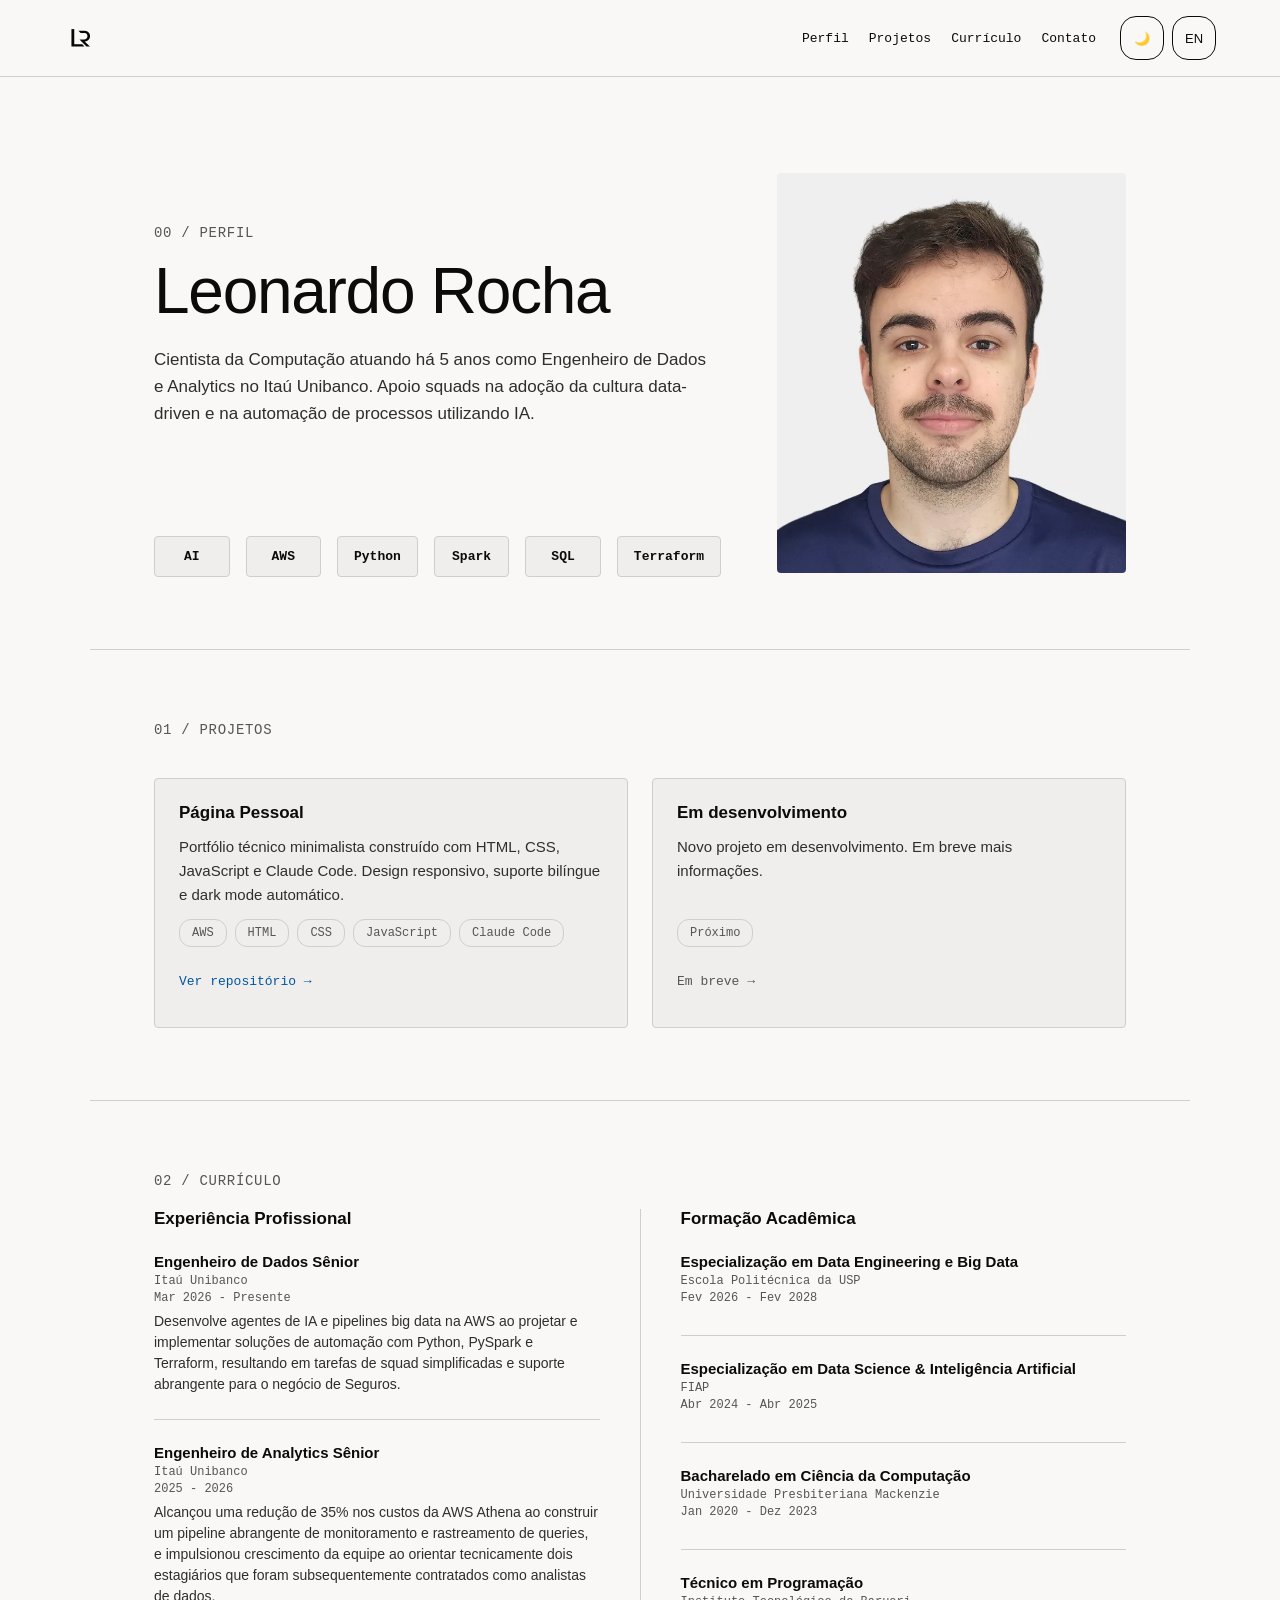
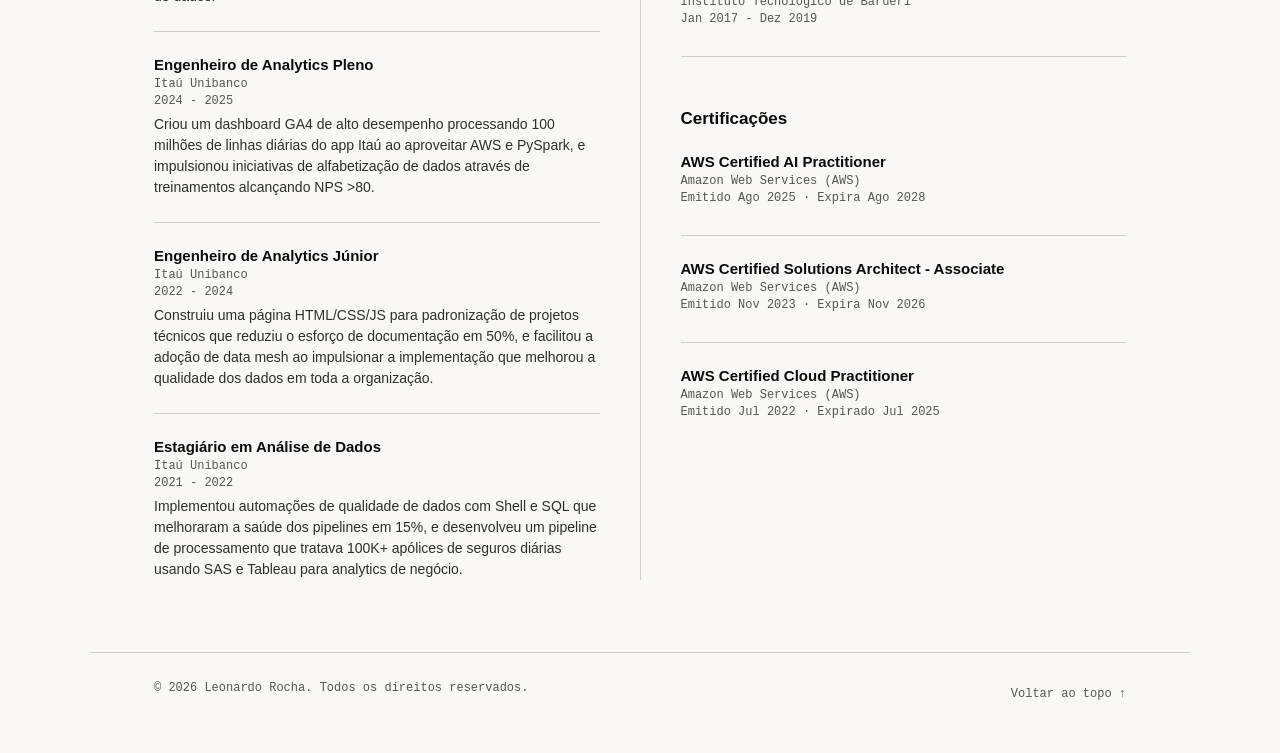
==== index.html @ a8156528 "fix: restructure to root layout, fix broken assets, improve mobile a11y Flattens src/ into the repo " ====
<!DOCTYPE html>
<html lang="pt-BR">
<head>
    <meta charset="UTF-8">
    <meta name="viewport" content="width=device-width, initial-scale=1.0, viewport-fit=cover">
    <meta name="description" content="Leonardo Rocha - Data Engineer & AI Products. Cientista da Computação atuando como Engenheiro de Dados e Analytics no Itaú Unibanco.">
    <meta name="keywords" content="Data Engineer, IA, Machine Learning, Automação, Python, SQL, Cloud, AWS, Analytics">
    <meta property="og:title" content="Leonardo Rocha - Data Engineer & AI Products">
    <meta property="og:description" content="Engenheiro de Dados e Analytics IA especializado em arquitetura de dados escalável.">
    <meta property="og:type" content="website">
    <meta property="og:url" content="https://leonardorocha.dev">
    <meta property="og:image" content="https://leonardorocha.dev/assets/me.png">
    <meta property="og:image:width" content="642">
    <meta property="og:image:height" content="680">
    <meta name="twitter:card" content="summary">
    <meta name="twitter:title" content="Leonardo Rocha - Data Engineer & AI Products">
    <meta name="twitter:description" content="Engenheiro de Dados e Analytics IA especializado em arquitetura de dados escalável.">
    <meta name="twitter:image" content="https://leonardorocha.dev/assets/me.png">
    <link rel="canonical" href="https://leonardorocha.dev/">
    <title>Leonardo Rocha</title>
    <link rel="icon" type="image/png" href="assets/favicon.png">
    <link rel="apple-touch-icon" href="assets/apple-touch-icon.png">
    <meta name="theme-color" id="themeColorMeta" content="oklch(98% 0.003 90)">
    <link rel="stylesheet" href="styles/main.css">
</head>
<body>
    <!-- HEADER -->
    <header>
        <div class="navbar-brand">
            <img src="assets/logo.png" alt="Leonardo Rocha Logo" class="navbar-logo" width="256" height="256">
        </div>
        <div class="header-controls">
            <button class="menu-toggle" id="menuToggle" aria-label="Toggle navigation menu" aria-expanded="false" aria-controls="navMenu">
                <span></span>
                <span></span>
                <span></span>
            </button>
        </div>
        <nav id="navMenu">
            <a href="#perfil" data-i18n="nav.perfil">Perfil</a>
            <a href="#projetos" data-i18n="nav.projetos">Projetos</a>
            <a href="#curriculum" data-i18n="nav.curriculum">Currículo</a>
            <a href="https://www.linkedin.com/in/leonardosantosrocha/" target="_blank" rel="noopener noreferrer" data-i18n="nav.contato">Contato</a>
            <div class="nav-controls">
                <button class="theme-toggle" id="themeToggle" title="Toggle dark mode" aria-label="Toggle dark mode" aria-pressed="false">🌙</button>
                <button class="lang-toggle" id="langToggle" aria-label="Change language">PT</button>
            </div>
        </nav>
    </header>

    <!-- HERO SECTION -->
    <section id="perfil" class="hero">
        <div class="hero-content">
            <h2 class="section-label" data-i18n="sections.sectionPerfil">00 / Perfil</h2>
            <h1>Leonardo Rocha</h1>
            <p class="hero-bio" data-i18n="hero.bio">Cientista da Computação atuando há 5 anos como Engenheiro de Dados e Analytics no Itaú Unibanco. Apoio times multidisciplinares na adoção da cultura data-driven e na automação de processos utilizando IA.</p>
        </div>
        <div class="hero-image-container">
            <picture>
                <source srcset="assets/me.webp" type="image/webp">
                <img src="assets/me.png" alt="Leonardo Rocha - Engenheiro de Dados" class="hero-image" width="642" height="680">
            </picture>
        </div>
        <!-- Skills Cards -->
        <div class="skills-grid">
            <div class="skill-badge">AI</div>
            <div class="skill-badge">AWS</div>
            <div class="skill-badge">Python</div>
            <div class="skill-badge">Spark</div>
            <div class="skill-badge">SQL</div>
            <div class="skill-badge">Terraform</div>
        </div>
    </section>

    <!-- PROJECTS SECTION -->
    <section id="projetos" class="projects-section">
        <div class="projects-header">
            <h2 class="section-label" data-i18n="sections.sectionProjetos">01 / Projetos</h2>
        </div>
        <div class="projects-grid">
            <div class="project-card">
                <h3 class="project-title" data-i18n="projects.project1Title">Página Pessoal</h3>
                <p class="project-desc" data-i18n="projects.project1Desc">Portfólio técnico minimalista construído com HTML, CSS, JavaScript e Claude Code. Design responsivo, suporte bilíngue e dark mode automático.</p>
                <div class="project-tags">
                    <div class="tag">AWS</div>
                    <div class="tag">HTML</div>
                    <div class="tag">CSS</div>
                    <div class="tag">JavaScript</div>
                    <div class="tag">Claude Code</div>
                </div>
                <a href="https://github.com/leonardosantosrocha/claude-my-personal-web-page" target="_blank" rel="noopener noreferrer" class="project-link" data-i18n="projects.project1Link">Ver repositório →</a>
            </div>
            <div class="project-card">
                <h3 class="project-title" data-i18n="projects.project2Title">Em desenvolvimento</h3>
                <p class="project-desc" data-i18n="projects.project2Desc">Novo projeto em desenvolvimento. Em breve mais informações.</p>
                <div class="project-tags">
                    <div class="tag">Próximo</div>
                </div>
                <span class="project-link is-disabled" aria-disabled="true" data-i18n="projects.project2Link">Em breve →</span>
            </div>
        </div>
    </section>

    <!-- CURRICULUM SECTION -->
    <section id="curriculum" class="curriculum-section">
        <h2 class="section-label" data-i18n="sections.sectionCurriculum">02 / Currículo</h2>
        <div class="curriculum-container">
            <!-- Professional Experience -->
            <div class="curriculum-column">
                <h3 data-i18n="curriculum.experienceTitle">Experiência Profissional</h3>
                <div class="curriculum-item">
                    <div class="curriculum-position" data-i18n="curriculum.job1Position">Data Engineer & AI</div>
                    <div class="curriculum-company" data-i18n="curriculum.job1Company">Itaú Unibanco</div>
                    <div class="curriculum-period" data-i18n="curriculum.job1Period">Mar 2026 - Present</div>
                    <div class="curriculum-description" data-i18n="curriculum.job1Desc">Building AI agents to optimize workflows for analysts, scientists and data engineers. Stack: AWS, Claude, Devin.</div>
                </div>
                <div class="curriculum-item">
                    <div class="curriculum-position" data-i18n="curriculum.job2Position">Senior Analytics Engineer</div>
                    <div class="curriculum-company" data-i18n="curriculum.job2Company">Itaú Unibanco</div>
                    <div class="curriculum-period" data-i18n="curriculum.job2Period">2025 - 2026</div>
                    <div class="curriculum-description" data-i18n="curriculum.job2Desc">Developed pipeline to capture AWS Athena queries. Built dashboard to monitor and optimize cost-intensive processes (30%+ reduction) and drive data culture adoption. Stack: Python, Athena, Glue, S3, Quicksight.</div>
                </div>
                <div class="curriculum-item">
                    <div class="curriculum-position" data-i18n="curriculum.job3Position">Mid Level Analytics Engineer</div>
                    <div class="curriculum-company" data-i18n="curriculum.job3Company">Itaú Unibanco</div>
                    <div class="curriculum-period" data-i18n="curriculum.job3Period">2024 - 2025</div>
                    <div class="curriculum-description" data-i18n="curriculum.job3Desc">Built navigation metrics report for app usability monitoring. Enabled product and UX teams to make data-driven decisions on customer journeys. Stack: Python, SparkSQL, Glue, S3, Quicksight.</div>
                </div>
                <div class="curriculum-item">
                    <div class="curriculum-position" data-i18n="curriculum.job4Position">Junior Analytics Engineer</div>
                    <div class="curriculum-company" data-i18n="curriculum.job4Company">Itaú Unibanco</div>
                    <div class="curriculum-period" data-i18n="curriculum.job4Period">2022 - 2024</div>
                    <div class="curriculum-description" data-i18n="curriculum.job4Desc">Built internal web page for technical project documentation. Reduced documentation effort by 70% and achieved 95%+ process coverage. Stack: HTML, CSS, JavaScript, S3, CloudFront.</div>
                </div>
                <div class="curriculum-item">
                    <div class="curriculum-position" data-i18n="curriculum.job5Position">Data Analyst Intern</div>
                    <div class="curriculum-company" data-i18n="curriculum.job5Company">Itaú Unibanco</div>
                    <div class="curriculum-period" data-i18n="curriculum.job5Period">2021 - 2022</div>
                    <div class="curriculum-description" data-i18n="curriculum.job5Desc">Developed data pipeline processing 100K+ insurance policies daily. Enabled business analysts to track contract lifecycle and identify retention opportunities. Stack: SAS, SQL, Tableau.</div>
                </div>
            </div>

            <!-- Divider -->
            <div class="curriculum-divider"></div>

            <!-- Education -->
            <div class="curriculum-column">
                <h3 data-i18n="curriculum.educationTitle">Formação Acadêmica</h3>
                <div class="curriculum-item">
                    <div class="curriculum-position" data-i18n="curriculum.edu1Position">Especialização em Data Engineering e Big Data</div>
                    <div class="curriculum-company" data-i18n="curriculum.edu1Company">Escola Politécnica da USP</div>
                    <div class="curriculum-period" data-i18n="curriculum.edu1Period">Fev 2026 - Fev 2028</div>
                </div>
                <div class="curriculum-item">
                    <div class="curriculum-position" data-i18n="curriculum.edu2Position">Especialização em Data Science & Inteligência Artificial</div>
                    <div class="curriculum-company" data-i18n="curriculum.edu2Company">FIAP</div>
                    <div class="curriculum-period" data-i18n="curriculum.edu2Period">Abr 2024 - Abr 2025</div>
                </div>
                <div class="curriculum-item">
                    <div class="curriculum-position" data-i18n="curriculum.edu3Position">Bacharelado em Ciência da Computação</div>
                    <div class="curriculum-company" data-i18n="curriculum.edu3Company">Universidade Presbiteriana Mackenzie</div>
                    <div class="curriculum-period" data-i18n="curriculum.edu3Period">Jan 2020 - Dez 2023</div>
                </div>
                <div class="curriculum-item">
                    <div class="curriculum-position" data-i18n="curriculum.edu4Position">Técnico em Programação</div>
                    <div class="curriculum-company" data-i18n="curriculum.edu4Company">Instituto Tecnológico de Barueri</div>
                    <div class="curriculum-period" data-i18n="curriculum.edu4Period">Jan 2017 - Dez 2019</div>
                </div>

                <!-- Certifications -->
                <h3 class="certifications-title" data-i18n="curriculum.certificationsTitle">Certificações</h3>
                <div class="curriculum-item">
                    <div class="curriculum-position" data-i18n="curriculum.cert1Position">AWS Certified AI Practitioner</div>
                    <div class="curriculum-company" data-i18n="curriculum.cert1Company">Amazon Web Services (AWS)</div>
                    <div class="curriculum-period" data-i18n="curriculum.cert1Period">Issued Aug 2025 · Expires Aug 2028</div>
                </div>
                <div class="curriculum-item">
                    <div class="curriculum-position" data-i18n="curriculum.cert2Position">AWS Certified Solutions Architect - Associate</div>
                    <div class="curriculum-company" data-i18n="curriculum.cert2Company">Amazon Web Services (AWS)</div>
                    <div class="curriculum-period" data-i18n="curriculum.cert2Period">Issued Nov 2023 · Expires Nov 2026</div>
                </div>
                <div class="curriculum-item">
                    <div class="curriculum-position" data-i18n="curriculum.cert3Position">AWS Certified Cloud Practitioner</div>
                    <div class="curriculum-company" data-i18n="curriculum.cert3Company">Amazon Web Services (AWS)</div>
                    <div class="curriculum-period" data-i18n="curriculum.cert3Period">Issued Jul 2022 · Expired Jul 2025</div>
                </div>
            </div>
        </div>
    </section>

    <!-- FOOTER -->
    <footer>
        <div data-i18n="footer.copy">© 2026 Leonardo Rocha. Todos os direitos reservados.</div>
        <a href="#perfil" data-i18n="footer.topLink">Voltar ao topo ↑</a>
    </footer>

    <script src="scripts/main.js" defer></script>
</body>
</html>
---- styles/main.css ----
/* ============================================
   GLOBAL STYLES & VARIABLES
   ============================================ */

* {
    margin: 0;
    padding: 0;
    box-sizing: border-box;
}

html {
    scroll-behavior: smooth;
}

:root {
    --bg-primary: oklch(98% 0.003 90);
    --bg-secondary: oklch(95% 0.003 90);
    --text-primary: oklch(15% 0.005 90);
    --text-secondary: oklch(30% 0.005 90);
    --text-tertiary: oklch(45% 0.005 90);
    --accent: oklch(45% 0.14 250);
    --border: oklch(85% 0.005 90);
    --mono-font: ui-monospace, 'SFMono-Regular', 'Menlo', monospace;
    --sans-font: -apple-system, BlinkMacSystemFont, 'Segoe UI', Roboto, Oxygen, Ubuntu, sans-serif;
    --transition-base: 300ms ease;
    --shadow-accent-tint: color-mix(in srgb, var(--accent) 10%, transparent);
    --fs-heading-sm: clamp(15px, 3vw, 18px);
}

html.dark-mode {
    --bg-primary: oklch(18% 0.005 90);
    --bg-secondary: oklch(22% 0.005 90);
    --text-primary: oklch(95% 0.003 90);
    --text-secondary: oklch(80% 0.003 90);
    --text-tertiary: oklch(65% 0.005 90);
    --accent: oklch(65% 0.14 250);
    --border: oklch(30% 0.005 90);
}

::selection {
    background: var(--accent);
    color: var(--bg-primary);
}

body {
    font-family: var(--sans-font);
    background: var(--bg-primary);
    color: var(--text-primary);
    min-height: 100vh;
    transition: background-color var(--transition-base), color var(--transition-base);
    overflow-x: hidden;
}

/* ============================================
   MOBILE-FIRST: HEADER / NAVIGATION
   ============================================ */

header {
    position: sticky;
    top: 0;
    z-index: 20;
    display: grid;
    grid-template-columns: auto 1fr auto;
    grid-template-rows: auto auto;
    align-items: center;
    background: color-mix(in oklch, var(--bg-primary) 95%, transparent);
    backdrop-filter: blur(8px);
    border-bottom: 1px solid var(--border);
    padding-left: env(safe-area-inset-left);
    padding-right: env(safe-area-inset-right);
    transition: background-color var(--transition-base), border-color var(--transition-base);
}

.navbar-brand {
    grid-column: 1;
    grid-row: 1;
    display: flex;
    align-items: center;
    gap: 12px;
    flex-shrink: 0;
    padding: 10px 12px;
}

.navbar-logo {
    height: 24px;
    width: auto;
    display: block;
}

/* Header Controls (hamburger menu trigger) - Mobile */
.header-controls {
    grid-column: 3;
    grid-row: 1;
    display: flex;
    align-items: center;
    gap: 4px;
    padding-right: 8px;
}

/* Hamburger Menu Toggle Button */
.menu-toggle {
    display: flex;
    flex-direction: column;
    gap: 5px;
    background: none;
    border: none;
    cursor: pointer;
    padding: 6px 8px;
    flex-shrink: 0;
    min-width: 44px;
    min-height: 44px;
    align-items: center;
    justify-content: center;
}

.menu-toggle span {
    width: 20px;
    height: 2px;
    background: var(--text-primary);
    border-radius: 1px;
    transition: background-color var(--transition-base), transform var(--transition-base), opacity var(--transition-base);
}

.menu-toggle:hover span {
    background: var(--accent);
}

.menu-toggle[aria-expanded="true"] span:nth-child(1) {
    transform: rotate(45deg) translate(8px, 8px);
}

.menu-toggle[aria-expanded="true"] span:nth-child(2) {
    opacity: 0;
}

.menu-toggle[aria-expanded="true"] span:nth-child(3) {
    transform: rotate(-45deg) translate(7px, -7px);
}

.lang-toggle,
.theme-toggle {
    font-family: inherit;
    background: none;
    border: 1px solid var(--text-primary);
    border-radius: 16px;
    padding: 4px 8px;
    cursor: pointer;
    color: var(--text-primary);
    transition: color var(--transition-base), border-color var(--transition-base);
    flex-shrink: 0;
    min-width: 44px;
    min-height: 44px;
    display: flex;
    align-items: center;
    justify-content: center;
    font-size: 12px;
}

.lang-toggle:hover,
.theme-toggle:hover {
    color: var(--accent);
    border-color: var(--accent);
}

/* Mobile Menu Styles */
nav {
    grid-column: 1 / -1;
    grid-row: 2;
    max-height: 0;
    overflow: hidden;
    transition: max-height var(--transition-base);
    display: flex;
    flex-direction: column;
    background: var(--bg-primary);
    border-top: 1px solid var(--border);
}

nav.active {
    max-height: 400px;
}

nav a {
    color: var(--text-primary);
    text-decoration: none;
    padding: 12px 16px;
    font-family: var(--mono-font);
    font-size: 13px;
    border-bottom: 1px solid var(--border);
    transition: color var(--transition-base), background-color var(--transition-base);
    min-height: 44px;
    display: flex;
    align-items: center;
}

nav a:hover,
nav a:focus {
    color: var(--accent);
    background-color: var(--bg-secondary);
}

nav a:last-of-type {
    border-bottom: none;
}

.nav-controls {
    display: flex;
    align-items: center;
    gap: 8px;
    padding: 12px 16px;
    border-top: 1px solid var(--border);
}

/* ============================================
   MOBILE-FIRST: HERO SECTION
   ============================================ */

.hero {
    max-width: 1100px;
    margin: 0 auto;
    padding: 24px 12px;
    display: grid;
    grid-template-columns: 1fr;
    gap: 20px;
}

.hero-content h1 {
    margin: 0;
    font-weight: 300;
    line-height: 0.95;
    font-size: clamp(28px, 8vw, 64px);
    letter-spacing: -0.02em;
}

.section-label {
    font-family: var(--mono-font);
    font-size: 11px;
    font-weight: 400;
    color: var(--text-tertiary);
    margin-bottom: 12px;
    letter-spacing: 0.05em;
    text-transform: uppercase;
}

.hero-bio {
    font-size: clamp(14px, 3.5vw, 18px);
    line-height: 1.6;
    color: var(--text-secondary);
    margin: 12px 0 0;
}

/* Skills Grid - Mobile First */
.skills-grid {
    display: grid;
    grid-template-columns: repeat(2, 1fr);
    gap: 10px;
}

.hero-image-container {
    display: flex;
    flex-direction: column;
    gap: 12px;
}

.hero-image-container picture {
    display: block;
}

.hero-image {
    width: 100%;
    aspect-ratio: 1 / 1;
    object-fit: cover;
    border-radius: 4px;
}

/* ============================================
   MOBILE-FIRST: SKILL BADGES
   ============================================ */

.skill-badge {
    display: flex;
    align-items: center;
    justify-content: center;
    padding: 10px 12px;
    background: var(--bg-secondary);
    border: 1px solid var(--border);
    border-radius: 4px;
    font-family: var(--mono-font);
    font-size: clamp(11px, 2.5vw, 13px);
    font-weight: 600;
    color: var(--text-primary);
    text-align: center;
    transition: border-color var(--transition-base), box-shadow var(--transition-base), transform var(--transition-base);
    min-height: 36px;
}

.skill-badge:hover {
    border-color: var(--accent);
    box-shadow: 0 8px 16px var(--shadow-accent-tint);
}

@media (hover: none) {
    .skill-badge {
        transform: none;
    }

    .skill-badge:active {
        border-color: var(--accent);
        box-shadow: 0 8px 16px var(--shadow-accent-tint);
    }
}

/* ============================================
   MOBILE-FIRST: PROJECTS SECTION
   ============================================ */

.projects-section {
    max-width: 1100px;
    margin: 0 auto;
    padding: 28px 12px;
    border-top: 1px solid var(--border);
    transition: border-color var(--transition-base);
}

.projects-header {
    margin-bottom: 20px;
}

.projects-grid {
    display: grid;
    grid-template-columns: 1fr;
    gap: 12px;
}

.project-card {
    padding: 14px;
    background: var(--bg-secondary);
    border: 1px solid var(--border);
    border-radius: 4px;
    transition: border-color var(--transition-base), box-shadow var(--transition-base), transform var(--transition-base);
    display: flex;
    flex-direction: column;
    gap: 12px;
}

.project-card:hover {
    border-color: var(--accent);
    box-shadow: 0 12px 24px var(--shadow-accent-tint);
}

@media (hover: none) {
    .project-card:active {
        border-color: var(--accent);
        box-shadow: 0 12px 24px var(--shadow-accent-tint);
    }
}

.project-title {
    font-size: var(--fs-heading-sm);
    font-weight: 600;
    color: var(--text-primary);
}

.project-desc {
    font-size: clamp(13px, 2.5vw, 15px);
    line-height: 1.6;
    color: var(--text-secondary);
    flex-grow: 1;
}

.project-tags {
    display: flex;
    gap: 8px;
    flex-wrap: wrap;
}

.tag {
    font-family: var(--mono-font);
    font-size: clamp(10px, 2vw, 12px);
    color: var(--text-tertiary);
    border: 1px solid var(--border);
    border-radius: 12px;
    padding: 6px 12px;
    background: transparent;
}

.project-link {
    font-family: var(--mono-font);
    font-size: clamp(11px, 2vw, 13px);
    color: var(--accent);
    text-decoration: none;
    transition: color var(--transition-base);
    display: inline-flex;
    align-items: center;
    gap: 8px;
    width: fit-content;
    padding: 8px 0;
    min-height: 44px;
}

.project-link:hover {
    color: var(--text-primary);
}

.project-link.is-disabled {
    color: var(--text-tertiary);
    cursor: default;
}

.project-link.is-disabled:hover {
    color: var(--text-tertiary);
}

/* ============================================
   MOBILE-FIRST: CURRICULUM SECTION
   ============================================ */

.curriculum-section {
    max-width: 1100px;
    margin: 0 auto;
    padding: 28px 12px;
    border-top: 1px solid var(--border);
    transition: border-color var(--transition-base);
}

.curriculum-container {
    display: grid;
    grid-template-columns: 1fr;
    gap: 20px;
    align-items: stretch;
}

.curriculum-divider {
    display: none;
    background: var(--border);
    width: 1px;
    height: 100%;
    min-height: 600px;
    transition: background-color var(--transition-base);
}

.curriculum-column {
    display: flex;
    flex-direction: column;
}

.curriculum-column h3 {
    font-size: var(--fs-heading-sm);
    font-weight: 600;
    margin-bottom: 16px;
    color: var(--text-primary);
}

.certifications-title {
    margin-top: 20px;
    margin-bottom: 16px;
    font-size: var(--fs-heading-sm);
    font-weight: 600;
    color: var(--text-primary);
}

.curriculum-item {
    padding-bottom: 14px;
    margin-bottom: 14px;
    border-bottom: 1px solid var(--border);
    transition: border-color var(--transition-base);
}

.curriculum-item:last-child {
    border-bottom: none;
    padding-bottom: 0;
    margin-bottom: 0;
}

.curriculum-position {
    font-size: clamp(13px, 2.5vw, 15px);
    font-weight: 600;
    color: var(--text-primary);
    margin-bottom: 4px;
}

.curriculum-company {
    font-family: var(--mono-font);
    font-size: clamp(10px, 2vw, 12px);
    color: var(--text-tertiary);
    margin-bottom: 3px;
}

.curriculum-period {
    font-family: var(--mono-font);
    font-size: clamp(10px, 2vw, 12px);
    color: var(--text-tertiary);
    margin-bottom: 6px;
}

.curriculum-description {
    font-size: clamp(12px, 2.2vw, 14px);
    line-height: 1.5;
    color: var(--text-secondary);
    white-space: pre-line;
}

/* ============================================
   MOBILE-FIRST: FOOTER
   ============================================ */

footer {
    max-width: 1100px;
    margin: 0 auto;
    padding: 16px 12px;
    border-top: 1px solid var(--border);
    display: flex;
    flex-direction: column;
    gap: 12px;
    font-family: var(--mono-font);
    font-size: clamp(10px, 2vw, 12px);
    color: var(--text-tertiary);
    transition: border-color var(--transition-base), color var(--transition-base);
}

footer a {
    color: inherit;
    text-decoration: none;
    transition: color var(--transition-base);
    padding: 6px 0;
    display: inline-block;
    min-height: 44px;
}

footer a:hover {
    color: var(--accent);
}

/* ============================================
   TABLET BREAKPOINT: 768px+
   ============================================ */

@media (min-width: 768px) {
    header {
        display: flex;
        flex-direction: row;
        align-items: center;
        justify-content: space-between;
        padding: 14px 28px;
    }

    .navbar-brand {
        padding: 0;
    }

    .navbar-logo {
        height: 28px;
    }

    .header-controls {
        display: none;
    }

    .lang-toggle,
    .theme-toggle {
        padding: 6px 10px;
        font-size: 13px;
    }

    nav {
        position: static;
        max-height: none;
        border: none;
        flex-direction: row;
        align-items: center;
        gap: 12px;
        background: none;
        border-top: none;
        padding: 0;
        display: flex;
    }

    .nav-controls {
        border-top: none;
        padding: 0;
        gap: 8px;
        margin-left: 4px;
    }

    nav a {
        border: none;
        padding: 6px 8px;
        font-size: clamp(11px, 2vw, 13px);
        color: var(--text-primary);
        min-height: auto;
        display: inline-flex;
    }

    nav a:hover,
    nav a:focus {
        color: var(--accent);
        background: none;
    }

    .hero {
        padding: 56px 28px 44px;
        gap: 32px;
        grid-template-columns: 1.2fr 0.8fr;
        grid-template-rows: auto auto;
    }

    .hero-content {
        grid-column: 1;
        grid-row: 1;
    }

    .skills-grid {
        grid-template-columns: repeat(3, 1fr);
        grid-column: 1;
        grid-row: 2;
        gap: 12px;
    }

    .hero-image-container {
        grid-column: 2;
        grid-row: 1 / span 2;
    }

    .section-label {
        font-size: 13px;
        margin-bottom: 16px;
    }

    .hero-bio {
        font-size: 15px;
        margin-top: 16px;
    }

    .hero-image {
        max-height: 320px;
    }

    .projects-section {
        padding: 56px 28px;
    }

    .projects-grid {
        grid-template-columns: 1fr;
        gap: 16px;
    }

    .project-card {
        padding: 18px;
    }

    .curriculum-section {
        padding: 56px 28px;
    }

    .curriculum-container {
        grid-template-columns: 1fr 1px 1fr;
        gap: 32px;
    }

    .curriculum-divider {
        display: block;
    }

    .curriculum-item {
        padding-bottom: 18px;
        margin-bottom: 18px;
    }

    footer {
        padding: 20px 28px;
    }
}

/* ============================================
   DESKTOP BREAKPOINT: 1024px+
   ============================================ */

@media (min-width: 1024px) {
    header {
        padding: 16px 64px;
    }

    .navbar-logo {
        height: 32px;
    }

    nav {
        gap: 20px;
    }

    nav a {
        padding: 0;
        font-size: 13px;
        min-height: auto;
    }

    .hero {
        grid-template-columns: 1.3fr 0.8fr;
        gap: 56px;
        align-items: end;
        padding: 96px 64px 72px;
    }

    .hero-content h1 {
        font-size: clamp(36px, 5vw, 64px);
    }

    .section-label {
        font-size: 14px;
        margin-bottom: 20px;
    }

    .hero-bio {
        font-size: 17px;
        max-width: 560px;
        margin-top: 24px;
    }

    .skills-grid {
        grid-template-columns: repeat(6, 1fr);
        gap: 16px;
    }

    .skill-badge {
        padding: 12px 16px;
        font-size: 13px;
    }

    .skill-badge:hover {
        transform: translateY(-2px);
    }

    .hero-image {
        max-height: 400px;
    }

    .projects-section {
        padding: 72px 64px;
    }

    .projects-header {
        margin-bottom: 40px;
    }

    .projects-grid {
        grid-template-columns: repeat(2, 1fr);
        gap: 24px;
    }

    .project-card {
        padding: 24px;
    }

    .project-card:hover {
        transform: translateY(-4px);
    }

    .project-title {
        font-size: 17px;
    }

    .project-desc {
        font-size: 15px;
    }

    .curriculum-section {
        padding: 72px 64px;
    }

    .curriculum-container {
        gap: 40px;
    }

    .curriculum-column h3 {
        font-size: 17px;
        margin-bottom: 24px;
    }

    .certifications-title {
        margin-top: 28px;
        margin-bottom: 24px;
        font-size: 17px;
    }

    .curriculum-item {
        padding-bottom: 24px;
        margin-bottom: 24px;
    }

    .curriculum-position {
        font-size: 15px;
    }

    .curriculum-company {
        font-size: 12px;
    }

    .curriculum-period {
        font-size: 12px;
    }

    .curriculum-description {
        font-size: 14px;
    }

    footer {
        flex-direction: row;
        justify-content: space-between;
        padding: 28px 64px;
        font-size: 12px;
    }
}

/* ============================================
   ACCESSIBILITY & MOTION
   ============================================ */

@media (prefers-reduced-motion: reduce) {
    html {
        scroll-behavior: auto;
    }

    * {
        animation: none !important;
        transition: none !important;
    }
}

@media (prefers-color-scheme: dark) {
    html:not(.dark-mode) {
        color-scheme: light;
    }
}
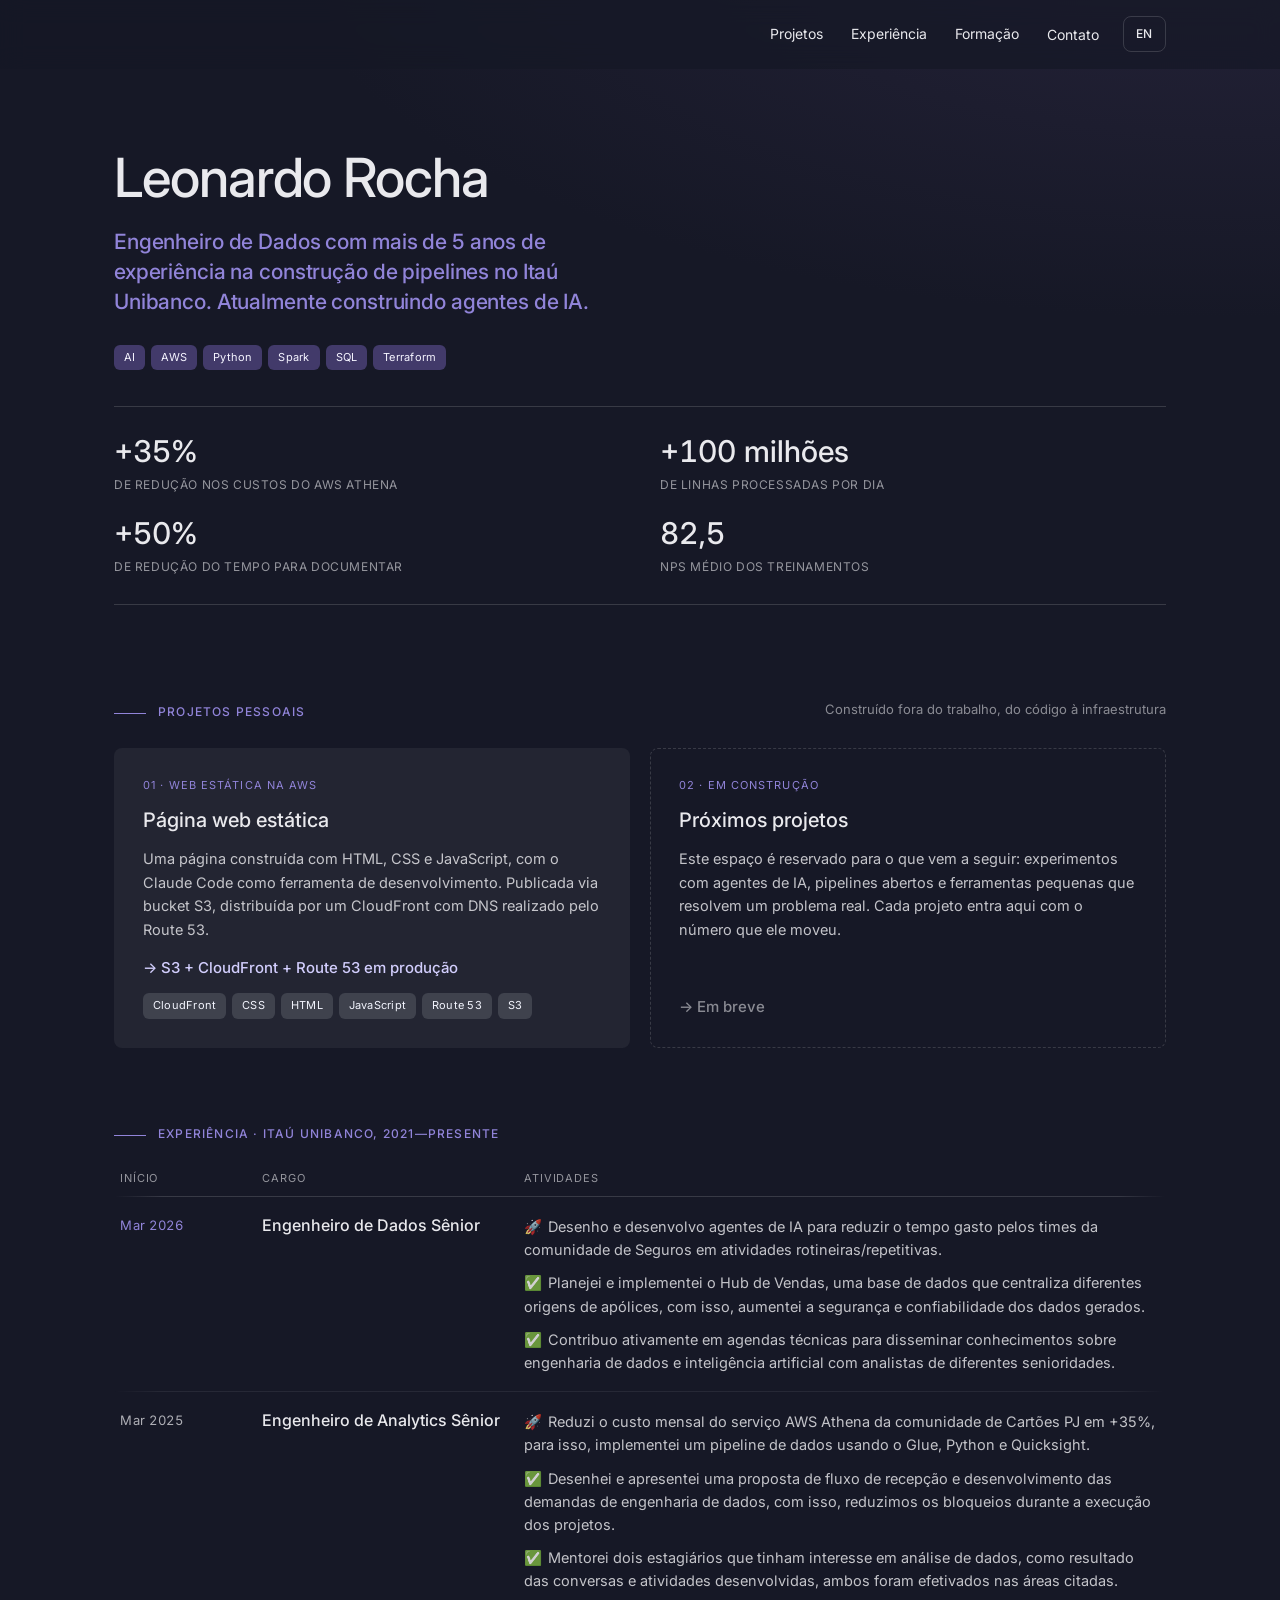
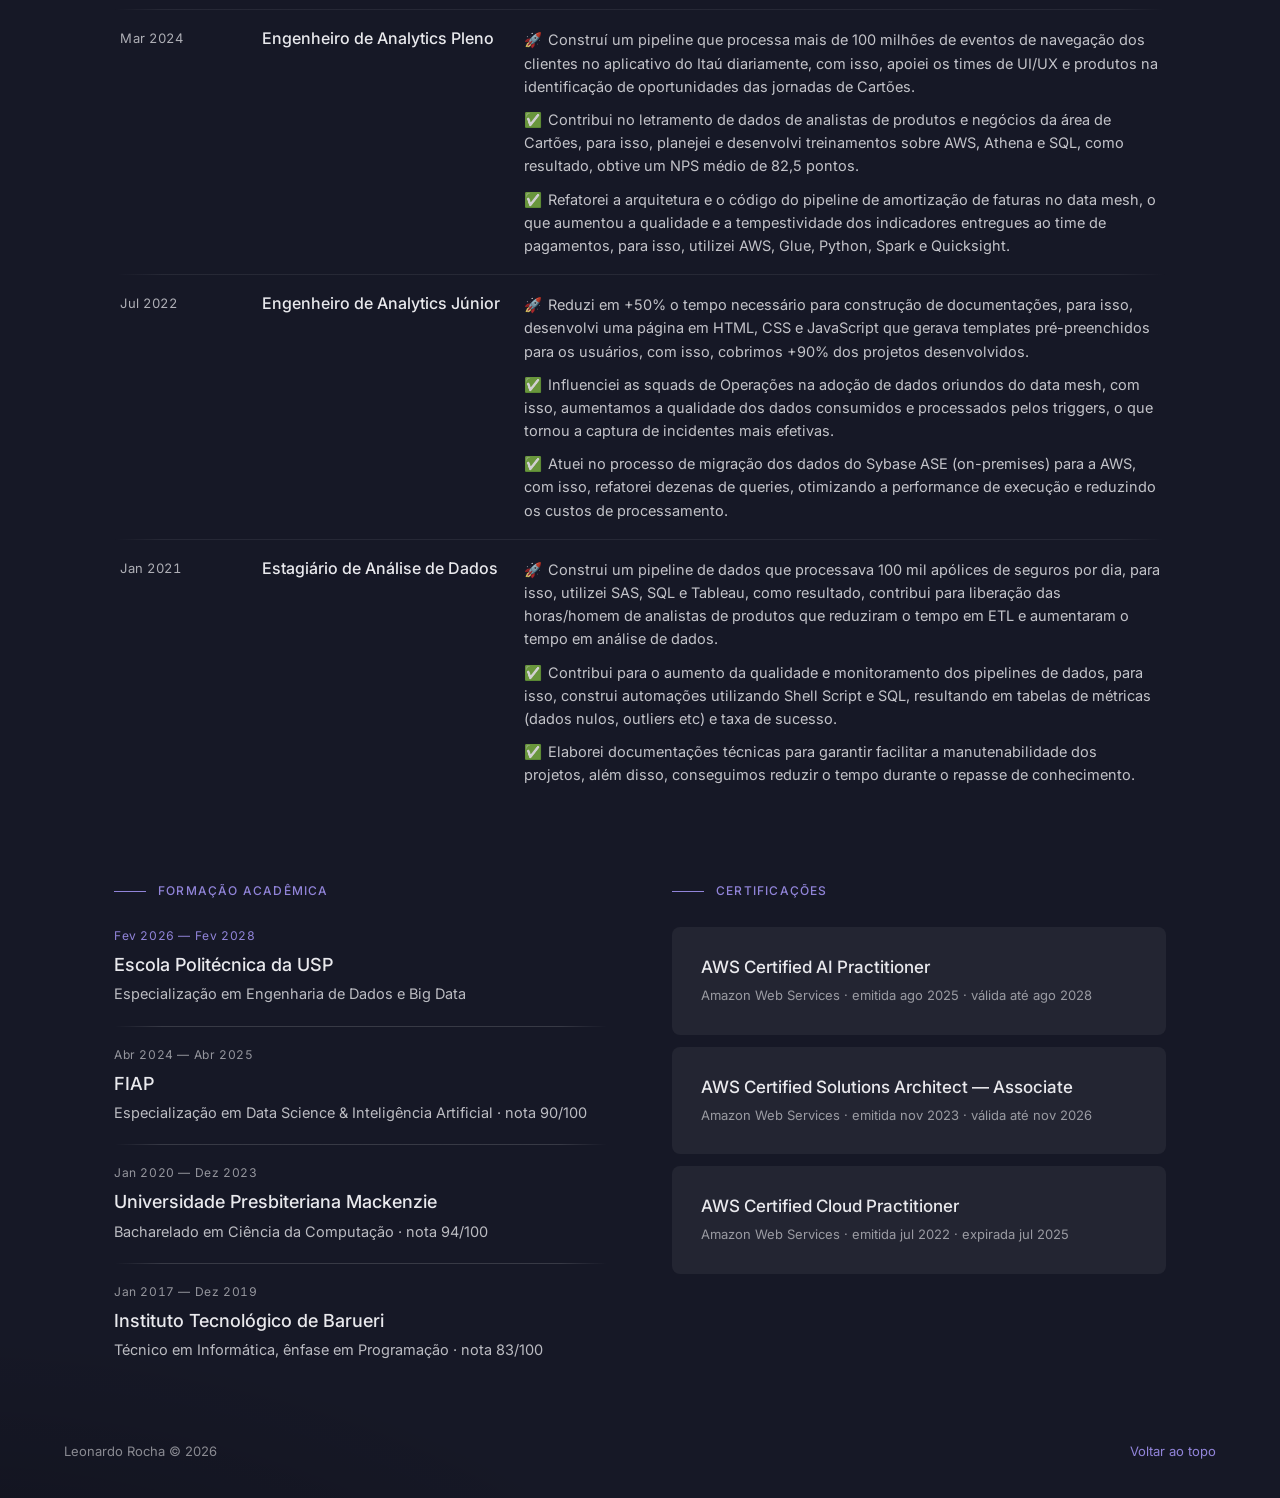
==== commit 1be75493: "refactor: rework hero section, header contact and content - Hero: two-column layout replaced with a " ====
--- a/index.html
+++ b/index.html
@@ -1,199 +1,427 @@
 <!DOCTYPE html>
-<html lang="pt-BR">
+<html lang="pt-BR" data-lang="pt">
 <head>
     <meta charset="UTF-8">
     <meta name="viewport" content="width=device-width, initial-scale=1.0, viewport-fit=cover">
-    <meta name="description" content="Leonardo Rocha - Data Engineer & AI Products. Cientista da Computação atuando como Engenheiro de Dados e Analytics no Itaú Unibanco.">
-    <meta name="keywords" content="Data Engineer, IA, Machine Learning, Automação, Python, SQL, Cloud, AWS, Analytics">
-    <meta property="og:title" content="Leonardo Rocha - Data Engineer & AI Products">
-    <meta property="og:description" content="Engenheiro de Dados e Analytics IA especializado em arquitetura de dados escalável.">
+
+    <title>Leonardo Rocha</title>
+    <meta name="description" content="Engenheiro de Dados com mais de 5 anos de experiência na construção de pipelines no Itaú Unibanco. Atualmente construindo agentes de IA na AWS.">
+    <meta name="keywords" content="Engenheiro de Dados, Data Engineer, Agentes de IA, AWS, Python, PySpark, SQL, Terraform, FinOps, Athena, Glue">
+    <meta name="author" content="Leonardo Rocha">
+
+    <link rel="canonical" href="https://leonardorocha.dev/">
     <meta property="og:type" content="website">
-    <meta property="og:url" content="https://leonardorocha.dev">
-    <meta property="og:image" content="https://leonardorocha.dev/assets/me.png">
-    <meta property="og:image:width" content="642">
-    <meta property="og:image:height" content="680">
+    <meta property="og:url" content="https://leonardorocha.dev/">
+    <meta property="og:title" content="Leonardo Rocha — Engenheiro de Dados">
+    <meta property="og:description" content="Engenheiro de Dados com mais de 5 anos de experiência na construção de pipelines no Itaú Unibanco. Atualmente construindo agentes de IA na AWS.">
+    <meta property="og:locale" content="pt_BR">
+    <meta property="og:locale:alternate" content="en_US">
     <meta name="twitter:card" content="summary">
-    <meta name="twitter:title" content="Leonardo Rocha - Data Engineer & AI Products">
-    <meta name="twitter:description" content="Engenheiro de Dados e Analytics IA especializado em arquitetura de dados escalável.">
-    <meta name="twitter:image" content="https://leonardorocha.dev/assets/me.png">
-    <link rel="canonical" href="https://leonardorocha.dev/">
-    <title>Leonardo Rocha</title>
+    <meta name="twitter:title" content="Leonardo Rocha — Engenheiro de Dados">
+    <meta name="twitter:description" content="Engenheiro de Dados com mais de 5 anos de experiência na construção de pipelines no Itaú Unibanco. Atualmente construindo agentes de IA na AWS.">
+
     <link rel="icon" type="image/png" href="assets/favicon.png">
     <link rel="apple-touch-icon" href="assets/apple-touch-icon.png">
-    <meta name="theme-color" id="themeColorMeta" content="oklch(98% 0.003 90)">
+    <meta name="theme-color" content="#161826">
+    <meta name="color-scheme" content="dark">
+
+    <link rel="preconnect" href="https://fonts.googleapis.com">
+    <link rel="preconnect" href="https://fonts.gstatic.com" crossorigin>
+    <link rel="stylesheet" href="https://fonts.googleapis.com/css2?family=Inter:wght@400;500;600&display=swap">
     <link rel="stylesheet" href="styles/main.css">
 </head>
-<body>
-    <!-- HEADER -->
-    <header>
-        <div class="navbar-brand">
-            <img src="assets/logo.png" alt="Leonardo Rocha Logo" class="navbar-logo" width="256" height="256">
-        </div>
-        <div class="header-controls">
-            <button class="menu-toggle" id="menuToggle" aria-label="Toggle navigation menu" aria-expanded="false" aria-controls="navMenu">
-                <span></span>
-                <span></span>
-                <span></span>
+<body id="topo">
+
+<a class="skip-link" href="#conteudo"><span data-l="pt">Pular para o conteúdo</span><span data-l="en" lang="en">Skip to content</span></a>
+
+<!-- ══════════════════════════════════════ HEADER ══════════════════════════════════════ -->
+<header class="site-header" id="site-header">
+    <div class="site-header__inner">
+        <a class="brand" href="#topo" aria-label="Leonardo Rocha"></a>
+
+        <nav class="site-nav" id="site-nav" aria-label="Principal">
+            <ul class="site-nav__list">
+                <li><a href="#projetos"><span data-l="pt">Projetos</span><span data-l="en" lang="en">Projects</span></a></li>
+                <li><a href="#experiencia"><span data-l="pt">Experiência</span><span data-l="en" lang="en">Experience</span></a></li>
+                <li><a href="#formacao"><span data-l="pt">Formação</span><span data-l="en" lang="en">Education</span></a></li>
+                <li class="site-nav__item site-nav__item--contact">
+                    <button type="button" class="site-nav__link-btn" id="contact-toggle" aria-expanded="false" aria-haspopup="true" aria-controls="contact-dropdown">
+                        <span data-l="pt">Contato</span><span data-l="en" lang="en">Contact</span>
+                    </button>
+                    <div class="contact-dropdown" id="contact-dropdown" hidden>
+                        <a class="contact-dropdown__link" href="mailto:leonardo.rocha.2018@outlook.com" data-mailto>
+                            <span data-l="pt">Enviar e-mail</span><span data-l="en" lang="en">Send an email</span>
+                        </a>
+                        <a class="contact-dropdown__link" href="https://www.linkedin.com/in/leonardosantosrocha/" target="_blank" rel="noopener noreferrer">LinkedIn</a>
+                        <a class="contact-dropdown__link" href="https://github.com/leonardosantosrocha" target="_blank" rel="noopener noreferrer">GitHub</a>
+                    </div>
+                </li>
+            </ul>
+        </nav>
+
+        <div class="site-header__actions">
+            <button type="button" class="btn btn-secondary btn-lang" id="lang-toggle" aria-label="Mudar para inglês">
+                <span data-l="pt">EN</span><span data-l="en" lang="en">PT</span>
             </button>
-        </div>
-        <nav id="navMenu">
-            <a href="#perfil" data-i18n="nav.perfil">Perfil</a>
-            <a href="#projetos" data-i18n="nav.projetos">Projetos</a>
-            <a href="#curriculum" data-i18n="nav.curriculum">Currículo</a>
-            <a href="https://www.linkedin.com/in/leonardosantosrocha/" target="_blank" rel="noopener noreferrer" data-i18n="nav.contato">Contato</a>
-            <div class="nav-controls">
-                <button class="theme-toggle" id="themeToggle" title="Toggle dark mode" aria-label="Toggle dark mode" aria-pressed="false">🌙</button>
-                <button class="lang-toggle" id="langToggle" aria-label="Change language">PT</button>
-            </div>
-        </nav>
-    </header>
-
-    <!-- HERO SECTION -->
-    <section id="perfil" class="hero">
-        <div class="hero-content">
-            <h2 class="section-label" data-i18n="sections.sectionPerfil">00 / Perfil</h2>
-            <h1>Leonardo Rocha</h1>
-            <p class="hero-bio" data-i18n="hero.bio">Cientista da Computação atuando há 5 anos como Engenheiro de Dados e Analytics no Itaú Unibanco. Apoio times multidisciplinares na adoção da cultura data-driven e na automação de processos utilizando IA.</p>
-        </div>
-        <div class="hero-image-container">
-            <picture>
-                <source srcset="assets/me.webp" type="image/webp">
-                <img src="assets/me.png" alt="Leonardo Rocha - Engenheiro de Dados" class="hero-image" width="642" height="680">
-            </picture>
-        </div>
-        <!-- Skills Cards -->
-        <div class="skills-grid">
-            <div class="skill-badge">AI</div>
-            <div class="skill-badge">AWS</div>
-            <div class="skill-badge">Python</div>
-            <div class="skill-badge">Spark</div>
-            <div class="skill-badge">SQL</div>
-            <div class="skill-badge">Terraform</div>
-        </div>
+            <button type="button" class="nav-toggle" id="nav-toggle" aria-expanded="false" aria-controls="site-nav" aria-label="Abrir menu">
+                <span class="nav-toggle__bar"></span>
+                <span class="nav-toggle__bar"></span>
+                <span class="nav-toggle__bar"></span>
+            </button>
+        </div>
+    </div>
+</header>
+
+<main id="conteudo">
+
+    <!-- ══════════════════════════════════════ HERO ══════════════════════════════════════ -->
+    <section class="hero section" aria-labelledby="hero-title">
+        <div class="hero__intro" data-reveal>
+            <h1 id="hero-title" class="hero__name">Leonardo Rocha</h1>
+            <p class="hero__lead">
+                <span data-l="pt">Engenheiro de Dados com mais de 5 anos de experiência na construção de pipelines no Itaú Unibanco. Atualmente construindo agentes de IA.</span>
+                <span data-l="en" lang="en">Data engineer with more than 5 years building pipelines at Itaú Unibanco. Currently building AI agents.</span>
+            </p>
+        </div>
+
+        <ul class="hero__tags tag-list" data-reveal>
+            <li class="tag tag-accent">AI</li>
+            <li class="tag tag-accent">AWS</li>
+            <li class="tag tag-accent">Python</li>
+            <li class="tag tag-accent">Spark</li>
+            <li class="tag tag-accent">SQL</li>
+            <li class="tag tag-accent">Terraform</li>
+        </ul>
+
+        <dl class="hero__stats" data-reveal>
+            <div class="stat">
+                <dt class="stat__value">+35%</dt>
+                <dd class="stat__label">
+                    <span data-l="pt">de redução nos custos do AWS Athena</span>
+                    <span data-l="en" lang="en">reduction in AWS Athena cost</span>
+                </dd>
+            </div>
+            <div class="stat">
+                <dt class="stat__value"><span data-l="pt">+100 milhões</span><span data-l="en" lang="en">+100 millions</span></dt>
+                <dd class="stat__label">
+                    <span data-l="pt">de linhas processadas por dia</span>
+                    <span data-l="en" lang="en">rows processed per day</span>
+                </dd>
+            </div>
+            <div class="stat">
+                <dt class="stat__value">+50%</dt>
+                <dd class="stat__label">
+                    <span data-l="pt">de redução do tempo para documentar</span>
+                    <span data-l="en" lang="en">reduction in time to document</span>
+                </dd>
+            </div>
+            <div class="stat">
+                <dt class="stat__value"><span data-l="pt">82,5</span><span data-l="en" lang="en">82.5</span></dt>
+                <dd class="stat__label">
+                    <span data-l="pt">NPS médio dos treinamentos</span>
+                    <span data-l="en" lang="en">average NPS of the training I delivered</span>
+                </dd
+            </div>
+        </dl>
     </section>
 
-    <!-- PROJECTS SECTION -->
-    <section id="projetos" class="projects-section">
-        <div class="projects-header">
-            <h2 class="section-label" data-i18n="sections.sectionProjetos">01 / Projetos</h2>
-        </div>
-        <div class="projects-grid">
-            <div class="project-card">
-                <h3 class="project-title" data-i18n="projects.project1Title">Página Pessoal</h3>
-                <p class="project-desc" data-i18n="projects.project1Desc">Portfólio técnico minimalista construído com HTML, CSS, JavaScript e Claude Code. Design responsivo, suporte bilíngue e dark mode automático.</p>
-                <div class="project-tags">
-                    <div class="tag">AWS</div>
-                    <div class="tag">HTML</div>
-                    <div class="tag">CSS</div>
-                    <div class="tag">JavaScript</div>
-                    <div class="tag">Claude Code</div>
-                </div>
-                <a href="https://github.com/leonardosantosrocha/claude-my-personal-web-page" target="_blank" rel="noopener noreferrer" class="project-link" data-i18n="projects.project1Link">Ver repositório →</a>
-            </div>
-            <div class="project-card">
-                <h3 class="project-title" data-i18n="projects.project2Title">Em desenvolvimento</h3>
-                <p class="project-desc" data-i18n="projects.project2Desc">Novo projeto em desenvolvimento. Em breve mais informações.</p>
-                <div class="project-tags">
-                    <div class="tag">Próximo</div>
-                </div>
-                <span class="project-link is-disabled" aria-disabled="true" data-i18n="projects.project2Link">Em breve →</span>
-            </div>
+    <!-- ══════════════════════════════════ PROJETOS ══════════════════════════════════ -->
+    <section class="section" id="projetos" aria-labelledby="projetos-title">
+        <div class="section__head">
+            <h2 class="kicker" id="projetos-title">
+                <span class="kicker__rule" aria-hidden="true"></span>
+                <span data-l="pt">Projetos pessoais</span><span data-l="en" lang="en">Personal projects</span>
+            </h2>
+            <p class="section__note">
+                <span data-l="pt">Construído fora do trabalho, do código à infraestrutura</span>
+                <span data-l="en" lang="en">Built outside work, from code to infrastructure</span>
+            </p>
+        </div>
+
+        <div class="grid-2" data-reveal>
+            <article class="card">
+                <p class="card-kicker">01 · <span data-l="pt">Web estática na AWS</span><span data-l="en" lang="en">Static web on AWS</span></p>
+                <h3 class="card-title">
+                    <span data-l="pt">Página web estática</span>
+                    <span data-l="en" lang="en">Static web page</span>
+                </h3>
+                <p class="card-body">
+                    <span data-l="pt">Uma página construída com HTML, CSS e JavaScript, com o Claude Code como ferramenta de desenvolvimento. Publicada via bucket S3, distribuída por um CloudFront com DNS realizado pelo Route 53.</span>
+                    <span data-l="en" lang="en">A page built with HTML, CSS and JavaScript, using Claude Code as the development tool. Published via an S3 bucket, distributed through CloudFront, with DNS handled by Route 53.</span>
+                </p>
+                <p class="card-result">
+                    <span data-l="pt">→ S3 + CloudFront + Route 53 em produção</span>
+                    <span data-l="en" lang="en">→ S3 + CloudFront + Route 53 in production</span>
+                </p>
+                <ul class="tag-list">
+                    <li class="tag tag-neutral">CloudFront</li>
+                    <li class="tag tag-neutral">CSS</li>
+                    <li class="tag tag-neutral">HTML</li>
+                    <li class="tag tag-neutral">JavaScript</li>
+                    <li class="tag tag-neutral">Route 53</li>
+                    <li class="tag tag-neutral">S3</li>
+                </ul>
+            </article>
+
+            <article class="card card--outline">
+                <p class="card-kicker">02 · <span data-l="pt">Em construção</span><span data-l="en" lang="en">In the works</span></p>
+                <h3 class="card-title">
+                    <span data-l="pt">Próximos projetos</span><span data-l="en" lang="en">Next projects</span>
+                </h3>
+                <p class="card-body">
+                    <span data-l="pt">Este espaço é reservado para o que vem a seguir: experimentos com agentes de IA, pipelines abertos e ferramentas pequenas que resolvem um problema real. Cada projeto entra aqui com o número que ele moveu.</span>
+                    <span data-l="en" lang="en">This space is reserved for what comes next: AI-agent experiments, open pipelines and small tools that solve a real problem. Each project lands here with the number it moved.</span>
+                </p>
+                <p class="card-result card-result--muted">
+                    <span data-l="pt">→ Em breve</span><span data-l="en" lang="en">→ Soon</span>
+                </p>
+            </article>
         </div>
     </section>
 
-    <!-- CURRICULUM SECTION -->
-    <section id="curriculum" class="curriculum-section">
-        <h2 class="section-label" data-i18n="sections.sectionCurriculum">02 / Currículo</h2>
-        <div class="curriculum-container">
-            <!-- Professional Experience -->
-            <div class="curriculum-column">
-                <h3 data-i18n="curriculum.experienceTitle">Experiência Profissional</h3>
-                <div class="curriculum-item">
-                    <div class="curriculum-position" data-i18n="curriculum.job1Position">Data Engineer & AI</div>
-                    <div class="curriculum-company" data-i18n="curriculum.job1Company">Itaú Unibanco</div>
-                    <div class="curriculum-period" data-i18n="curriculum.job1Period">Mar 2026 - Present</div>
-                    <div class="curriculum-description" data-i18n="curriculum.job1Desc">Building AI agents to optimize workflows for analysts, scientists and data engineers. Stack: AWS, Claude, Devin.</div>
-                </div>
-                <div class="curriculum-item">
-                    <div class="curriculum-position" data-i18n="curriculum.job2Position">Senior Analytics Engineer</div>
-                    <div class="curriculum-company" data-i18n="curriculum.job2Company">Itaú Unibanco</div>
-                    <div class="curriculum-period" data-i18n="curriculum.job2Period">2025 - 2026</div>
-                    <div class="curriculum-description" data-i18n="curriculum.job2Desc">Developed pipeline to capture AWS Athena queries. Built dashboard to monitor and optimize cost-intensive processes (30%+ reduction) and drive data culture adoption. Stack: Python, Athena, Glue, S3, Quicksight.</div>
-                </div>
-                <div class="curriculum-item">
-                    <div class="curriculum-position" data-i18n="curriculum.job3Position">Mid Level Analytics Engineer</div>
-                    <div class="curriculum-company" data-i18n="curriculum.job3Company">Itaú Unibanco</div>
-                    <div class="curriculum-period" data-i18n="curriculum.job3Period">2024 - 2025</div>
-                    <div class="curriculum-description" data-i18n="curriculum.job3Desc">Built navigation metrics report for app usability monitoring. Enabled product and UX teams to make data-driven decisions on customer journeys. Stack: Python, SparkSQL, Glue, S3, Quicksight.</div>
-                </div>
-                <div class="curriculum-item">
-                    <div class="curriculum-position" data-i18n="curriculum.job4Position">Junior Analytics Engineer</div>
-                    <div class="curriculum-company" data-i18n="curriculum.job4Company">Itaú Unibanco</div>
-                    <div class="curriculum-period" data-i18n="curriculum.job4Period">2022 - 2024</div>
-                    <div class="curriculum-description" data-i18n="curriculum.job4Desc">Built internal web page for technical project documentation. Reduced documentation effort by 70% and achieved 95%+ process coverage. Stack: HTML, CSS, JavaScript, S3, CloudFront.</div>
-                </div>
-                <div class="curriculum-item">
-                    <div class="curriculum-position" data-i18n="curriculum.job5Position">Data Analyst Intern</div>
-                    <div class="curriculum-company" data-i18n="curriculum.job5Company">Itaú Unibanco</div>
-                    <div class="curriculum-period" data-i18n="curriculum.job5Period">2021 - 2022</div>
-                    <div class="curriculum-description" data-i18n="curriculum.job5Desc">Developed data pipeline processing 100K+ insurance policies daily. Enabled business analysts to track contract lifecycle and identify retention opportunities. Stack: SAS, SQL, Tableau.</div>
-                </div>
-            </div>
-
-            <!-- Divider -->
-            <div class="curriculum-divider"></div>
-
-            <!-- Education -->
-            <div class="curriculum-column">
-                <h3 data-i18n="curriculum.educationTitle">Formação Acadêmica</h3>
-                <div class="curriculum-item">
-                    <div class="curriculum-position" data-i18n="curriculum.edu1Position">Especialização em Data Engineering e Big Data</div>
-                    <div class="curriculum-company" data-i18n="curriculum.edu1Company">Escola Politécnica da USP</div>
-                    <div class="curriculum-period" data-i18n="curriculum.edu1Period">Fev 2026 - Fev 2028</div>
-                </div>
-                <div class="curriculum-item">
-                    <div class="curriculum-position" data-i18n="curriculum.edu2Position">Especialização em Data Science & Inteligência Artificial</div>
-                    <div class="curriculum-company" data-i18n="curriculum.edu2Company">FIAP</div>
-                    <div class="curriculum-period" data-i18n="curriculum.edu2Period">Abr 2024 - Abr 2025</div>
-                </div>
-                <div class="curriculum-item">
-                    <div class="curriculum-position" data-i18n="curriculum.edu3Position">Bacharelado em Ciência da Computação</div>
-                    <div class="curriculum-company" data-i18n="curriculum.edu3Company">Universidade Presbiteriana Mackenzie</div>
-                    <div class="curriculum-period" data-i18n="curriculum.edu3Period">Jan 2020 - Dez 2023</div>
-                </div>
-                <div class="curriculum-item">
-                    <div class="curriculum-position" data-i18n="curriculum.edu4Position">Técnico em Programação</div>
-                    <div class="curriculum-company" data-i18n="curriculum.edu4Company">Instituto Tecnológico de Barueri</div>
-                    <div class="curriculum-period" data-i18n="curriculum.edu4Period">Jan 2017 - Dez 2019</div>
-                </div>
-
-                <!-- Certifications -->
-                <h3 class="certifications-title" data-i18n="curriculum.certificationsTitle">Certificações</h3>
-                <div class="curriculum-item">
-                    <div class="curriculum-position" data-i18n="curriculum.cert1Position">AWS Certified AI Practitioner</div>
-                    <div class="curriculum-company" data-i18n="curriculum.cert1Company">Amazon Web Services (AWS)</div>
-                    <div class="curriculum-period" data-i18n="curriculum.cert1Period">Issued Aug 2025 · Expires Aug 2028</div>
-                </div>
-                <div class="curriculum-item">
-                    <div class="curriculum-position" data-i18n="curriculum.cert2Position">AWS Certified Solutions Architect - Associate</div>
-                    <div class="curriculum-company" data-i18n="curriculum.cert2Company">Amazon Web Services (AWS)</div>
-                    <div class="curriculum-period" data-i18n="curriculum.cert2Period">Issued Nov 2023 · Expires Nov 2026</div>
-                </div>
-                <div class="curriculum-item">
-                    <div class="curriculum-position" data-i18n="curriculum.cert3Position">AWS Certified Cloud Practitioner</div>
-                    <div class="curriculum-company" data-i18n="curriculum.cert3Company">Amazon Web Services (AWS)</div>
-                    <div class="curriculum-period" data-i18n="curriculum.cert3Period">Issued Jul 2022 · Expired Jul 2025</div>
-                </div>
-            </div>
+    <!-- ══════════════════════════════════ EXPERIÊNCIA ══════════════════════════════════ -->
+    <section class="section" id="experiencia" aria-labelledby="experiencia-title">
+        <div class="section__head">
+            <h2 class="kicker" id="experiencia-title">
+                <span class="kicker__rule" aria-hidden="true"></span>
+                <span data-l="pt">Experiência · Itaú Unibanco, 2021—presente</span>
+                <span data-l="en" lang="en">Experience · Itaú Unibanco, 2021—present</span>
+            </h2>
+        </div>
+
+        <div class="timeline" data-reveal>
+            <div class="timeline__head" aria-hidden="true">
+                <span><span data-l="pt">Início</span><span data-l="en" lang="en">Start</span></span>
+                <span><span data-l="pt">Cargo</span><span data-l="en" lang="en">Role</span></span>
+                <span><span data-l="pt">Atividades</span><span data-l="en" lang="en">Activities</span></span>
+            </div>
+
+            <ol class="timeline__list">
+                <li class="timeline__row timeline__row--current">
+                    <p class="timeline__date"><time datetime="2026-03">Mar 2026</time></p>
+                    <h3 class="timeline__role">
+                        <span data-l="pt">Engenheiro de Dados Sênior</span>
+                        <span data-l="en" lang="en">Senior Data Engineer</span>
+                    </h3>
+                    <div class="timeline__body">
+                        <p><span class="bullet" aria-hidden="true">🚀</span>
+                            <span data-l="pt">Desenho e desenvolvo agentes de IA para reduzir o tempo gasto pelos times da comunidade de Seguros em atividades rotineiras/repetitivas.</span>
+                            <span data-l="en" lang="en">Designing and developing AI agents to reduce the time spent by the Insurance community's teams on routine/repetitive activities.</span>
+                        </p>
+                        <p><span class="bullet" aria-hidden="true">✅</span>
+                            <span data-l="pt">Planejei e implementei o Hub de Vendas, uma base de dados que centraliza diferentes origens de apólices, com isso, aumentei a segurança e confiabilidade dos dados gerados.</span>
+                            <span data-l="en" lang="en">Planned and implemented the Sales Hub, a database that centralises different policy sources, thereby increasing the security and reliability of the data generated.</span>
+                        </p>
+                        <p><span class="bullet" aria-hidden="true">✅</span>
+                            <span data-l="pt">Contribuo ativamente em agendas técnicas para disseminar conhecimentos sobre engenharia de dados e inteligência artificial com analistas de diferentes senioridades.</span>
+                            <span data-l="en" lang="en">Actively contribute to technical forums to spread knowledge on data engineering and artificial intelligence with analysts of different seniority levels.</span>
+                        </p>
+                    </div>
+                </li>
+
+                <li class="timeline__row">
+                    <p class="timeline__date"><time datetime="2025-03">Mar 2025</time></p>
+                    <h3 class="timeline__role">
+                        <span data-l="pt">Engenheiro de Analytics Sênior</span>
+                        <span data-l="en" lang="en">Senior Analytics Engineer</span>
+                    </h3>
+                    <div class="timeline__body">
+                        <p><span class="bullet" aria-hidden="true">🚀</span>
+                            <span data-l="pt">Reduzi o custo mensal do serviço AWS Athena da comunidade de Cartões PJ em +35%, para isso, implementei um pipeline de dados usando o Glue, Python e Quicksight.</span>
+                            <span data-l="en" lang="en">Cut the Corporate Cards community's monthly AWS Athena cost by +35%, by implementing a data pipeline using Glue, Python and QuickSight.</span>
+                        </p>
+                        <p><span class="bullet" aria-hidden="true">✅</span>
+                            <span data-l="pt">Desenhei e apresentei uma proposta de fluxo de recepção e desenvolvimento das demandas de engenharia de dados, com isso, reduzimos os bloqueios durante a execução dos projetos.</span>
+                            <span data-l="en" lang="en">Designed and presented a proposal for the intake and development flow of data engineering demands, thereby reducing blockers during project execution.</span>
+                        </p>
+                        <p><span class="bullet" aria-hidden="true">✅</span>
+                            <span data-l="pt">Mentorei dois estagiários que tinham interesse em análise de dados, como resultado das conversas e atividades desenvolvidas, ambos foram efetivados nas áreas citadas.</span>
+                            <span data-l="en" lang="en">Mentored two interns interested in data analysis; as a result of our conversations and activities, both were hired full-time in the areas mentioned.</span>
+                        </p>
+                    </div>
+                </li>
+
+                <li class="timeline__row">
+                    <p class="timeline__date"><time datetime="2024-03">Mar 2024</time></p>
+                    <h3 class="timeline__role">
+                        <span data-l="pt">Engenheiro de Analytics Pleno</span>
+                        <span data-l="en" lang="en">Analytics Engineer</span>
+                    </h3>
+                    <div class="timeline__body">
+                        <p><span class="bullet" aria-hidden="true">🚀</span>
+                            <span data-l="pt">Construí um pipeline que processa mais de 100 milhões de eventos de navegação dos clientes no aplicativo do Itaú diariamente, com isso, apoiei os times de UI/UX e produtos na identificação de oportunidades das jornadas de Cartões.</span>
+                            <span data-l="en" lang="en">Built a pipeline that processes more than 100 million customer in-app navigation events for the Itaú app daily, thereby supporting the UI/UX and product teams in identifying opportunities across Cards journeys.</span>
+                        </p>
+                        <p><span class="bullet" aria-hidden="true">✅</span>
+                            <span data-l="pt">Contribui no letramento de dados de analistas de produtos e negócios da área de Cartões, para isso, planejei e desenvolvi treinamentos sobre AWS, Athena e SQL, como resultado, obtive um NPS médio de 82,5 pontos.</span>
+                            <span data-l="en" lang="en">Contributed to data literacy for product and business analysts in the Cards area, by planning and developing training on AWS, Athena and SQL, achieving an average NPS of 82.5 points.</span>
+                        </p>
+                        <p><span class="bullet" aria-hidden="true">✅</span>
+                            <span data-l="pt">Refatorei a arquitetura e o código do pipeline de amortização de faturas no data mesh, o que aumentou a qualidade e a tempestividade dos indicadores entregues ao time de pagamentos, para isso, utilizei AWS, Glue, Python, Spark e Quicksight.</span>
+                            <span data-l="en" lang="en">Refactored the architecture and code of the invoice amortisation pipeline in the data mesh, improving the quality and timeliness of the indicators delivered to the payments team, using AWS, Glue, Python, Spark and QuickSight.</span>
+                        </p>
+                    </div>
+                </li>
+
+                <li class="timeline__row">
+                    <p class="timeline__date"><time datetime="2022-07">Jul 2022</time></p>
+                    <h3 class="timeline__role">
+                        <span data-l="pt">Engenheiro de Analytics Júnior</span>
+                        <span data-l="en" lang="en">Junior Analytics Engineer</span>
+                    </h3>
+                    <div class="timeline__body">
+                        <p><span class="bullet" aria-hidden="true">🚀</span>
+                            <span data-l="pt">Reduzi em +50% o tempo necessário para construção de documentações, para isso, desenvolvi uma página em HTML, CSS e JavaScript que gerava templates pré-preenchidos para os usuários, com isso, cobrimos +90% dos projetos desenvolvidos.</span>
+                            <span data-l="en" lang="en">Cut the time needed to build documentation by +50%, by developing a page in HTML, CSS and JavaScript that generated pre-filled templates for users, covering +90% of the projects developed.</span>
+                        </p>
+                        <p><span class="bullet" aria-hidden="true">✅</span>
+                            <span data-l="pt">Influenciei as squads de Operações na adoção de dados oriundos do data mesh, com isso, aumentamos a qualidade dos dados consumidos e processados pelos triggers, o que tornou a captura de incidentes mais efetivas.</span>
+                            <span data-l="en" lang="en">Influenced Operations squads to adopt data mesh-sourced data, increasing the quality of the data consumed and processed by triggers, which made incident detection more effective.</span>
+                        </p>
+                        <p><span class="bullet" aria-hidden="true">✅</span>
+                            <span data-l="pt">Atuei no processo de migração dos dados do Sybase ASE (on-premises) para a AWS, com isso, refatorei dezenas de queries, otimizando a performance de execução e reduzindo os custos de processamento.</span>
+                            <span data-l="en" lang="en">Worked on migrating data from Sybase ASE (on-premises) to AWS, refactoring dozens of queries to optimise execution performance and reduce processing costs.</span>
+                        </p>
+                    </div>
+                </li>
+
+                <li class="timeline__row">
+                    <p class="timeline__date"><time datetime="2021-01">Jan 2021</time></p>
+                    <h3 class="timeline__role">
+                        <span data-l="pt">Estagiário de Análise de Dados</span>
+                        <span data-l="en" lang="en">Data Analysis Intern</span>
+                    </h3>
+                    <div class="timeline__body">
+                        <p><span class="bullet" aria-hidden="true">🚀</span>
+                            <span data-l="pt">Construi um pipeline de dados que processava 100 mil apólices de seguros por dia, para isso, utilizei SAS, SQL e Tableau, como resultado, contribui para liberação das horas/homem de analistas de produtos que reduziram o tempo em ETL e aumentaram o tempo em análise de dados.</span>
+                            <span data-l="en" lang="en">Built a data pipeline that processed 100,000 insurance policies per day using SAS, SQL and Tableau, freeing up product analysts' hours to spend less time on ETL and more on data analysis.</span>
+                        </p>
+                        <p><span class="bullet" aria-hidden="true">✅</span>
+                            <span data-l="pt">Contribui para o aumento da qualidade e monitoramento dos pipelines de dados, para isso, construi automações utilizando Shell Script e SQL, resultando em tabelas de métricas (dados nulos, outliers etc) e taxa de sucesso.</span>
+                            <span data-l="en" lang="en">Contributed to improving the quality and monitoring of data pipelines by building automations in Shell Script and SQL, resulting in metrics tables (null values, outliers, etc.) and success-rate tracking.</span>
+                        </p>
+                        <p><span class="bullet" aria-hidden="true">✅</span>
+                            <span data-l="pt">Elaborei documentações técnicas para garantir facilitar a manutenabilidade dos projetos, além disso, conseguimos reduzir o tempo durante o repasse de conhecimento.</span>
+                            <span data-l="en" lang="en">Wrote technical documentation to make projects easier to maintain, which also reduced the time spent on knowledge handovers.</span>
+                        </p>
+                    </div>
+                </li>
+            </ol>
         </div>
     </section>
 
-    <!-- FOOTER -->
-    <footer>
-        <div data-i18n="footer.copy">© 2026 Leonardo Rocha. Todos os direitos reservados.</div>
-        <a href="#perfil" data-i18n="footer.topLink">Voltar ao topo ↑</a>
-    </footer>
-
-    <script src="scripts/main.js" defer></script>
+    <!-- ══════════════════════════════ FORMAÇÃO + CERTIFICAÇÕES ══════════════════════════════ -->
+    <section class="section section--split" id="formacao">
+        <div aria-labelledby="formacao-title" role="region">
+            <div class="section__head">
+                <h2 class="kicker" id="formacao-title">
+                    <span class="kicker__rule" aria-hidden="true"></span>
+                    <span data-l="pt">Formação acadêmica</span><span data-l="en" lang="en">Education</span>
+                </h2>
+            </div>
+            <ol class="edu" data-reveal>
+                <li class="edu__item edu__item--current">
+                    <p class="edu__period">Fev 2026 — Fev 2028</p>
+                    <h3 class="edu__school">Escola Politécnica da USP</h3>
+                    <p class="edu__course">
+                        <span data-l="pt">Especialização em Engenharia de Dados e Big Data</span>
+                        <span data-l="en" lang="en">Specialization, Data Engineering and Big Data</span>
+                    </p>
+                </li>
+                <li class="edu__item">
+                    <p class="edu__period">Abr 2024 — Abr 2025</p>
+                    <h3 class="edu__school">FIAP</h3>
+                    <p class="edu__course">
+                        <span data-l="pt">Especialização em Data Science &amp; Inteligência Artificial · nota 90/100</span>
+                        <span data-l="en" lang="en">Specialization, Data Science &amp; Artificial Intelligence · grade 90/100</span>
+                    </p>
+                </li>
+                <li class="edu__item">
+                    <p class="edu__period">Jan 2020 — Dez 2023</p>
+                    <h3 class="edu__school">Universidade Presbiteriana Mackenzie</h3>
+                    <p class="edu__course">
+                        <span data-l="pt">Bacharelado em Ciência da Computação · nota 94/100</span>
+                        <span data-l="en" lang="en">Bachelor's Degree, Computer Science · grade 94/100</span>
+                    </p>
+                </li>
+                <li class="edu__item">
+                    <p class="edu__period">Jan 2017 — Dez 2019</p>
+                    <h3 class="edu__school">Instituto Tecnológico de Barueri</h3>
+                    <p class="edu__course">
+                        <span data-l="pt">Técnico em Informática, ênfase em Programação · nota 83/100</span>
+                        <span data-l="en" lang="en">Computer Technician, Programming · grade 83/100</span>
+                    </p>
+                </li>
+            </ol>
+        </div>
+
+        <div aria-labelledby="certificacoes-title" role="region">
+            <div class="section__head">
+                <h2 class="kicker" id="certificacoes-title">
+                    <span class="kicker__rule" aria-hidden="true"></span>
+                    <span data-l="pt">Certificações</span><span data-l="en" lang="en">Certifications</span>
+                </h2>
+            </div>
+            <ul class="cert" data-reveal>
+                <li class="card card--compact">
+                    <h3 class="card-title card-title--sm">AWS Certified AI Practitioner</h3>
+                    <p class="card-meta">Amazon Web Services ·
+                        <span data-l="pt">emitida ago 2025 · válida até ago 2028</span>
+                        <span data-l="en" lang="en">issued Aug 2025 · valid to Aug 2028</span>
+                    </p>
+                </li>
+                <li class="card card--compact">
+                    <h3 class="card-title card-title--sm">AWS Certified Solutions Architect — Associate</h3>
+                    <p class="card-meta">Amazon Web Services ·
+                        <span data-l="pt">emitida nov 2023 · válida até nov 2026</span>
+                        <span data-l="en" lang="en">issued Nov 2023 · valid to Nov 2026</span>
+                    </p>
+                </li>
+                <li class="card card--compact">
+                    <h3 class="card-title card-title--sm">AWS Certified Cloud Practitioner</h3>
+                    <p class="card-meta">Amazon Web Services ·
+                        <span data-l="pt">emitida jul 2022 · expirada jul 2025</span>
+                        <span data-l="en" lang="en">issued Jul 2022 · expired Jul 2025</span>
+                    </p>
+                </li>
+            </ul>
+        </div>
+    </section>
+
+</main>
+
+<footer class="site-footer">
+    <div class="site-footer__inner">
+        <p class="site-footer__copy">Leonardo Rocha © 2026</p>
+        <a class="site-footer__top" href="#topo">
+            <span data-l="pt">Voltar ao topo</span><span data-l="en" lang="en">Back to top</span>
+        </a>
+    </div>
+</footer>
+
+<script type="application/ld+json">
+{
+  "@context": "https://schema.org",
+  "@type": "Person",
+  "name": "Leonardo Rocha",
+  "url": "https://leonardorocha.dev/",
+  "jobTitle": "Engenheiro de Dados Sênior",
+  "email": "mailto:leonardo.rocha.2018@outlook.com",
+  "worksFor": { "@type": "Organization", "name": "Itaú Unibanco" },
+  "address": { "@type": "PostalAddress", "addressLocality": "São Paulo", "addressCountry": "BR" },
+  "alumniOf": [
+    { "@type": "CollegeOrUniversity", "name": "Escola Politécnica da USP" },
+    { "@type": "CollegeOrUniversity", "name": "FIAP" },
+    { "@type": "CollegeOrUniversity", "name": "Universidade Presbiteriana Mackenzie" }
+  ],
+  "knowsAbout": ["Engenharia de Dados", "Agentes de IA", "AWS", "Python", "PySpark", "SQL", "Terraform", "FinOps"],
+  "sameAs": [
+    "https://www.linkedin.com/in/leonardosantosrocha/",
+    "https://github.com/leonardosantosrocha"
+  ]
+}
+</script>
+
+<script src="scripts/main.js" defer></script>
 </body>
 </html>
--- a/styles/main.css
+++ b/styles/main.css
@@ -1,832 +1,627 @@
-/* ============================================
-   GLOBAL STYLES & VARIABLES
-   ============================================ */
-
-* {
-    margin: 0;
-    padding: 0;
-    box-sizing: border-box;
-}
+/* ═══════════════════════════════════════════════════════════════════════════
+   Leonardo Rocha — portfólio pessoal
+   Mobile-first. Três tiers: base (mobile), 768px (tablet), 1024px (desktop).
+   Tokens portados do design system "Nocturne" do handoff de design.
+   ═══════════════════════════════════════════════════════════════════════════ */
+
+/* ─────────────────────────────── tokens ─────────────────────────────── */
+:root {
+    /* ground */
+    --color-bg: #161826;
+    --color-surface: #232532;
+
+    /* texto — a rampa de opacidade que o design usa para hierarquia */
+    --color-text: #e9e9ed;
+    --color-text-82: rgba(233, 233, 237, 0.82);
+    --color-text-78: rgba(233, 233, 237, 0.78);
+    --color-text-72: rgba(233, 233, 237, 0.72);
+    --color-text-60: rgba(233, 233, 237, 0.60);
+    --color-text-55: rgba(233, 233, 237, 0.55);
+    --color-divider: rgba(233, 233, 237, 0.16);
+    --color-rule-soft: rgba(233, 233, 237, 0.08);
+
+    /* acento */
+    --color-accent: #9184d9;
+    --color-accent-100: #f5f4ff;
+    --color-accent-300: #d2cefd;
+    --color-accent-800: #423a6a;
+    --color-accent-900: rgba(43, 39, 65, 0.7);
+    --color-neutral-100: #f3f5fe;
+    --color-neutral-800: #3f424d;
+
+    --font-heading: "Inter", system-ui, -apple-system, "Segoe UI", sans-serif;
+    --font-body: "Inter", system-ui, -apple-system, "Segoe UI", sans-serif;
+
+    --radius-sm: 6px;
+    --radius-md: 8px;
+    --radius-lg: 10px;
+
+    /* respiro horizontal da página — cresce por tier */
+    --pad: 20px;
+    /* comprimento do fade das réguas; a assinatura do Nocturne */
+    --rule-fade: 20px;
+    --header-h: 60px;
+
+    --rule: linear-gradient(to right, transparent, var(--color-divider) var(--rule-fade),
+            var(--color-divider) calc(100% - var(--rule-fade)), transparent);
+    --rule-soft: linear-gradient(to right, transparent, var(--color-rule-soft) var(--rule-fade),
+            var(--color-rule-soft) calc(100% - var(--rule-fade)), transparent);
+}
+
+/* ─────────────────────────────── base ─────────────────────────────── */
+*, *::before, *::after { box-sizing: border-box; }
 
 html {
     scroll-behavior: smooth;
-}
-
-:root {
-    --bg-primary: oklch(98% 0.003 90);
-    --bg-secondary: oklch(95% 0.003 90);
-    --text-primary: oklch(15% 0.005 90);
-    --text-secondary: oklch(30% 0.005 90);
-    --text-tertiary: oklch(45% 0.005 90);
-    --accent: oklch(45% 0.14 250);
-    --border: oklch(85% 0.005 90);
-    --mono-font: ui-monospace, 'SFMono-Regular', 'Menlo', monospace;
-    --sans-font: -apple-system, BlinkMacSystemFont, 'Segoe UI', Roboto, Oxygen, Ubuntu, sans-serif;
-    --transition-base: 300ms ease;
-    --shadow-accent-tint: color-mix(in srgb, var(--accent) 10%, transparent);
-    --fs-heading-sm: clamp(15px, 3vw, 18px);
-}
-
-html.dark-mode {
-    --bg-primary: oklch(18% 0.005 90);
-    --bg-secondary: oklch(22% 0.005 90);
-    --text-primary: oklch(95% 0.003 90);
-    --text-secondary: oklch(80% 0.003 90);
-    --text-tertiary: oklch(65% 0.005 90);
-    --accent: oklch(65% 0.14 250);
-    --border: oklch(30% 0.005 90);
-}
-
-::selection {
-    background: var(--accent);
-    color: var(--bg-primary);
+    background: var(--color-bg);
+    -webkit-text-size-adjust: 100%;
 }
 
 body {
-    font-family: var(--sans-font);
-    background: var(--bg-primary);
-    color: var(--text-primary);
-    min-height: 100vh;
-    transition: background-color var(--transition-base), color var(--transition-base);
-    overflow-x: hidden;
-}
-
-/* ============================================
-   MOBILE-FIRST: HEADER / NAVIGATION
-   ============================================ */
-
-header {
+    margin: 0;
+    font-family: var(--font-body);
+    font-size: 15px;
+    line-height: 1.55;
+    font-weight: 400;
+    color: var(--color-text);
+    text-wrap: pretty;
+    background:
+        radial-gradient(120vw 70vh at 96% -8vh, var(--color-accent-900), transparent 62%),
+        radial-gradient(110vw 80vh at -6% 108%, rgba(0, 0, 0, 0.32), transparent 58%),
+        var(--color-bg);
+    background-repeat: no-repeat;
+}
+
+h1, h2, h3, h4 {
+    font-family: var(--font-heading);
+    font-weight: 500;
+    margin: 0;
+}
+
+p { margin: 0; }
+ul, ol { margin: 0; padding: 0; list-style: none; }
+img { display: block; max-width: 100%; height: auto; }
+figure { margin: 0; }
+
+a { color: var(--color-accent); text-decoration: none; text-underline-offset: 3px; }
+a:hover { color: var(--color-accent-300); }
+
+:focus { outline: none; }
+:focus-visible { outline: 2px solid var(--color-accent); outline-offset: 2px; border-radius: 2px; }
+::selection { background: rgba(145, 132, 217, 0.32); }
+
+/* alternância de idioma — o padrão é português, o inglês fica oculto */
+[data-l="en"] { display: none; }
+[data-lang="en"] [data-l="en"] { display: revert; }
+[data-lang="en"] [data-l="pt"] { display: none; }
+
+.skip-link {
+    position: fixed;
+    left: var(--pad);
+    top: 8px;
+    z-index: 100;
+    padding: 10px 16px;
+    border-radius: var(--radius-md);
+    background: var(--color-surface);
+    color: var(--color-text);
+    font-size: 14px;
+    transform: translateY(-200%);
+    transition: transform 0.18s ease;
+}
+.skip-link:focus-visible { transform: translateY(0); }
+
+/* ─────────────────────────────── componentes ─────────────────────────────── */
+.btn {
+    display: inline-flex;
+    align-items: center;
+    justify-content: center;
+    gap: 6px;
+    min-height: 44px;
+    padding: 8px 18px;
+    border: 1px solid transparent;
+    border-radius: var(--radius-md);
+    background: transparent;
+    font-family: var(--font-heading);
+    font-weight: 500;
+    font-size: 14px;
+    line-height: 1.2;
+    color: var(--color-text);
+    text-align: center;
+    cursor: pointer;
+    transition: background-color 0.15s ease, border-color 0.15s ease, color 0.15s ease;
+}
+.btn-primary { color: var(--color-accent); border-color: var(--color-accent); }
+.btn-primary:hover { color: var(--color-accent); background: rgba(145, 132, 217, 0.12); }
+.btn-primary:active { background: rgba(145, 132, 217, 0.22); }
+.btn-secondary { border-color: var(--color-divider); }
+.btn-secondary:hover { color: var(--color-text); background: rgba(233, 233, 237, 0.07); }
+.btn-secondary:active { background: rgba(233, 233, 237, 0.14); }
+.tag-list { display: flex; flex-wrap: wrap; gap: 6px; }
+.tag {
+    display: inline-flex;
+    align-items: center;
+    padding: 4px 10px;
+    border-radius: 6px;
+    font-size: 11px;
+    letter-spacing: 0.02em;
+}
+.tag-accent { background: var(--color-accent-800); color: var(--color-accent-100); }
+.tag-neutral { background: var(--color-neutral-800); color: var(--color-neutral-100); }
+
+.card {
+    display: flex;
+    flex-direction: column;
+    gap: 14px;
+    padding: 22px;
+    border: 1px solid transparent;
+    border-radius: var(--radius-md);
+    background: var(--color-surface);
+}
+.card--outline { background: transparent; border: 1px dashed var(--color-divider); }
+.card--compact { gap: 8px; padding: 20px 22px; }
+
+.card-kicker {
+    font-size: 11px;
+    letter-spacing: 0.1em;
+    text-transform: uppercase;
+    color: var(--color-accent);
+}
+.card-title { font-size: 18px; line-height: 1.25; }
+.card-title--sm { font-size: 16px; line-height: 1.3; }
+/* flex:1 empurra resultado e tags para a base, alinhando cards de alturas diferentes */
+.card-body { flex: 1; font-size: 14.5px; line-height: 1.62; color: var(--color-text-82); }
+.card-result {
+    margin-top: 2px;
+    font-family: var(--font-heading);
+    font-weight: 500;
+    font-size: 15px;
+    line-height: 1.5;
+    color: var(--color-accent-300);
+}
+.card-result--muted { color: var(--color-text-55); }
+.card-meta { font-size: 13px; line-height: 1.5; color: var(--color-text-60); }
+
+/* rótulo de seção: régua curta + caixa alta espaçada */
+/* quando o rótulo quebra em duas linhas (mobile), a régua acompanha a primeira
+   linha em vez de flutuar no meio do bloco */
+.kicker {
+    display: flex;
+    align-items: flex-start;
+    gap: 12px;
+    font-family: var(--font-heading);
+    font-weight: 500;
+    font-size: 12px;
+    line-height: 1.2;
+    letter-spacing: 0.1em;
+    text-transform: uppercase;
+    color: var(--color-accent);
+}
+.kicker__rule {
+    flex: none;
+    width: 32px;
+    height: 1px;
+    margin-top: 0.6em; /* centro óptico da primeira linha (12px × 1.2) */
+    background: var(--color-accent);
+}
+
+/* ─────────────────────────────── header ─────────────────────────────── */
+.site-header {
     position: sticky;
     top: 0;
-    z-index: 20;
-    display: grid;
-    grid-template-columns: auto 1fr auto;
-    grid-template-rows: auto auto;
-    align-items: center;
-    background: color-mix(in oklch, var(--bg-primary) 95%, transparent);
-    backdrop-filter: blur(8px);
-    border-bottom: 1px solid var(--border);
-    padding-left: env(safe-area-inset-left);
-    padding-right: env(safe-area-inset-right);
-    transition: background-color var(--transition-base), border-color var(--transition-base);
-}
-
-.navbar-brand {
-    grid-column: 1;
-    grid-row: 1;
+    z-index: 50;
+    background: rgba(22, 24, 38, 0.88);
+    border-bottom: 1px solid transparent;
+    transition: border-color 0.2s ease;
+    padding-top: env(safe-area-inset-top);
+}
+@supports (backdrop-filter: blur(12px)) or (-webkit-backdrop-filter: blur(12px)) {
+    .site-header {
+        background: rgba(22, 24, 38, 0.72);
+        -webkit-backdrop-filter: blur(12px);
+        backdrop-filter: blur(12px);
+    }
+}
+.site-header[data-scrolled="true"] { border-bottom-color: var(--color-divider); }
+
+.site-header__inner {
     display: flex;
     align-items: center;
     gap: 12px;
-    flex-shrink: 0;
-    padding: 10px 12px;
-}
-
-.navbar-logo {
-    height: 24px;
-    width: auto;
-    display: block;
-}
-
-/* Header Controls (hamburger menu trigger) - Mobile */
-.header-controls {
-    grid-column: 3;
-    grid-row: 1;
+    max-width: 1180px;
+    min-height: var(--header-h);
+    margin-inline: auto;
+    padding-inline: var(--pad);
+}
+
+.brand {
+    margin-right: auto;
+    font-family: var(--font-heading);
+    font-weight: 500;
+    font-size: 16px;
+    letter-spacing: -0.01em;
+    color: var(--color-text);
+}
+.brand:hover { color: var(--color-accent); }
+
+.site-header__actions { display: flex; align-items: center; gap: 8px; }
+
+.btn-lang {
+    min-height: 36px;
+    padding-inline: 12px;
+    font-size: 12px;
+    letter-spacing: 0.06em;
+}
+
+.nav-toggle {
+    display: inline-flex;
+    flex-direction: column;
+    align-items: center;
+    justify-content: center;
+    gap: 5px;
+    width: 44px;
+    height: 44px;
+    padding: 0;
+    border: 1px solid var(--color-divider);
+    border-radius: var(--radius-md);
+    background: transparent;
+    cursor: pointer;
+}
+.nav-toggle__bar {
+    width: 18px;
+    height: 1.5px;
+    background: var(--color-text);
+    border-radius: 2px;
+    transition: transform 0.2s ease, opacity 0.2s ease;
+}
+.site-header[data-nav-open="true"] .nav-toggle__bar:nth-child(1) { transform: translateY(6.5px) rotate(45deg); }
+.site-header[data-nav-open="true"] .nav-toggle__bar:nth-child(2) { opacity: 0; }
+.site-header[data-nav-open="true"] .nav-toggle__bar:nth-child(3) { transform: translateY(-6.5px) rotate(-45deg); }
+
+/* painel de navegação (mobile): fechado fica invisível — e portanto fora
+   da ordem de tabulação e da árvore de acessibilidade */
+.site-nav {
+    position: absolute;
+    top: 100%;
+    left: 0;
+    right: 0;
+    padding: 4px var(--pad) 12px;
+    background: var(--color-surface);
+    border-bottom: 1px solid var(--color-divider);
+    visibility: hidden;
+    opacity: 0;
+    transform: translateY(-6px);
+    transition: opacity 0.2s ease, transform 0.2s ease, visibility 0.2s;
+}
+.site-header[data-nav-open="true"] .site-nav {
+    visibility: visible;
+    opacity: 1;
+    transform: none;
+}
+.site-nav__list { display: flex; flex-direction: column; }
+.site-nav a,
+.site-nav__link-btn {
     display: flex;
     align-items: center;
-    gap: 4px;
-    padding-right: 8px;
-}
-
-/* Hamburger Menu Toggle Button */
-.menu-toggle {
-    display: flex;
-    flex-direction: column;
-    gap: 5px;
+    width: 100%;
+    min-height: 48px;
+    padding: 0;
+    border: 0;
     background: none;
-    border: none;
+    font-family: var(--font-body);
+    font-size: 15px;
+    color: var(--color-text);
+    text-align: left;
     cursor: pointer;
-    padding: 6px 8px;
-    flex-shrink: 0;
-    min-width: 44px;
-    min-height: 44px;
-    align-items: center;
-    justify-content: center;
-}
-
-.menu-toggle span {
-    width: 20px;
-    height: 2px;
-    background: var(--text-primary);
-    border-radius: 1px;
-    transition: background-color var(--transition-base), transform var(--transition-base), opacity var(--transition-base);
-}
-
-.menu-toggle:hover span {
-    background: var(--accent);
-}
-
-.menu-toggle[aria-expanded="true"] span:nth-child(1) {
-    transform: rotate(45deg) translate(8px, 8px);
-}
-
-.menu-toggle[aria-expanded="true"] span:nth-child(2) {
-    opacity: 0;
-}
-
-.menu-toggle[aria-expanded="true"] span:nth-child(3) {
-    transform: rotate(-45deg) translate(7px, -7px);
-}
-
-.lang-toggle,
-.theme-toggle {
-    font-family: inherit;
-    background: none;
-    border: 1px solid var(--text-primary);
-    border-radius: 16px;
-    padding: 4px 8px;
-    cursor: pointer;
-    color: var(--text-primary);
-    transition: color var(--transition-base), border-color var(--transition-base);
-    flex-shrink: 0;
-    min-width: 44px;
-    min-height: 44px;
+}
+.site-nav a:hover,
+.site-nav__link-btn:hover,
+.site-nav a[aria-current="true"] { color: var(--color-accent); }
+.site-nav__list li + li a,
+.site-nav__list li + li .site-nav__link-btn { border-top: 1px solid var(--color-divider); }
+
+/* ─────────────────────────────── layout de seção ─────────────────────────────── */
+.section {
+    max-width: 1180px;
+    margin-inline: auto;
+    padding-inline: var(--pad);
+    padding-block-start: 56px;
+    scroll-margin-top: calc(var(--header-h) + 12px);
+}
+.section__head { margin-bottom: 24px; }
+.section__note { margin-top: 10px; font-size: 13px; line-height: 1.5; color: var(--color-text-55); }
+
+.grid-2 { display: grid; gap: 16px; }
+
+/* ─────────────────────────────── hero ─────────────────────────────── */
+/* sem padding-block-start próprio: herda de .section, para o espaço antes
+   da hero ficar igual ao espaço antes de qualquer outra seção. */
+.hero {
+    display: grid;
+    grid-template-areas: "intro" "tags" "stats";
+}
+.hero__intro { grid-area: intro; }
+.hero__tags { grid-area: tags; }
+.hero__stats { grid-area: stats; }
+
+.hero__name {
+    font-size: clamp(34px, 22.4px + 3.08vw, 54px);
+    line-height: 1.08;
+    letter-spacing: -0.02em;
+}
+.hero__lead {
+    margin-top: clamp(16px, 13.7px + 0.62vw, 20px);
+    max-width: 40ch;
+    font-family: var(--font-heading);
+    font-weight: 500;
+    font-size: clamp(18px, 16.3px + 0.46vw, 21px);
+    line-height: 1.42;
+    letter-spacing: -0.006em;
+    color: var(--color-accent);
+}
+
+.hero__tags { margin-top: 28px; }
+
+.hero__stats {
+    display: grid;
+    grid-template-columns: repeat(2, minmax(0, 1fr));
+    gap: clamp(20px, 16.2px + 1.02vw, 24px) clamp(24px, 8.7px + 4.07vw, 40px);
+    margin-top: clamp(32px, 29.7px + 0.62vw, 36px);
+    padding-block: clamp(24px, 21.7px + 0.62vw, 28px);
+    border-top: 1px solid var(--color-divider);
+    border-bottom: 1px solid var(--color-divider);
+}
+.stat__value {
+    font-family: var(--font-heading);
+    font-weight: 500;
+    font-size: clamp(26px, 22.2px + 1.02vw, 30px);
+    line-height: 1.1;
+    font-feature-settings: "tnum" 1;
+    color: var(--color-text);
+}
+.stat__label {
+    margin: 8px 0 0;
+    font-size: clamp(11px, 10.05px + 0.25vw, 12px);
+    line-height: 1.45;
+    letter-spacing: 0.05em;
+    text-transform: uppercase;
+    color: var(--color-text-60);
+}
+
+/* ─────────────────────────────── contato (dropdown do header) ─────────────────────────────── */
+.site-nav__item--contact { position: relative; }
+
+.contact-dropdown { display: flex; flex-direction: column; gap: 2px; margin: 2px 0 10px; }
+.contact-dropdown[hidden] { display: none; }
+/* especificidade elevada (.site-nav + classe) de propósito: precisa vencer
+   ".site-nav a" e ".site-nav__list li + li a", que têm maior peso que uma
+   única classe */
+.site-nav .contact-dropdown__link {
     display: flex;
     align-items: center;
-    justify-content: center;
+    width: 100%;
+    min-height: 40px;
+    padding: 0 0 0 12px;
+    border-top: 0;
+    font-family: var(--font-body);
+    font-size: 14px;
+    color: var(--color-text-72);
+    text-align: left;
+}
+.site-nav .contact-dropdown__link:hover { color: var(--color-accent); }
+
+/* ─────────────────────────────── experiência ─────────────────────────────── */
+.timeline__head { display: none; }
+
+.timeline__row {
+    display: grid;
+    gap: 6px;
+    padding-block: 22px;
+    background: var(--rule-soft) no-repeat bottom / 100% 1px;
+}
+.timeline__row:first-child { padding-top: 0; }
+.timeline__row:last-child { background-image: none; }
+
+.timeline__date {
+    font-size: 13px;
+    font-feature-settings: "tnum" 1;
+    letter-spacing: 0.04em;
+    color: var(--color-text-72);
+}
+.timeline__row--current .timeline__date { color: var(--color-accent); }
+
+.timeline__role {
+    font-size: 17px;
+    line-height: 1.3;
+    color: var(--color-text);
+}
+
+.timeline__body {
+    display: grid;
+    gap: 10px;
+    margin-top: 6px;
+    font-size: 14.5px;
+    line-height: 1.6;
+    color: var(--color-text-82);
+}
+.timeline__body .bullet { margin-right: 2px; }
+
+/* ─────────────────────────────── formação e certificações ─────────────────────────────── */
+.section--split { display: grid; gap: 48px; }
+
+.edu__item { padding-block: 20px; }
+.edu__item:first-child { padding-top: 0; }
+.edu__item:last-child { padding-bottom: 0; }
+.edu__item + .edu__item { background: var(--rule) no-repeat top / 100% 1px; }
+
+.edu__period {
     font-size: 12px;
-}
-
-.lang-toggle:hover,
-.theme-toggle:hover {
-    color: var(--accent);
-    border-color: var(--accent);
-}
-
-/* Mobile Menu Styles */
-nav {
-    grid-column: 1 / -1;
-    grid-row: 2;
-    max-height: 0;
-    overflow: hidden;
-    transition: max-height var(--transition-base);
+    line-height: 1.5;
+    letter-spacing: 0.05em;
+    font-feature-settings: "tnum" 1;
+    color: var(--color-text-60);
+}
+.edu__item--current .edu__period { color: var(--color-accent); }
+.edu__school { margin-top: 8px; font-size: 17px; line-height: 1.3; }
+.edu__course { margin-top: 6px; font-size: 14.5px; line-height: 1.6; color: var(--color-text-78); }
+
+.cert { display: grid; gap: 12px; }
+
+/* ─────────────────────────────── footer ─────────────────────────────── */
+.site-footer {
+    padding-inline: var(--pad);
+    padding-bottom: max(28px, env(safe-area-inset-bottom));
+    /* mesma escala de .section (padding-block-start), para o espaço antes
+       do footer ficar igual ao espaço entre as demais seções */
+    padding-top: 56px;
+}
+.site-footer__inner {
     display: flex;
-    flex-direction: column;
-    background: var(--bg-primary);
-    border-top: 1px solid var(--border);
-}
-
-nav.active {
-    max-height: 400px;
-}
-
-nav a {
-    color: var(--text-primary);
-    text-decoration: none;
-    padding: 12px 16px;
-    font-family: var(--mono-font);
+    flex-wrap: wrap;
+    align-items: baseline;
+    justify-content: space-between;
+    gap: 12px;
+    max-width: 1180px;
+    margin-inline: auto;
     font-size: 13px;
-    border-bottom: 1px solid var(--border);
-    transition: color var(--transition-base), background-color var(--transition-base);
-    min-height: 44px;
-    display: flex;
-    align-items: center;
-}
-
-nav a:hover,
-nav a:focus {
-    color: var(--accent);
-    background-color: var(--bg-secondary);
-}
-
-nav a:last-of-type {
-    border-bottom: none;
-}
-
-.nav-controls {
-    display: flex;
-    align-items: center;
-    gap: 8px;
-    padding: 12px 16px;
-    border-top: 1px solid var(--border);
-}
-
-/* ============================================
-   MOBILE-FIRST: HERO SECTION
-   ============================================ */
-
-.hero {
-    max-width: 1100px;
-    margin: 0 auto;
-    padding: 24px 12px;
-    display: grid;
-    grid-template-columns: 1fr;
-    gap: 20px;
-}
-
-.hero-content h1 {
-    margin: 0;
-    font-weight: 300;
-    line-height: 0.95;
-    font-size: clamp(28px, 8vw, 64px);
-    letter-spacing: -0.02em;
-}
-
-.section-label {
-    font-family: var(--mono-font);
-    font-size: 11px;
-    font-weight: 400;
-    color: var(--text-tertiary);
-    margin-bottom: 12px;
-    letter-spacing: 0.05em;
-    text-transform: uppercase;
-}
-
-.hero-bio {
-    font-size: clamp(14px, 3.5vw, 18px);
     line-height: 1.6;
-    color: var(--text-secondary);
-    margin: 12px 0 0;
-}
-
-/* Skills Grid - Mobile First */
-.skills-grid {
-    display: grid;
-    grid-template-columns: repeat(2, 1fr);
-    gap: 10px;
-}
-
-.hero-image-container {
-    display: flex;
-    flex-direction: column;
-    gap: 12px;
-}
-
-.hero-image-container picture {
-    display: block;
-}
-
-.hero-image {
-    width: 100%;
-    aspect-ratio: 1 / 1;
-    object-fit: cover;
-    border-radius: 4px;
-}
-
-/* ============================================
-   MOBILE-FIRST: SKILL BADGES
-   ============================================ */
-
-.skill-badge {
-    display: flex;
-    align-items: center;
-    justify-content: center;
-    padding: 10px 12px;
-    background: var(--bg-secondary);
-    border: 1px solid var(--border);
-    border-radius: 4px;
-    font-family: var(--mono-font);
-    font-size: clamp(11px, 2.5vw, 13px);
-    font-weight: 600;
-    color: var(--text-primary);
-    text-align: center;
-    transition: border-color var(--transition-base), box-shadow var(--transition-base), transform var(--transition-base);
-    min-height: 36px;
-}
-
-.skill-badge:hover {
-    border-color: var(--accent);
-    box-shadow: 0 8px 16px var(--shadow-accent-tint);
-}
-
-@media (hover: none) {
-    .skill-badge {
+}
+.site-footer__copy { color: var(--color-text-55); }
+
+/* ─────────────────────────────── revelação ao rolar ─────────────────────────────── */
+/* O JS só esconde o que está abaixo da dobra, então sem JS nada some. */
+[data-reveal] { will-change: opacity, transform; }
+[data-revealed] { opacity: 1 !important; transform: none !important; }
+
+/* ═══════════════════════════════ tablet ═══════════════════════════════ */
+@media (min-width: 768px) {
+    :root {
+        --pad: 32px;
+        --rule-fade: 32px;
+        --header-h: 64px;
+    }
+
+    body { font-size: 15px; }
+
+    .section { padding-block-start: 72px; }
+    .site-footer { padding-top: 72px; }
+    .section__head {
+        display: flex;
+        align-items: baseline;
+        justify-content: space-between;
+        gap: 24px;
+        margin-bottom: 28px;
+    }
+    .section__note { margin-top: 0; text-align: right; }
+
+    .grid-2 { grid-template-columns: repeat(2, minmax(0, 1fr)); gap: 20px; }
+    .card { padding: 26px; }
+
+    /* a navegação sai do painel e volta para a barra */
+    .nav-toggle { display: none; }
+    .site-nav {
+        position: static;
+        padding: 0;
+        background: none;
+        border: 0;
+        visibility: visible;
+        opacity: 1;
         transform: none;
-    }
-
-    .skill-badge:active {
-        border-color: var(--accent);
-        box-shadow: 0 8px 16px var(--shadow-accent-tint);
-    }
-}
-
-/* ============================================
-   MOBILE-FIRST: PROJECTS SECTION
-   ============================================ */
-
-.projects-section {
-    max-width: 1100px;
-    margin: 0 auto;
-    padding: 28px 12px;
-    border-top: 1px solid var(--border);
-    transition: border-color var(--transition-base);
-}
-
-.projects-header {
-    margin-bottom: 20px;
-}
-
-.projects-grid {
-    display: grid;
-    grid-template-columns: 1fr;
-    gap: 12px;
-}
-
-.project-card {
-    padding: 14px;
-    background: var(--bg-secondary);
-    border: 1px solid var(--border);
-    border-radius: 4px;
-    transition: border-color var(--transition-base), box-shadow var(--transition-base), transform var(--transition-base);
-    display: flex;
-    flex-direction: column;
-    gap: 12px;
-}
-
-.project-card:hover {
-    border-color: var(--accent);
-    box-shadow: 0 12px 24px var(--shadow-accent-tint);
-}
-
-@media (hover: none) {
-    .project-card:active {
-        border-color: var(--accent);
-        box-shadow: 0 12px 24px var(--shadow-accent-tint);
-    }
-}
-
-.project-title {
-    font-size: var(--fs-heading-sm);
-    font-weight: 600;
-    color: var(--text-primary);
-}
-
-.project-desc {
-    font-size: clamp(13px, 2.5vw, 15px);
-    line-height: 1.6;
-    color: var(--text-secondary);
-    flex-grow: 1;
-}
-
-.project-tags {
-    display: flex;
-    gap: 8px;
-    flex-wrap: wrap;
-}
-
-.tag {
-    font-family: var(--mono-font);
-    font-size: clamp(10px, 2vw, 12px);
-    color: var(--text-tertiary);
-    border: 1px solid var(--border);
-    border-radius: 12px;
-    padding: 6px 12px;
-    background: transparent;
-}
-
-.project-link {
-    font-family: var(--mono-font);
-    font-size: clamp(11px, 2vw, 13px);
-    color: var(--accent);
-    text-decoration: none;
-    transition: color var(--transition-base);
-    display: inline-flex;
-    align-items: center;
-    gap: 8px;
-    width: fit-content;
-    padding: 8px 0;
-    min-height: 44px;
-}
-
-.project-link:hover {
-    color: var(--text-primary);
-}
-
-.project-link.is-disabled {
-    color: var(--text-tertiary);
-    cursor: default;
-}
-
-.project-link.is-disabled:hover {
-    color: var(--text-tertiary);
-}
-
-/* ============================================
-   MOBILE-FIRST: CURRICULUM SECTION
-   ============================================ */
-
-.curriculum-section {
-    max-width: 1100px;
-    margin: 0 auto;
-    padding: 28px 12px;
-    border-top: 1px solid var(--border);
-    transition: border-color var(--transition-base);
-}
-
-.curriculum-container {
-    display: grid;
-    grid-template-columns: 1fr;
-    gap: 20px;
-    align-items: stretch;
-}
-
-.curriculum-divider {
-    display: none;
-    background: var(--border);
-    width: 1px;
-    height: 100%;
-    min-height: 600px;
-    transition: background-color var(--transition-base);
-}
-
-.curriculum-column {
-    display: flex;
-    flex-direction: column;
-}
-
-.curriculum-column h3 {
-    font-size: var(--fs-heading-sm);
-    font-weight: 600;
-    margin-bottom: 16px;
-    color: var(--text-primary);
-}
-
-.certifications-title {
-    margin-top: 20px;
-    margin-bottom: 16px;
-    font-size: var(--fs-heading-sm);
-    font-weight: 600;
-    color: var(--text-primary);
-}
-
-.curriculum-item {
-    padding-bottom: 14px;
-    margin-bottom: 14px;
-    border-bottom: 1px solid var(--border);
-    transition: border-color var(--transition-base);
-}
-
-.curriculum-item:last-child {
-    border-bottom: none;
-    padding-bottom: 0;
-    margin-bottom: 0;
-}
-
-.curriculum-position {
-    font-size: clamp(13px, 2.5vw, 15px);
-    font-weight: 600;
-    color: var(--text-primary);
-    margin-bottom: 4px;
-}
-
-.curriculum-company {
-    font-family: var(--mono-font);
-    font-size: clamp(10px, 2vw, 12px);
-    color: var(--text-tertiary);
-    margin-bottom: 3px;
-}
-
-.curriculum-period {
-    font-family: var(--mono-font);
-    font-size: clamp(10px, 2vw, 12px);
-    color: var(--text-tertiary);
-    margin-bottom: 6px;
-}
-
-.curriculum-description {
-    font-size: clamp(12px, 2.2vw, 14px);
-    line-height: 1.5;
-    color: var(--text-secondary);
-    white-space: pre-line;
-}
-
-/* ============================================
-   MOBILE-FIRST: FOOTER
-   ============================================ */
-
-footer {
-    max-width: 1100px;
-    margin: 0 auto;
-    padding: 16px 12px;
-    border-top: 1px solid var(--border);
-    display: flex;
-    flex-direction: column;
-    gap: 12px;
-    font-family: var(--mono-font);
-    font-size: clamp(10px, 2vw, 12px);
-    color: var(--text-tertiary);
-    transition: border-color var(--transition-base), color var(--transition-base);
-}
-
-footer a {
-    color: inherit;
-    text-decoration: none;
-    transition: color var(--transition-base);
-    padding: 6px 0;
-    display: inline-block;
-    min-height: 44px;
-}
-
-footer a:hover {
-    color: var(--accent);
-}
-
-/* ============================================
-   TABLET BREAKPOINT: 768px+
-   ============================================ */
-
-@media (min-width: 768px) {
-    header {
-        display: flex;
-        flex-direction: row;
-        align-items: center;
-        justify-content: space-between;
-        padding: 14px 28px;
-    }
-
-    .navbar-brand {
-        padding: 0;
-    }
-
-    .navbar-logo {
-        height: 28px;
-    }
-
-    .header-controls {
-        display: none;
-    }
-
-    .lang-toggle,
-    .theme-toggle {
-        padding: 6px 10px;
-        font-size: 13px;
-    }
-
-    nav {
-        position: static;
-        max-height: none;
-        border: none;
-        flex-direction: row;
-        align-items: center;
+        transition: none;
+    }
+    .site-nav__list { flex-direction: row; align-items: center; gap: 24px; }
+    .site-nav a,
+    .site-nav__link-btn {
+        width: auto;
+        min-height: 0;
+        font-size: 14px;
+    }
+    .site-nav__list li + li a,
+    .site-nav__list li + li .site-nav__link-btn { border-top: 0; }
+    .site-header__inner { gap: 24px; }
+    .brand { font-size: 17px; }
+
+    /* no desktop o dropdown flutua sob o botão, sem empurrar o layout */
+    .contact-dropdown {
+        position: absolute;
+        top: calc(100% + 12px);
+        right: 0;
+        z-index: 20;
+        margin: 0;
+        min-width: 180px;
+        padding: 8px;
+        background: var(--color-surface);
+        border: 1px solid var(--color-divider);
+        border-radius: var(--radius-md);
+    }
+    .site-nav .contact-dropdown__link { padding-left: 10px; border-radius: var(--radius-sm); }
+    .site-nav .contact-dropdown__link:hover { background: rgba(233, 233, 237, 0.07); }
+
+    /* data à esquerda, cargo e atividades empilhados à direita */
+    .timeline__row {
+        grid-template-columns: 120px minmax(0, 1fr);
+        grid-template-areas:
+            "date role"
+            "date body";
+        gap: 4px 24px;
+        padding-block: 26px;
+    }
+    .timeline__date { grid-area: date; }
+    .timeline__role { grid-area: role; font-size: 18px; }
+    .timeline__body { grid-area: body; margin-top: 8px; }
+
+    .cert { gap: 12px; }
+}
+
+/* ═══════════════════════════════ desktop ═══════════════════════════════ */
+@media (min-width: 1024px) {
+    :root {
+        --pad: 64px;
+        --rule-fade: 48px;
+        --header-h: 68px;
+    }
+
+    .section { padding-block-start: 80px; }
+    .card { padding: 28px; }
+    .card-title { font-size: 20px; }
+    .card-title--sm { font-size: 17px; }
+
+    .site-nav__list { gap: 28px; }
+
+    /* três colunas, como a tabela do design */
+    .timeline__head {
+        display: grid;
+        grid-template-columns: 130px 250px minmax(0, 1fr);
         gap: 12px;
-        background: none;
-        border-top: none;
-        padding: 0;
-        display: flex;
-    }
-
-    .nav-controls {
-        border-top: none;
-        padding: 0;
-        gap: 8px;
-        margin-left: 4px;
-    }
-
-    nav a {
-        border: none;
-        padding: 6px 8px;
-        font-size: clamp(11px, 2vw, 13px);
-        color: var(--text-primary);
-        min-height: auto;
-        display: inline-flex;
-    }
-
-    nav a:hover,
-    nav a:focus {
-        color: var(--accent);
-        background: none;
-    }
-
-    .hero {
-        padding: 56px 28px 44px;
-        gap: 32px;
-        grid-template-columns: 1.2fr 0.8fr;
-        grid-template-rows: auto auto;
-    }
-
-    .hero-content {
-        grid-column: 1;
-        grid-row: 1;
-    }
-
-    .skills-grid {
-        grid-template-columns: repeat(3, 1fr);
-        grid-column: 1;
-        grid-row: 2;
+        padding: 0 6px 10px;
+        font-size: 11px;
+        letter-spacing: 0.08em;
+        text-transform: uppercase;
+        color: var(--color-text-60);
+        background: var(--rule) no-repeat bottom / 100% 1px;
+    }
+    .timeline__row {
+        grid-template-columns: 130px 250px minmax(0, 1fr);
+        grid-template-areas: "date role body";
         gap: 12px;
-    }
-
-    .hero-image-container {
-        grid-column: 2;
-        grid-row: 1 / span 2;
-    }
-
-    .section-label {
-        font-size: 13px;
-        margin-bottom: 16px;
-    }
-
-    .hero-bio {
-        font-size: 15px;
-        margin-top: 16px;
-    }
-
-    .hero-image {
-        max-height: 320px;
-    }
-
-    .projects-section {
-        padding: 56px 28px;
-    }
-
-    .projects-grid {
-        grid-template-columns: 1fr;
-        gap: 16px;
-    }
-
-    .project-card {
-        padding: 18px;
-    }
-
-    .curriculum-section {
-        padding: 56px 28px;
-    }
-
-    .curriculum-container {
-        grid-template-columns: 1fr 1px 1fr;
-        gap: 32px;
-    }
-
-    .curriculum-divider {
-        display: block;
-    }
-
-    .curriculum-item {
-        padding-bottom: 18px;
-        margin-bottom: 18px;
-    }
-
-    footer {
-        padding: 20px 28px;
-    }
-}
-
-/* ============================================
-   DESKTOP BREAKPOINT: 1024px+
-   ============================================ */
-
-@media (min-width: 1024px) {
-    header {
-        padding: 16px 64px;
-    }
-
-    .navbar-logo {
-        height: 32px;
-    }
-
-    nav {
-        gap: 20px;
-    }
-
-    nav a {
-        padding: 0;
-        font-size: 13px;
-        min-height: auto;
-    }
-
-    .hero {
-        grid-template-columns: 1.3fr 0.8fr;
-        gap: 56px;
-        align-items: end;
-        padding: 96px 64px 72px;
-    }
-
-    .hero-content h1 {
-        font-size: clamp(36px, 5vw, 64px);
-    }
-
-    .section-label {
-        font-size: 14px;
-        margin-bottom: 20px;
-    }
-
-    .hero-bio {
-        font-size: 17px;
-        max-width: 560px;
-        margin-top: 24px;
-    }
-
-    .skills-grid {
-        grid-template-columns: repeat(6, 1fr);
-        gap: 16px;
-    }
-
-    .skill-badge {
-        padding: 12px 16px;
-        font-size: 13px;
-    }
-
-    .skill-badge:hover {
-        transform: translateY(-2px);
-    }
-
-    .hero-image {
-        max-height: 400px;
-    }
-
-    .projects-section {
-        padding: 72px 64px;
-    }
-
-    .projects-header {
-        margin-bottom: 40px;
-    }
-
-    .projects-grid {
-        grid-template-columns: repeat(2, 1fr);
-        gap: 24px;
-    }
-
-    .project-card {
-        padding: 24px;
-    }
-
-    .project-card:hover {
-        transform: translateY(-4px);
-    }
-
-    .project-title {
-        font-size: 17px;
-    }
-
-    .project-desc {
-        font-size: 15px;
-    }
-
-    .curriculum-section {
-        padding: 72px 64px;
-    }
-
-    .curriculum-container {
-        gap: 40px;
-    }
-
-    .curriculum-column h3 {
-        font-size: 17px;
-        margin-bottom: 24px;
-    }
-
-    .certifications-title {
-        margin-top: 28px;
-        margin-bottom: 24px;
-        font-size: 17px;
-    }
-
-    .curriculum-item {
-        padding-bottom: 24px;
-        margin-bottom: 24px;
-    }
-
-    .curriculum-position {
-        font-size: 15px;
-    }
-
-    .curriculum-company {
-        font-size: 12px;
-    }
-
-    .curriculum-period {
-        font-size: 12px;
-    }
-
-    .curriculum-description {
-        font-size: 14px;
-    }
-
-    footer {
-        flex-direction: row;
-        justify-content: space-between;
-        padding: 28px 64px;
-        font-size: 12px;
-    }
-}
-
-/* ============================================
-   ACCESSIBILITY & MOTION
-   ============================================ */
-
+        align-items: start;
+        padding: 18px 6px;
+    }
+    .timeline__row:first-child { padding-top: 18px; }
+    .timeline__role { font-size: 16px; }
+    .timeline__body { margin-top: 0; }
+
+    .section--split { grid-template-columns: minmax(0, 1fr) minmax(0, 1fr); gap: 64px; }
+    .edu__school { font-size: 18px; }
+
+    .site-footer { padding-top: 80px; padding-bottom: 36px; }
+}
+
+/* ═══════════════════════════════ movimento reduzido ═══════════════════════════════ */
 @media (prefers-reduced-motion: reduce) {
-    html {
-        scroll-behavior: auto;
-    }
-
-    * {
-        animation: none !important;
-        transition: none !important;
-    }
-}
-
-@media (prefers-color-scheme: dark) {
-    html:not(.dark-mode) {
-        color-scheme: light;
-    }
-}
+    html { scroll-behavior: auto; }
+    *, *::before, *::after {
+        animation-duration: 0.01ms !important;
+        animation-iteration-count: 1 !important;
+        transition-duration: 0.01ms !important;
+    }
+}
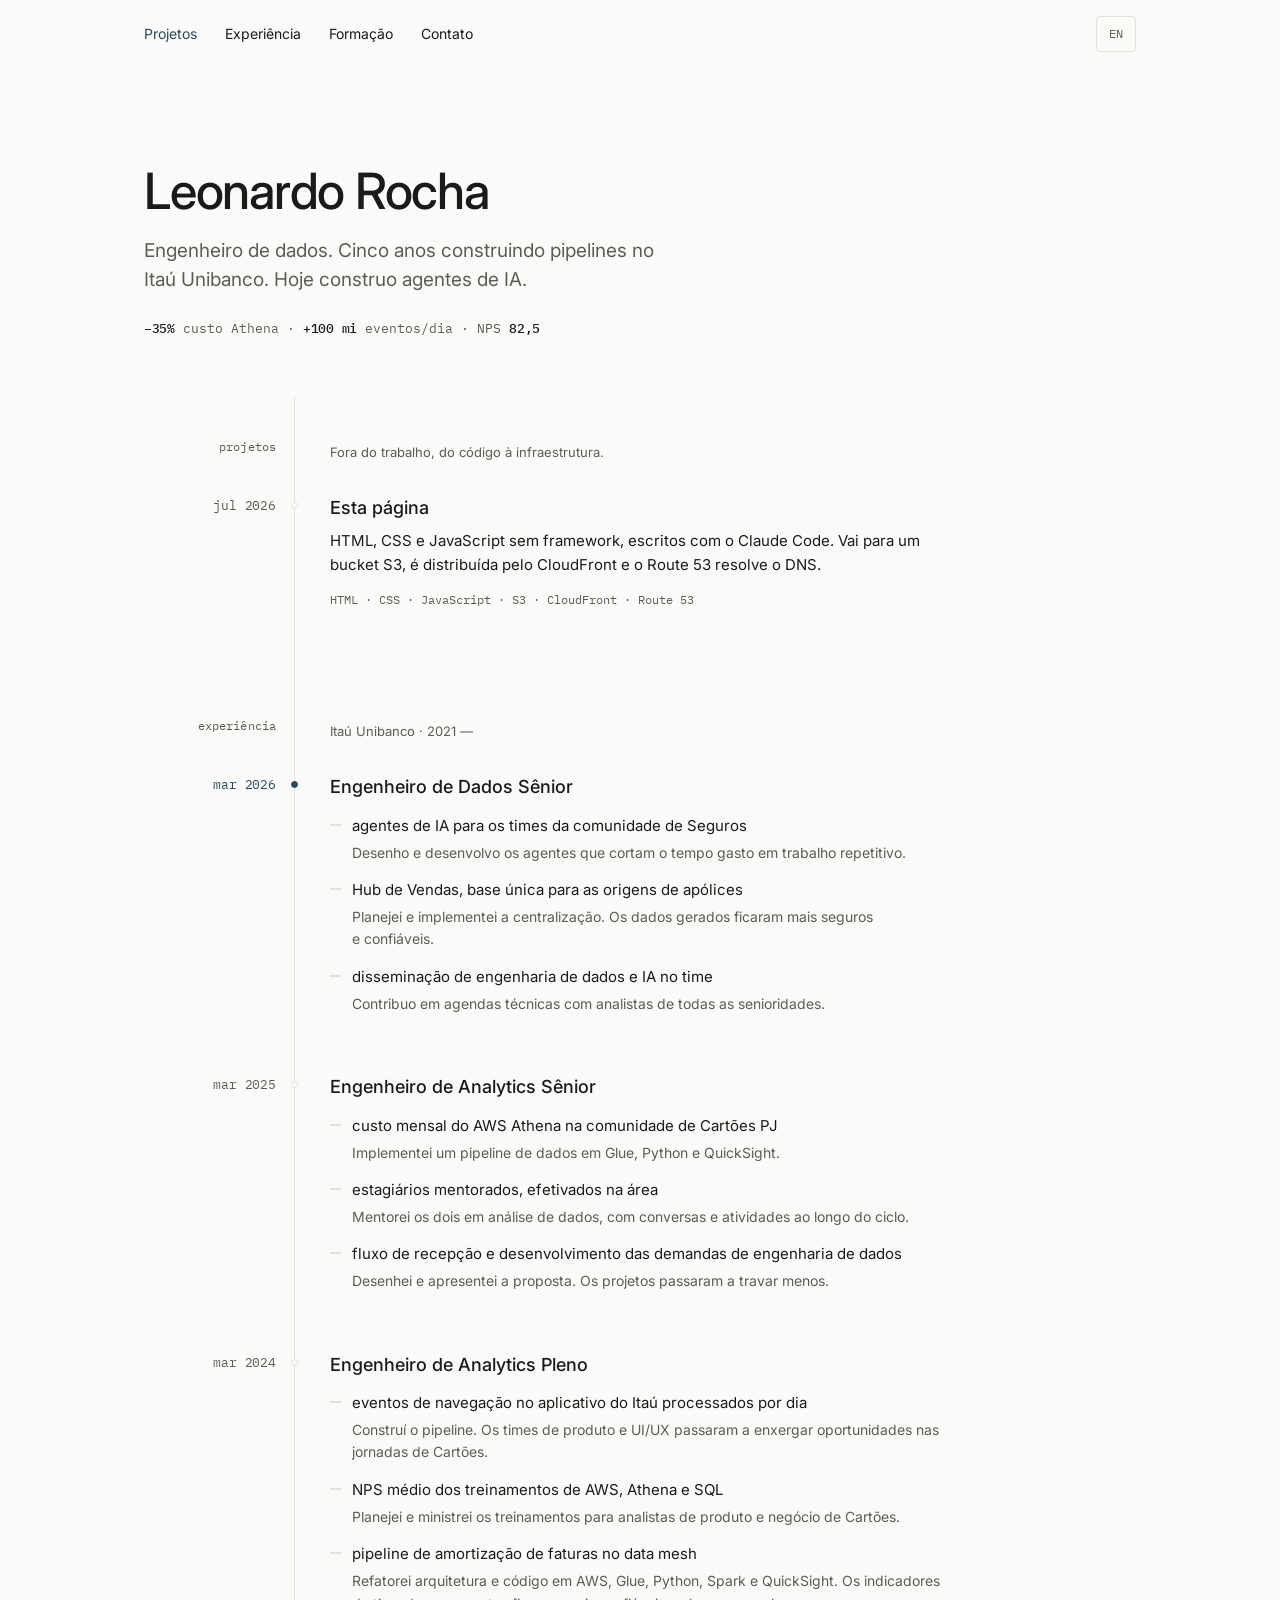
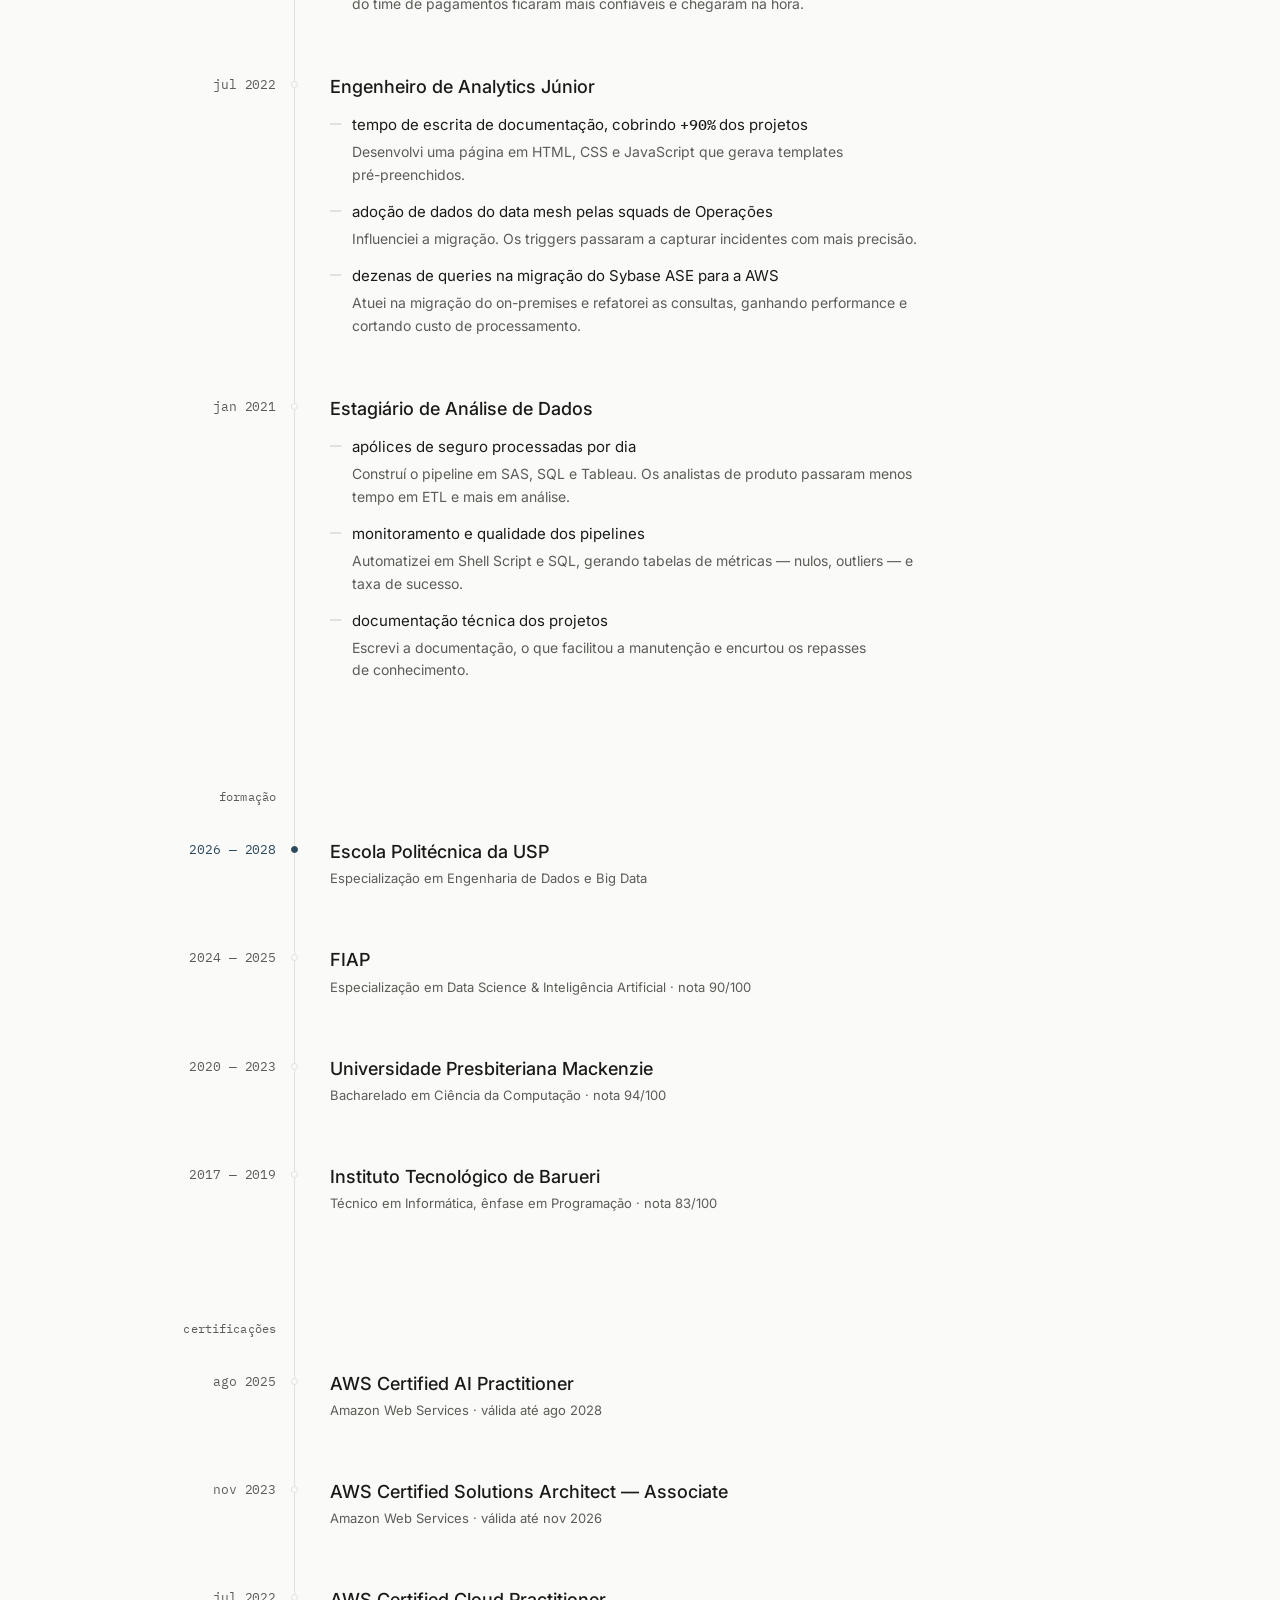
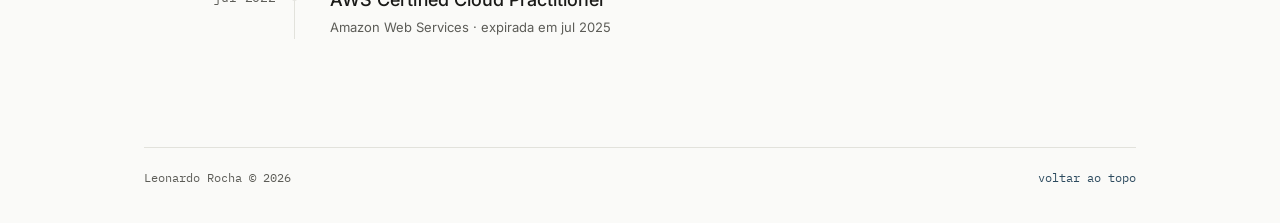
==== commit 643822be: "refactor: redesenha a pagina com direcao visual minimalista Substitui o tema escuro com acento viole" ====
--- a/index.html
+++ b/index.html
@@ -22,12 +22,12 @@
 
     <link rel="icon" type="image/png" href="assets/favicon.png">
     <link rel="apple-touch-icon" href="assets/apple-touch-icon.png">
-    <meta name="theme-color" content="#161826">
-    <meta name="color-scheme" content="dark">
+    <meta name="theme-color" content="#FAFAF8">
+    <meta name="color-scheme" content="light">
 
     <link rel="preconnect" href="https://fonts.googleapis.com">
     <link rel="preconnect" href="https://fonts.gstatic.com" crossorigin>
-    <link rel="stylesheet" href="https://fonts.googleapis.com/css2?family=Inter:wght@400;500;600&display=swap">
+    <link rel="stylesheet" href="https://fonts.googleapis.com/css2?family=IBM+Plex+Mono:wght@400;500&family=Inter:wght@400;500&display=swap">
     <link rel="stylesheet" href="styles/main.css">
 </head>
 <body id="topo">
@@ -37,8 +37,6 @@
 <!-- ══════════════════════════════════════ HEADER ══════════════════════════════════════ -->
 <header class="site-header" id="site-header">
     <div class="site-header__inner">
-        <a class="brand" href="#topo" aria-label="Leonardo Rocha"></a>
-
         <nav class="site-nav" id="site-nav" aria-label="Principal">
             <ul class="site-nav__list">
                 <li><a href="#projetos"><span data-l="pt">Projetos</span><span data-l="en" lang="en">Projects</span></a></li>
@@ -60,7 +58,7 @@
         </nav>
 
         <div class="site-header__actions">
-            <button type="button" class="btn btn-secondary btn-lang" id="lang-toggle" aria-label="Mudar para inglês">
+            <button type="button" class="btn-lang" id="lang-toggle" aria-label="Mudar para inglês">
                 <span data-l="pt">EN</span><span data-l="en" lang="en">PT</span>
             </button>
             <button type="button" class="nav-toggle" id="nav-toggle" aria-expanded="false" aria-controls="site-nav" aria-label="Abrir menu">
@@ -75,326 +73,432 @@
 <main id="conteudo">
 
     <!-- ══════════════════════════════════════ HERO ══════════════════════════════════════ -->
-    <section class="hero section" aria-labelledby="hero-title">
-        <div class="hero__intro" data-reveal>
-            <h1 id="hero-title" class="hero__name">Leonardo Rocha</h1>
-            <p class="hero__lead">
-                <span data-l="pt">Engenheiro de Dados com mais de 5 anos de experiência na construção de pipelines no Itaú Unibanco. Atualmente construindo agentes de IA.</span>
-                <span data-l="en" lang="en">Data engineer with more than 5 years building pipelines at Itaú Unibanco. Currently building AI agents.</span>
-            </p>
-        </div>
-
-        <ul class="hero__tags tag-list" data-reveal>
-            <li class="tag tag-accent">AI</li>
-            <li class="tag tag-accent">AWS</li>
-            <li class="tag tag-accent">Python</li>
-            <li class="tag tag-accent">Spark</li>
-            <li class="tag tag-accent">SQL</li>
-            <li class="tag tag-accent">Terraform</li>
-        </ul>
-
-        <dl class="hero__stats" data-reveal>
-            <div class="stat">
-                <dt class="stat__value">+35%</dt>
-                <dd class="stat__label">
-                    <span data-l="pt">de redução nos custos do AWS Athena</span>
-                    <span data-l="en" lang="en">reduction in AWS Athena cost</span>
-                </dd>
+    <section class="hero wrap" aria-labelledby="hero-title">
+        <h1 id="hero-title" class="hero__name" data-enter>Leonardo Rocha</h1>
+        <p class="hero__lead" data-enter>
+            <span data-l="pt">Engenheiro de dados. Cinco anos construindo pipelines no Itaú Unibanco. Hoje construo agentes de IA.</span>
+            <span data-l="en" lang="en">Data engineer. Five years building pipelines at Itaú Unibanco. Today I build AI agents.</span>
+        </p>
+        <p class="hero__proof" data-enter>
+            <span data-l="pt"><span class="proof-item"><span class="num">−35%</span> custo Athena</span>&nbsp;· <span class="proof-item"><span class="num">+100 mi</span> eventos/dia</span>&nbsp;· <span class="proof-item">NPS <span class="num">82,5</span></span></span>
+            <span data-l="en" lang="en"><span class="proof-item"><span class="num">−35%</span> Athena cost</span>&nbsp;· <span class="proof-item"><span class="num">+100M</span> events/day</span>&nbsp;· <span class="proof-item"><span class="num">82.5</span> NPS</span></span>
+        </p>
+    </section>
+
+    <!-- ═══════════════════════════ EIXO CRONOLÓGICO ═══════════════════════════ -->
+    <div class="chrono wrap" id="chrono">
+
+        <!-- ────────────────────────── PROJETOS ────────────────────────── -->
+        <section class="section" id="projetos" aria-labelledby="projetos-title">
+            <div class="section__head">
+                <h2 class="section__label" id="projetos-title">
+                    <span data-l="pt">projetos</span><span data-l="en" lang="en">projects</span>
+                </h2>
+                <div class="section__content">
+                    <p class="section__note">
+                        <span data-l="pt">Fora do trabalho, do código à infraestrutura.</span>
+                        <span data-l="en" lang="en">Outside work, from code to infrastructure.</span>
+                    </p>
+                </div>
             </div>
-            <div class="stat">
-                <dt class="stat__value"><span data-l="pt">+100 milhões</span><span data-l="en" lang="en">+100 millions</span></dt>
-                <dd class="stat__label">
-                    <span data-l="pt">de linhas processadas por dia</span>
-                    <span data-l="en" lang="en">rows processed per day</span>
-                </dd>
+
+            <ol>
+                <li class="axis__row">
+                    <p class="axis__label"><time datetime="2026-07">jul 2026</time></p>
+                    <div class="axis__content">
+                        <h3 class="axis__title">
+                            <span data-l="pt">Esta página</span><span data-l="en" lang="en">This page</span>
+                        </h3>
+                        <div class="axis__body">
+                            <p>
+                                <span data-l="pt">HTML, CSS e JavaScript sem framework, escritos com o Claude Code. Vai para um bucket S3, é distribuída pelo CloudFront e o Route 53 resolve o DNS.</span>
+                                <span data-l="en" lang="en">HTML, CSS and JavaScript with no framework, written with Claude Code. It ships to an S3 bucket, is served through CloudFront, and Route 53 resolves the DNS.</span>
+                            </p>
+                        </div>
+                        <p class="axis__tech">HTML · CSS · JavaScript · S3 · CloudFront · Route 53</p>
+                    </div>
+                </li>
+            </ol>
+        </section>
+
+        <!-- ────────────────────────── EXPERIÊNCIA ────────────────────────── -->
+        <section class="section" id="experiencia" aria-labelledby="experiencia-title">
+            <div class="section__head">
+                <h2 class="section__label" id="experiencia-title">
+                    <span data-l="pt">experiência</span><span data-l="en" lang="en">experience</span>
+                </h2>
+                <div class="section__content">
+                    <p class="section__note">Itaú Unibanco · 2021 —</p>
+                </div>
             </div>
-            <div class="stat">
-                <dt class="stat__value">+50%</dt>
-                <dd class="stat__label">
-                    <span data-l="pt">de redução do tempo para documentar</span>
-                    <span data-l="en" lang="en">reduction in time to document</span>
-                </dd>
-            </div>
-            <div class="stat">
-                <dt class="stat__value"><span data-l="pt">82,5</span><span data-l="en" lang="en">82.5</span></dt>
-                <dd class="stat__label">
-                    <span data-l="pt">NPS médio dos treinamentos</span>
-                    <span data-l="en" lang="en">average NPS of the training I delivered</span>
-                </dd
-            </div>
-        </dl>
-    </section>
-
-    <!-- ══════════════════════════════════ PROJETOS ══════════════════════════════════ -->
-    <section class="section" id="projetos" aria-labelledby="projetos-title">
-        <div class="section__head">
-            <h2 class="kicker" id="projetos-title">
-                <span class="kicker__rule" aria-hidden="true"></span>
-                <span data-l="pt">Projetos pessoais</span><span data-l="en" lang="en">Personal projects</span>
-            </h2>
-            <p class="section__note">
-                <span data-l="pt">Construído fora do trabalho, do código à infraestrutura</span>
-                <span data-l="en" lang="en">Built outside work, from code to infrastructure</span>
-            </p>
-        </div>
-
-        <div class="grid-2" data-reveal>
-            <article class="card">
-                <p class="card-kicker">01 · <span data-l="pt">Web estática na AWS</span><span data-l="en" lang="en">Static web on AWS</span></p>
-                <h3 class="card-title">
-                    <span data-l="pt">Página web estática</span>
-                    <span data-l="en" lang="en">Static web page</span>
-                </h3>
-                <p class="card-body">
-                    <span data-l="pt">Uma página construída com HTML, CSS e JavaScript, com o Claude Code como ferramenta de desenvolvimento. Publicada via bucket S3, distribuída por um CloudFront com DNS realizado pelo Route 53.</span>
-                    <span data-l="en" lang="en">A page built with HTML, CSS and JavaScript, using Claude Code as the development tool. Published via an S3 bucket, distributed through CloudFront, with DNS handled by Route 53.</span>
-                </p>
-                <p class="card-result">
-                    <span data-l="pt">→ S3 + CloudFront + Route 53 em produção</span>
-                    <span data-l="en" lang="en">→ S3 + CloudFront + Route 53 in production</span>
-                </p>
-                <ul class="tag-list">
-                    <li class="tag tag-neutral">CloudFront</li>
-                    <li class="tag tag-neutral">CSS</li>
-                    <li class="tag tag-neutral">HTML</li>
-                    <li class="tag tag-neutral">JavaScript</li>
-                    <li class="tag tag-neutral">Route 53</li>
-                    <li class="tag tag-neutral">S3</li>
-                </ul>
-            </article>
-
-            <article class="card card--outline">
-                <p class="card-kicker">02 · <span data-l="pt">Em construção</span><span data-l="en" lang="en">In the works</span></p>
-                <h3 class="card-title">
-                    <span data-l="pt">Próximos projetos</span><span data-l="en" lang="en">Next projects</span>
-                </h3>
-                <p class="card-body">
-                    <span data-l="pt">Este espaço é reservado para o que vem a seguir: experimentos com agentes de IA, pipelines abertos e ferramentas pequenas que resolvem um problema real. Cada projeto entra aqui com o número que ele moveu.</span>
-                    <span data-l="en" lang="en">This space is reserved for what comes next: AI-agent experiments, open pipelines and small tools that solve a real problem. Each project lands here with the number it moved.</span>
-                </p>
-                <p class="card-result card-result--muted">
-                    <span data-l="pt">→ Em breve</span><span data-l="en" lang="en">→ Soon</span>
-                </p>
-            </article>
-        </div>
-    </section>
-
-    <!-- ══════════════════════════════════ EXPERIÊNCIA ══════════════════════════════════ -->
-    <section class="section" id="experiencia" aria-labelledby="experiencia-title">
-        <div class="section__head">
-            <h2 class="kicker" id="experiencia-title">
-                <span class="kicker__rule" aria-hidden="true"></span>
-                <span data-l="pt">Experiência · Itaú Unibanco, 2021—presente</span>
-                <span data-l="en" lang="en">Experience · Itaú Unibanco, 2021—present</span>
-            </h2>
-        </div>
-
-        <div class="timeline" data-reveal>
-            <div class="timeline__head" aria-hidden="true">
-                <span><span data-l="pt">Início</span><span data-l="en" lang="en">Start</span></span>
-                <span><span data-l="pt">Cargo</span><span data-l="en" lang="en">Role</span></span>
-                <span><span data-l="pt">Atividades</span><span data-l="en" lang="en">Activities</span></span>
-            </div>
-
-            <ol class="timeline__list">
-                <li class="timeline__row timeline__row--current">
-                    <p class="timeline__date"><time datetime="2026-03">Mar 2026</time></p>
-                    <h3 class="timeline__role">
-                        <span data-l="pt">Engenheiro de Dados Sênior</span>
-                        <span data-l="en" lang="en">Senior Data Engineer</span>
-                    </h3>
-                    <div class="timeline__body">
-                        <p><span class="bullet" aria-hidden="true">🚀</span>
-                            <span data-l="pt">Desenho e desenvolvo agentes de IA para reduzir o tempo gasto pelos times da comunidade de Seguros em atividades rotineiras/repetitivas.</span>
-                            <span data-l="en" lang="en">Designing and developing AI agents to reduce the time spent by the Insurance community's teams on routine/repetitive activities.</span>
-                        </p>
-                        <p><span class="bullet" aria-hidden="true">✅</span>
-                            <span data-l="pt">Planejei e implementei o Hub de Vendas, uma base de dados que centraliza diferentes origens de apólices, com isso, aumentei a segurança e confiabilidade dos dados gerados.</span>
-                            <span data-l="en" lang="en">Planned and implemented the Sales Hub, a database that centralises different policy sources, thereby increasing the security and reliability of the data generated.</span>
-                        </p>
-                        <p><span class="bullet" aria-hidden="true">✅</span>
-                            <span data-l="pt">Contribuo ativamente em agendas técnicas para disseminar conhecimentos sobre engenharia de dados e inteligência artificial com analistas de diferentes senioridades.</span>
-                            <span data-l="en" lang="en">Actively contribute to technical forums to spread knowledge on data engineering and artificial intelligence with analysts of different seniority levels.</span>
-                        </p>
-                    </div>
-                </li>
-
-                <li class="timeline__row">
-                    <p class="timeline__date"><time datetime="2025-03">Mar 2025</time></p>
-                    <h3 class="timeline__role">
-                        <span data-l="pt">Engenheiro de Analytics Sênior</span>
-                        <span data-l="en" lang="en">Senior Analytics Engineer</span>
-                    </h3>
-                    <div class="timeline__body">
-                        <p><span class="bullet" aria-hidden="true">🚀</span>
-                            <span data-l="pt">Reduzi o custo mensal do serviço AWS Athena da comunidade de Cartões PJ em +35%, para isso, implementei um pipeline de dados usando o Glue, Python e Quicksight.</span>
-                            <span data-l="en" lang="en">Cut the Corporate Cards community's monthly AWS Athena cost by +35%, by implementing a data pipeline using Glue, Python and QuickSight.</span>
-                        </p>
-                        <p><span class="bullet" aria-hidden="true">✅</span>
-                            <span data-l="pt">Desenhei e apresentei uma proposta de fluxo de recepção e desenvolvimento das demandas de engenharia de dados, com isso, reduzimos os bloqueios durante a execução dos projetos.</span>
-                            <span data-l="en" lang="en">Designed and presented a proposal for the intake and development flow of data engineering demands, thereby reducing blockers during project execution.</span>
-                        </p>
-                        <p><span class="bullet" aria-hidden="true">✅</span>
-                            <span data-l="pt">Mentorei dois estagiários que tinham interesse em análise de dados, como resultado das conversas e atividades desenvolvidas, ambos foram efetivados nas áreas citadas.</span>
-                            <span data-l="en" lang="en">Mentored two interns interested in data analysis; as a result of our conversations and activities, both were hired full-time in the areas mentioned.</span>
-                        </p>
-                    </div>
-                </li>
-
-                <li class="timeline__row">
-                    <p class="timeline__date"><time datetime="2024-03">Mar 2024</time></p>
-                    <h3 class="timeline__role">
-                        <span data-l="pt">Engenheiro de Analytics Pleno</span>
-                        <span data-l="en" lang="en">Analytics Engineer</span>
-                    </h3>
-                    <div class="timeline__body">
-                        <p><span class="bullet" aria-hidden="true">🚀</span>
-                            <span data-l="pt">Construí um pipeline que processa mais de 100 milhões de eventos de navegação dos clientes no aplicativo do Itaú diariamente, com isso, apoiei os times de UI/UX e produtos na identificação de oportunidades das jornadas de Cartões.</span>
-                            <span data-l="en" lang="en">Built a pipeline that processes more than 100 million customer in-app navigation events for the Itaú app daily, thereby supporting the UI/UX and product teams in identifying opportunities across Cards journeys.</span>
-                        </p>
-                        <p><span class="bullet" aria-hidden="true">✅</span>
-                            <span data-l="pt">Contribui no letramento de dados de analistas de produtos e negócios da área de Cartões, para isso, planejei e desenvolvi treinamentos sobre AWS, Athena e SQL, como resultado, obtive um NPS médio de 82,5 pontos.</span>
-                            <span data-l="en" lang="en">Contributed to data literacy for product and business analysts in the Cards area, by planning and developing training on AWS, Athena and SQL, achieving an average NPS of 82.5 points.</span>
-                        </p>
-                        <p><span class="bullet" aria-hidden="true">✅</span>
-                            <span data-l="pt">Refatorei a arquitetura e o código do pipeline de amortização de faturas no data mesh, o que aumentou a qualidade e a tempestividade dos indicadores entregues ao time de pagamentos, para isso, utilizei AWS, Glue, Python, Spark e Quicksight.</span>
-                            <span data-l="en" lang="en">Refactored the architecture and code of the invoice amortisation pipeline in the data mesh, improving the quality and timeliness of the indicators delivered to the payments team, using AWS, Glue, Python, Spark and QuickSight.</span>
-                        </p>
-                    </div>
-                </li>
-
-                <li class="timeline__row">
-                    <p class="timeline__date"><time datetime="2022-07">Jul 2022</time></p>
-                    <h3 class="timeline__role">
-                        <span data-l="pt">Engenheiro de Analytics Júnior</span>
-                        <span data-l="en" lang="en">Junior Analytics Engineer</span>
-                    </h3>
-                    <div class="timeline__body">
-                        <p><span class="bullet" aria-hidden="true">🚀</span>
-                            <span data-l="pt">Reduzi em +50% o tempo necessário para construção de documentações, para isso, desenvolvi uma página em HTML, CSS e JavaScript que gerava templates pré-preenchidos para os usuários, com isso, cobrimos +90% dos projetos desenvolvidos.</span>
-                            <span data-l="en" lang="en">Cut the time needed to build documentation by +50%, by developing a page in HTML, CSS and JavaScript that generated pre-filled templates for users, covering +90% of the projects developed.</span>
-                        </p>
-                        <p><span class="bullet" aria-hidden="true">✅</span>
-                            <span data-l="pt">Influenciei as squads de Operações na adoção de dados oriundos do data mesh, com isso, aumentamos a qualidade dos dados consumidos e processados pelos triggers, o que tornou a captura de incidentes mais efetivas.</span>
-                            <span data-l="en" lang="en">Influenced Operations squads to adopt data mesh-sourced data, increasing the quality of the data consumed and processed by triggers, which made incident detection more effective.</span>
-                        </p>
-                        <p><span class="bullet" aria-hidden="true">✅</span>
-                            <span data-l="pt">Atuei no processo de migração dos dados do Sybase ASE (on-premises) para a AWS, com isso, refatorei dezenas de queries, otimizando a performance de execução e reduzindo os custos de processamento.</span>
-                            <span data-l="en" lang="en">Worked on migrating data from Sybase ASE (on-premises) to AWS, refactoring dozens of queries to optimise execution performance and reduce processing costs.</span>
-                        </p>
-                    </div>
-                </li>
-
-                <li class="timeline__row">
-                    <p class="timeline__date"><time datetime="2021-01">Jan 2021</time></p>
-                    <h3 class="timeline__role">
-                        <span data-l="pt">Estagiário de Análise de Dados</span>
-                        <span data-l="en" lang="en">Data Analysis Intern</span>
-                    </h3>
-                    <div class="timeline__body">
-                        <p><span class="bullet" aria-hidden="true">🚀</span>
-                            <span data-l="pt">Construi um pipeline de dados que processava 100 mil apólices de seguros por dia, para isso, utilizei SAS, SQL e Tableau, como resultado, contribui para liberação das horas/homem de analistas de produtos que reduziram o tempo em ETL e aumentaram o tempo em análise de dados.</span>
-                            <span data-l="en" lang="en">Built a data pipeline that processed 100,000 insurance policies per day using SAS, SQL and Tableau, freeing up product analysts' hours to spend less time on ETL and more on data analysis.</span>
-                        </p>
-                        <p><span class="bullet" aria-hidden="true">✅</span>
-                            <span data-l="pt">Contribui para o aumento da qualidade e monitoramento dos pipelines de dados, para isso, construi automações utilizando Shell Script e SQL, resultando em tabelas de métricas (dados nulos, outliers etc) e taxa de sucesso.</span>
-                            <span data-l="en" lang="en">Contributed to improving the quality and monitoring of data pipelines by building automations in Shell Script and SQL, resulting in metrics tables (null values, outliers, etc.) and success-rate tracking.</span>
-                        </p>
-                        <p><span class="bullet" aria-hidden="true">✅</span>
-                            <span data-l="pt">Elaborei documentações técnicas para garantir facilitar a manutenabilidade dos projetos, além disso, conseguimos reduzir o tempo durante o repasse de conhecimento.</span>
-                            <span data-l="en" lang="en">Wrote technical documentation to make projects easier to maintain, which also reduced the time spent on knowledge handovers.</span>
-                        </p>
+
+            <ol>
+                <li class="axis__row axis__row--current">
+                    <p class="axis__label"><time datetime="2026-03">mar 2026</time></p>
+                    <div class="axis__content">
+                        <h3 class="axis__title">
+                            <span data-l="pt">Engenheiro de Dados Sênior</span>
+                            <span data-l="en" lang="en">Senior Data Engineer</span>
+                        </h3>
+                        <ul class="delivery-list">
+                            <li class="delivery">
+                                <p class="delivery__metric delivery__metric--none" aria-hidden="true">—</p>
+                                <div class="delivery__text">
+                                    <p class="delivery__what">
+                                        <span data-l="pt">agentes de IA para os times da comunidade de Seguros</span>
+                                        <span data-l="en" lang="en">AI agents for the Insurance community's teams</span>
+                                    </p>
+                                    <p class="delivery__how">
+                                        <span data-l="pt">Desenho e desenvolvo os agentes que cortam o tempo gasto em trabalho repetitivo.</span>
+                                        <span data-l="en" lang="en">I design and build the agents that cut the time spent on repetitive work.</span>
+                                    </p>
+                                </div>
+                            </li>
+                            <li class="delivery">
+                                <p class="delivery__metric delivery__metric--none" aria-hidden="true">—</p>
+                                <div class="delivery__text">
+                                    <p class="delivery__what">
+                                        <span data-l="pt">Hub de Vendas, base única para as origens de apólices</span>
+                                        <span data-l="en" lang="en">Sales Hub, a single base for the policy sources</span>
+                                    </p>
+                                    <p class="delivery__how">
+                                        <span data-l="pt">Planejei e implementei a centralização. Os dados gerados ficaram mais seguros e confiáveis.</span>
+                                        <span data-l="en" lang="en">Planned and implemented the centralisation. The data it produces became safer and more reliable.</span>
+                                    </p>
+                                </div>
+                            </li>
+                            <li class="delivery">
+                                <p class="delivery__metric delivery__metric--none" aria-hidden="true">—</p>
+                                <div class="delivery__text">
+                                    <p class="delivery__what">
+                                        <span data-l="pt">disseminação de engenharia de dados e IA no time</span>
+                                        <span data-l="en" lang="en">data engineering and AI knowledge across the team</span>
+                                    </p>
+                                    <p class="delivery__how">
+                                        <span data-l="pt">Contribuo em agendas técnicas com analistas de todas as senioridades.</span>
+                                        <span data-l="en" lang="en">I contribute to technical forums with analysts at every seniority level.</span>
+                                    </p>
+                                </div>
+                            </li>
+                        </ul>
+                    </div>
+                </li>
+
+                <li class="axis__row">
+                    <p class="axis__label"><time datetime="2025-03">mar 2025</time></p>
+                    <div class="axis__content">
+                        <h3 class="axis__title">
+                            <span data-l="pt">Engenheiro de Analytics Sênior</span>
+                            <span data-l="en" lang="en">Senior Analytics Engineer</span>
+                        </h3>
+                        <ul class="delivery-list">
+                            <li class="delivery">
+                                <p class="delivery__metric delivery__metric--none" aria-hidden="true">—</p>
+                                <div class="delivery__text">
+                                    <p class="delivery__what">
+                                        <span data-l="pt">custo mensal do AWS Athena na comunidade de Cartões PJ</span>
+                                        <span data-l="en" lang="en">monthly AWS Athena bill for the Corporate Cards community</span>
+                                    </p>
+                                    <p class="delivery__how">
+                                        <span data-l="pt">Implementei um pipeline de dados em Glue, Python e QuickSight.</span>
+                                        <span data-l="en" lang="en">Implemented a data pipeline in Glue, Python and QuickSight.</span>
+                                    </p>
+                                </div>
+                            </li>
+                            <li class="delivery">
+                                <p class="delivery__metric delivery__metric--none" aria-hidden="true">—</p>
+                                <div class="delivery__text">
+                                    <p class="delivery__what">
+                                        <span data-l="pt">estagiários mentorados, efetivados na área</span>
+                                        <span data-l="en" lang="en">interns mentored, both hired full-time</span>
+                                    </p>
+                                    <p class="delivery__how">
+                                        <span data-l="pt">Mentorei os dois em análise de dados, com conversas e atividades ao longo do ciclo.</span>
+                                        <span data-l="en" lang="en">Mentored both in data analysis, with conversations and hands-on work through the cycle.</span>
+                                    </p>
+                                </div>
+                            </li>
+                            <li class="delivery">
+                                <p class="delivery__metric delivery__metric--none" aria-hidden="true">—</p>
+                                <div class="delivery__text">
+                                    <p class="delivery__what">
+                                        <span data-l="pt">fluxo de recepção e desenvolvimento das demandas de engenharia de dados</span>
+                                        <span data-l="en" lang="en">intake and delivery flow for data engineering requests</span>
+                                    </p>
+                                    <p class="delivery__how">
+                                        <span data-l="pt">Desenhei e apresentei a proposta. Os projetos passaram a travar menos.</span>
+                                        <span data-l="en" lang="en">Designed and presented the proposal. Projects stalled less often.</span>
+                                    </p>
+                                </div>
+                            </li>
+                        </ul>
+                    </div>
+                </li>
+
+                <li class="axis__row">
+                    <p class="axis__label"><time datetime="2024-03">mar 2024</time></p>
+                    <div class="axis__content">
+                        <h3 class="axis__title">
+                            <span data-l="pt">Engenheiro de Analytics Pleno</span>
+                            <span data-l="en" lang="en">Analytics Engineer</span>
+                        </h3>
+                        <ul class="delivery-list">
+                            <li class="delivery">
+                                <p class="delivery__metric delivery__metric--none" aria-hidden="true">—</p>
+                                <div class="delivery__text">
+                                    <p class="delivery__what">
+                                        <span data-l="pt">eventos de navegação no aplicativo do Itaú processados por dia</span>
+                                        <span data-l="en" lang="en">in-app navigation events processed a day on the Itaú app</span>
+                                    </p>
+                                    <p class="delivery__how">
+                                        <span data-l="pt">Construí o pipeline. Os times de produto e UI/UX passaram a enxergar oportunidades nas jornadas de Cartões.</span>
+                                        <span data-l="en" lang="en">Built the pipeline. Product and UI/UX teams could finally spot opportunities across the Cards journeys.</span>
+                                    </p>
+                                </div>
+                            </li>
+                            <li class="delivery">
+                                <p class="delivery__metric delivery__metric--none" aria-hidden="true">—</p>
+                                <div class="delivery__text">
+                                    <p class="delivery__what">
+                                        <span data-l="pt">NPS médio dos treinamentos de AWS, Athena e SQL</span>
+                                        <span data-l="en" lang="en">average NPS across the AWS, Athena and SQL training</span>
+                                    </p>
+                                    <p class="delivery__how">
+                                        <span data-l="pt">Planejei e ministrei os treinamentos para analistas de produto e negócio de Cartões.</span>
+                                        <span data-l="en" lang="en">Planned and delivered the training for Cards product and business analysts.</span>
+                                    </p>
+                                </div>
+                            </li>
+                            <li class="delivery">
+                                <p class="delivery__metric delivery__metric--none" aria-hidden="true">—</p>
+                                <div class="delivery__text">
+                                    <p class="delivery__what">
+                                        <span data-l="pt">pipeline de amortização de faturas no data mesh</span>
+                                        <span data-l="en" lang="en">invoice amortisation pipeline in the data mesh</span>
+                                    </p>
+                                    <p class="delivery__how">
+                                        <span data-l="pt">Refatorei arquitetura e código em AWS, Glue, Python, Spark e QuickSight. Os indicadores do time de pagamentos ficaram mais confiáveis e chegaram na hora.</span>
+                                        <span data-l="en" lang="en">Refactored architecture and code in AWS, Glue, Python, Spark and QuickSight. The payments team's indicators became more reliable and arrived on time.</span>
+                                    </p>
+                                </div>
+                            </li>
+                        </ul>
+                    </div>
+                </li>
+
+                <li class="axis__row">
+                    <p class="axis__label"><time datetime="2022-07">jul 2022</time></p>
+                    <div class="axis__content">
+                        <h3 class="axis__title">
+                            <span data-l="pt">Engenheiro de Analytics Júnior</span>
+                            <span data-l="en" lang="en">Junior Analytics Engineer</span>
+                        </h3>
+                        <ul class="delivery-list">
+                            <li class="delivery">
+                                <p class="delivery__metric delivery__metric--none" aria-hidden="true">—</p>
+                                <div class="delivery__text">
+                                    <p class="delivery__what">
+                                        <span data-l="pt">tempo de escrita de documentação, cobrindo <span class="num">+90%</span> dos projetos</span>
+                                        <span data-l="en" lang="en">documentation writing time, covering <span class="num">+90%</span> of our projects</span>
+                                    </p>
+                                    <p class="delivery__how">
+                                        <span data-l="pt">Desenvolvi uma página em HTML, CSS e JavaScript que gerava templates pré-preenchidos.</span>
+                                        <span data-l="en" lang="en">Built a page in HTML, CSS and JavaScript that generated pre-filled templates.</span>
+                                    </p>
+                                </div>
+                            </li>
+                            <li class="delivery">
+                                <p class="delivery__metric delivery__metric--none" aria-hidden="true">—</p>
+                                <div class="delivery__text">
+                                    <p class="delivery__what">
+                                        <span data-l="pt">adoção de dados do data mesh pelas squads de Operações</span>
+                                        <span data-l="en" lang="en">data mesh adoption by the Operations squads</span>
+                                    </p>
+                                    <p class="delivery__how">
+                                        <span data-l="pt">Influenciei a migração. Os triggers passaram a capturar incidentes com mais precisão.</span>
+                                        <span data-l="en" lang="en">Drove the migration. Triggers started catching incidents more accurately.</span>
+                                    </p>
+                                </div>
+                            </li>
+                            <li class="delivery">
+                                <p class="delivery__metric delivery__metric--none" aria-hidden="true">—</p>
+                                <div class="delivery__text">
+                                    <p class="delivery__what">
+                                        <span data-l="pt">dezenas de queries na migração do Sybase ASE para a AWS</span>
+                                        <span data-l="en" lang="en">dozens of queries in the Sybase ASE to AWS migration</span>
+                                    </p>
+                                    <p class="delivery__how">
+                                        <span data-l="pt">Atuei na migração do on-premises e refatorei as consultas, ganhando performance e cortando custo de processamento.</span>
+                                        <span data-l="en" lang="en">Worked on the migration off on-premises and refactored the queries, gaining performance and cutting processing cost.</span>
+                                    </p>
+                                </div>
+                            </li>
+                        </ul>
+                    </div>
+                </li>
+
+                <li class="axis__row">
+                    <p class="axis__label"><time datetime="2021-01">jan 2021</time></p>
+                    <div class="axis__content">
+                        <h3 class="axis__title">
+                            <span data-l="pt">Estagiário de Análise de Dados</span>
+                            <span data-l="en" lang="en">Data Analysis Intern</span>
+                        </h3>
+                        <ul class="delivery-list">
+                            <li class="delivery">
+                                <p class="delivery__metric delivery__metric--none" aria-hidden="true">—</p>
+                                <div class="delivery__text">
+                                    <p class="delivery__what">
+                                        <span data-l="pt">apólices de seguro processadas por dia</span>
+                                        <span data-l="en" lang="en">insurance policies processed a day</span>
+                                    </p>
+                                    <p class="delivery__how">
+                                        <span data-l="pt">Construí o pipeline em SAS, SQL e Tableau. Os analistas de produto passaram menos tempo em ETL e mais em análise.</span>
+                                        <span data-l="en" lang="en">Built the pipeline in SAS, SQL and Tableau. Product analysts spent less time on ETL and more on analysis.</span>
+                                    </p>
+                                </div>
+                            </li>
+                            <li class="delivery">
+                                <p class="delivery__metric delivery__metric--none" aria-hidden="true">—</p>
+                                <div class="delivery__text">
+                                    <p class="delivery__what">
+                                        <span data-l="pt">monitoramento e qualidade dos pipelines</span>
+                                        <span data-l="en" lang="en">pipeline monitoring and data quality</span>
+                                    </p>
+                                    <p class="delivery__how">
+                                        <span data-l="pt">Automatizei em Shell Script e SQL, gerando tabelas de métricas — nulos, outliers — e taxa de sucesso.</span>
+                                        <span data-l="en" lang="en">Automated it in Shell Script and SQL, producing metrics tables — nulls, outliers — and success rates.</span>
+                                    </p>
+                                </div>
+                            </li>
+                            <li class="delivery">
+                                <p class="delivery__metric delivery__metric--none" aria-hidden="true">—</p>
+                                <div class="delivery__text">
+                                    <p class="delivery__what">
+                                        <span data-l="pt">documentação técnica dos projetos</span>
+                                        <span data-l="en" lang="en">the projects' technical documentation</span>
+                                    </p>
+                                    <p class="delivery__how">
+                                        <span data-l="pt">Escrevi a documentação, o que facilitou a manutenção e encurtou os repasses de conhecimento.</span>
+                                        <span data-l="en" lang="en">Wrote it, making projects easier to maintain and shortening knowledge handovers.</span>
+                                    </p>
+                                </div>
+                            </li>
+                        </ul>
                     </div>
                 </li>
             </ol>
-        </div>
-    </section>
-
-    <!-- ══════════════════════════════ FORMAÇÃO + CERTIFICAÇÕES ══════════════════════════════ -->
-    <section class="section section--split" id="formacao">
-        <div aria-labelledby="formacao-title" role="region">
+        </section>
+
+        <!-- ────────────────────────── FORMAÇÃO ────────────────────────── -->
+        <section class="section" id="formacao" aria-labelledby="formacao-title">
             <div class="section__head">
-                <h2 class="kicker" id="formacao-title">
-                    <span class="kicker__rule" aria-hidden="true"></span>
-                    <span data-l="pt">Formação acadêmica</span><span data-l="en" lang="en">Education</span>
+                <h2 class="section__label" id="formacao-title">
+                    <span data-l="pt">formação</span><span data-l="en" lang="en">education</span>
                 </h2>
             </div>
-            <ol class="edu" data-reveal>
-                <li class="edu__item edu__item--current">
-                    <p class="edu__period">Fev 2026 — Fev 2028</p>
-                    <h3 class="edu__school">Escola Politécnica da USP</h3>
-                    <p class="edu__course">
-                        <span data-l="pt">Especialização em Engenharia de Dados e Big Data</span>
-                        <span data-l="en" lang="en">Specialization, Data Engineering and Big Data</span>
-                    </p>
-                </li>
-                <li class="edu__item">
-                    <p class="edu__period">Abr 2024 — Abr 2025</p>
-                    <h3 class="edu__school">FIAP</h3>
-                    <p class="edu__course">
-                        <span data-l="pt">Especialização em Data Science &amp; Inteligência Artificial · nota 90/100</span>
-                        <span data-l="en" lang="en">Specialization, Data Science &amp; Artificial Intelligence · grade 90/100</span>
-                    </p>
-                </li>
-                <li class="edu__item">
-                    <p class="edu__period">Jan 2020 — Dez 2023</p>
-                    <h3 class="edu__school">Universidade Presbiteriana Mackenzie</h3>
-                    <p class="edu__course">
-                        <span data-l="pt">Bacharelado em Ciência da Computação · nota 94/100</span>
-                        <span data-l="en" lang="en">Bachelor's Degree, Computer Science · grade 94/100</span>
-                    </p>
-                </li>
-                <li class="edu__item">
-                    <p class="edu__period">Jan 2017 — Dez 2019</p>
-                    <h3 class="edu__school">Instituto Tecnológico de Barueri</h3>
-                    <p class="edu__course">
-                        <span data-l="pt">Técnico em Informática, ênfase em Programação · nota 83/100</span>
-                        <span data-l="en" lang="en">Computer Technician, Programming · grade 83/100</span>
-                    </p>
+
+            <ol>
+                <li class="axis__row axis__row--current">
+                    <p class="axis__label">2026 — 2028</p>
+                    <div class="axis__content">
+                        <h3 class="axis__title">Escola Politécnica da USP</h3>
+                        <p class="axis__meta">
+                            <span data-l="pt">Especialização em Engenharia de Dados e Big Data</span>
+                            <span data-l="en" lang="en">Specialization, Data Engineering and Big Data</span>
+                        </p>
+                    </div>
+                </li>
+                <li class="axis__row">
+                    <p class="axis__label">2024 — 2025</p>
+                    <div class="axis__content">
+                        <h3 class="axis__title">FIAP</h3>
+                        <p class="axis__meta">
+                            <span data-l="pt">Especialização em Data Science &amp; Inteligência Artificial · nota 90/100</span>
+                            <span data-l="en" lang="en">Specialization, Data Science &amp; Artificial Intelligence · grade 90/100</span>
+                        </p>
+                    </div>
+                </li>
+                <li class="axis__row">
+                    <p class="axis__label">2020 — 2023</p>
+                    <div class="axis__content">
+                        <h3 class="axis__title">Universidade Presbiteriana Mackenzie</h3>
+                        <p class="axis__meta">
+                            <span data-l="pt">Bacharelado em Ciência da Computação · nota 94/100</span>
+                            <span data-l="en" lang="en">Bachelor's Degree, Computer Science · grade 94/100</span>
+                        </p>
+                    </div>
+                </li>
+                <li class="axis__row">
+                    <p class="axis__label">2017 — 2019</p>
+                    <div class="axis__content">
+                        <h3 class="axis__title">Instituto Tecnológico de Barueri</h3>
+                        <p class="axis__meta">
+                            <span data-l="pt">Técnico em Informática, ênfase em Programação · nota 83/100</span>
+                            <span data-l="en" lang="en">Computer Technician, Programming · grade 83/100</span>
+                        </p>
+                    </div>
                 </li>
             </ol>
-        </div>
-
-        <div aria-labelledby="certificacoes-title" role="region">
+        </section>
+
+        <!-- ────────────────────────── CERTIFICAÇÕES ────────────────────────── -->
+        <section class="section" id="certificacoes" aria-labelledby="certificacoes-title">
             <div class="section__head">
-                <h2 class="kicker" id="certificacoes-title">
-                    <span class="kicker__rule" aria-hidden="true"></span>
-                    <span data-l="pt">Certificações</span><span data-l="en" lang="en">Certifications</span>
+                <h2 class="section__label" id="certificacoes-title">
+                    <span data-l="pt">certificações</span><span data-l="en" lang="en">certifications</span>
                 </h2>
             </div>
-            <ul class="cert" data-reveal>
-                <li class="card card--compact">
-                    <h3 class="card-title card-title--sm">AWS Certified AI Practitioner</h3>
-                    <p class="card-meta">Amazon Web Services ·
-                        <span data-l="pt">emitida ago 2025 · válida até ago 2028</span>
-                        <span data-l="en" lang="en">issued Aug 2025 · valid to Aug 2028</span>
+
+            <ol>
+                <li class="axis__row">
+                    <p class="axis__label">
+                        <span data-l="pt">ago 2025</span><span data-l="en" lang="en">aug 2025</span>
                     </p>
-                </li>
-                <li class="card card--compact">
-                    <h3 class="card-title card-title--sm">AWS Certified Solutions Architect — Associate</h3>
-                    <p class="card-meta">Amazon Web Services ·
-                        <span data-l="pt">emitida nov 2023 · válida até nov 2026</span>
-                        <span data-l="en" lang="en">issued Nov 2023 · valid to Nov 2026</span>
+                    <div class="axis__content">
+                        <h3 class="axis__title">AWS Certified AI Practitioner</h3>
+                        <p class="axis__meta">
+                            <span data-l="pt">Amazon Web Services · válida até ago 2028</span>
+                            <span data-l="en" lang="en">Amazon Web Services · valid to Aug 2028</span>
+                        </p>
+                    </div>
+                </li>
+                <li class="axis__row">
+                    <p class="axis__label">
+                        <span data-l="pt">nov 2023</span><span data-l="en" lang="en">nov 2023</span>
                     </p>
-                </li>
-                <li class="card card--compact">
-                    <h3 class="card-title card-title--sm">AWS Certified Cloud Practitioner</h3>
-                    <p class="card-meta">Amazon Web Services ·
-                        <span data-l="pt">emitida jul 2022 · expirada jul 2025</span>
-                        <span data-l="en" lang="en">issued Jul 2022 · expired Jul 2025</span>
+                    <div class="axis__content">
+                        <h3 class="axis__title">AWS Certified Solutions Architect — Associate</h3>
+                        <p class="axis__meta">
+                            <span data-l="pt">Amazon Web Services · válida até nov 2026</span>
+                            <span data-l="en" lang="en">Amazon Web Services · valid to Nov 2026</span>
+                        </p>
+                    </div>
+                </li>
+                <li class="axis__row">
+                    <p class="axis__label">
+                        <span data-l="pt">jul 2022</span><span data-l="en" lang="en">jul 2022</span>
                     </p>
-                </li>
-            </ul>
-        </div>
-    </section>
+                    <div class="axis__content">
+                        <h3 class="axis__title">AWS Certified Cloud Practitioner</h3>
+                        <p class="axis__meta">
+                            <span data-l="pt">Amazon Web Services · expirada em jul 2025</span>
+                            <span data-l="en" lang="en">Amazon Web Services · expired Jul 2025</span>
+                        </p>
+                    </div>
+                </li>
+            </ol>
+        </section>
+
+    </div>
 
 </main>
 
-<footer class="site-footer">
+<footer class="site-footer wrap">
     <div class="site-footer__inner">
         <p class="site-footer__copy">Leonardo Rocha © 2026</p>
-        <a class="site-footer__top" href="#topo">
-            <span data-l="pt">Voltar ao topo</span><span data-l="en" lang="en">Back to top</span>
+        <a href="#topo">
+            <span data-l="pt">voltar ao topo</span><span data-l="en" lang="en">back to top</span>
         </a>
     </div>
 </footer>
--- a/styles/main.css
+++ b/styles/main.css
@@ -1,51 +1,34 @@
 /* ═══════════════════════════════════════════════════════════════════════════
    Leonardo Rocha — portfólio pessoal
    Mobile-first. Três tiers: base (mobile), 768px (tablet), 1024px (desktop).
-   Tokens portados do design system "Nocturne" do handoff de design.
+
+   A página inteira obedece a uma grade só: rótulo monoespaçado à esquerda,
+   conteúdo à direita, pendurados num eixo cronológico contínuo. Um sistema,
+   não quatro.
    ═══════════════════════════════════════════════════════════════════════════ */
 
 /* ─────────────────────────────── tokens ─────────────────────────────── */
 :root {
-    /* ground */
-    --color-bg: #161826;
-    --color-surface: #232532;
-
-    /* texto — a rampa de opacidade que o design usa para hierarquia */
-    --color-text: #e9e9ed;
-    --color-text-82: rgba(233, 233, 237, 0.82);
-    --color-text-78: rgba(233, 233, 237, 0.78);
-    --color-text-72: rgba(233, 233, 237, 0.72);
-    --color-text-60: rgba(233, 233, 237, 0.60);
-    --color-text-55: rgba(233, 233, 237, 0.55);
-    --color-divider: rgba(233, 233, 237, 0.16);
-    --color-rule-soft: rgba(233, 233, 237, 0.08);
-
-    /* acento */
-    --color-accent: #9184d9;
-    --color-accent-100: #f5f4ff;
-    --color-accent-300: #d2cefd;
-    --color-accent-800: #423a6a;
-    --color-accent-900: rgba(43, 39, 65, 0.7);
-    --color-neutral-100: #f3f5fe;
-    --color-neutral-800: #3f424d;
-
-    --font-heading: "Inter", system-ui, -apple-system, "Segoe UI", sans-serif;
-    --font-body: "Inter", system-ui, -apple-system, "Segoe UI", sans-serif;
-
-    --radius-sm: 6px;
-    --radius-md: 8px;
-    --radius-lg: 10px;
-
-    /* respiro horizontal da página — cresce por tier */
+    --paper: #FAFAF8;
+    --ink: #1A1A18;
+    --ink-muted: #5C5C57;
+    --rule: #E2E2DC;
+    /* o acento aparece em três lugares e em nenhum outro: links, o ponto do
+       "agora" no eixo e o anel de foco. Números se destacam por peso, não cor. */
+    --accent: #2C4A5E;
+
+    --font-sans: "Inter", system-ui, -apple-system, "Segoe UI", sans-serif;
+    --font-mono: "IBM Plex Mono", ui-monospace, SFMono-Regular, Menlo, monospace;
+
+    --radius-sm: 4px;
+    --radius-md: 6px;
+
     --pad: 20px;
-    /* comprimento do fade das réguas; a assinatura do Nocturne */
-    --rule-fade: 20px;
     --header-h: 60px;
-
-    --rule: linear-gradient(to right, transparent, var(--color-divider) var(--rule-fade),
-            var(--color-divider) calc(100% - var(--rule-fade)), transparent);
-    --rule-soft: linear-gradient(to right, transparent, var(--color-rule-soft) var(--rule-fade),
-            var(--color-rule-soft) calc(100% - var(--rule-fade)), transparent);
+    /* largura da coluna de rótulos. Zero no mobile, onde o rótulo empilha
+       acima do conteúdo — o eixo continua no mesmo lugar nos dois casos. */
+    --label-w: 0px;
+    --axis-gap: 24px;
 }
 
 /* ─────────────────────────────── base ─────────────────────────────── */
@@ -53,27 +36,24 @@
 
 html {
     scroll-behavior: smooth;
-    background: var(--color-bg);
+    background: var(--paper);
     -webkit-text-size-adjust: 100%;
 }
 
 body {
     margin: 0;
-    font-family: var(--font-body);
+    font-family: var(--font-sans);
     font-size: 15px;
-    line-height: 1.55;
+    line-height: 1.6;
     font-weight: 400;
-    color: var(--color-text);
+    color: var(--ink);
+    background: var(--paper);
     text-wrap: pretty;
-    background:
-        radial-gradient(120vw 70vh at 96% -8vh, var(--color-accent-900), transparent 62%),
-        radial-gradient(110vw 80vh at -6% 108%, rgba(0, 0, 0, 0.32), transparent 58%),
-        var(--color-bg);
-    background-repeat: no-repeat;
-}
-
-h1, h2, h3, h4 {
-    font-family: var(--font-heading);
+    -webkit-font-smoothing: antialiased;
+}
+
+h1, h2, h3 {
+    font-family: var(--font-sans);
     font-weight: 500;
     margin: 0;
 }
@@ -81,14 +61,13 @@
 p { margin: 0; }
 ul, ol { margin: 0; padding: 0; list-style: none; }
 img { display: block; max-width: 100%; height: auto; }
-figure { margin: 0; }
-
-a { color: var(--color-accent); text-decoration: none; text-underline-offset: 3px; }
-a:hover { color: var(--color-accent-300); }
+
+a { color: var(--accent); text-decoration: none; text-underline-offset: 3px; }
+a:hover { text-decoration: underline; }
 
 :focus { outline: none; }
-:focus-visible { outline: 2px solid var(--color-accent); outline-offset: 2px; border-radius: 2px; }
-::selection { background: rgba(145, 132, 217, 0.32); }
+:focus-visible { outline: 2px solid var(--accent); outline-offset: 3px; border-radius: 2px; }
+::selection { background: rgba(44, 74, 94, 0.14); }
 
 /* alternância de idioma — o padrão é português, o inglês fica oculto */
 [data-l="en"] { display: none; }
@@ -101,107 +80,21 @@
     top: 8px;
     z-index: 100;
     padding: 10px 16px;
+    border: 1px solid var(--rule);
     border-radius: var(--radius-md);
-    background: var(--color-surface);
-    color: var(--color-text);
-    font-size: 14px;
+    background: var(--paper);
+    color: var(--ink);
+    font-size: 13px;
     transform: translateY(-200%);
     transition: transform 0.18s ease;
 }
 .skip-link:focus-visible { transform: translateY(0); }
 
-/* ─────────────────────────────── componentes ─────────────────────────────── */
-.btn {
-    display: inline-flex;
-    align-items: center;
-    justify-content: center;
-    gap: 6px;
-    min-height: 44px;
-    padding: 8px 18px;
-    border: 1px solid transparent;
-    border-radius: var(--radius-md);
-    background: transparent;
-    font-family: var(--font-heading);
-    font-weight: 500;
-    font-size: 14px;
-    line-height: 1.2;
-    color: var(--color-text);
-    text-align: center;
-    cursor: pointer;
-    transition: background-color 0.15s ease, border-color 0.15s ease, color 0.15s ease;
-}
-.btn-primary { color: var(--color-accent); border-color: var(--color-accent); }
-.btn-primary:hover { color: var(--color-accent); background: rgba(145, 132, 217, 0.12); }
-.btn-primary:active { background: rgba(145, 132, 217, 0.22); }
-.btn-secondary { border-color: var(--color-divider); }
-.btn-secondary:hover { color: var(--color-text); background: rgba(233, 233, 237, 0.07); }
-.btn-secondary:active { background: rgba(233, 233, 237, 0.14); }
-.tag-list { display: flex; flex-wrap: wrap; gap: 6px; }
-.tag {
-    display: inline-flex;
-    align-items: center;
-    padding: 4px 10px;
-    border-radius: 6px;
-    font-size: 11px;
-    letter-spacing: 0.02em;
-}
-.tag-accent { background: var(--color-accent-800); color: var(--color-accent-100); }
-.tag-neutral { background: var(--color-neutral-800); color: var(--color-neutral-100); }
-
-.card {
-    display: flex;
-    flex-direction: column;
-    gap: 14px;
-    padding: 22px;
-    border: 1px solid transparent;
-    border-radius: var(--radius-md);
-    background: var(--color-surface);
-}
-.card--outline { background: transparent; border: 1px dashed var(--color-divider); }
-.card--compact { gap: 8px; padding: 20px 22px; }
-
-.card-kicker {
-    font-size: 11px;
-    letter-spacing: 0.1em;
-    text-transform: uppercase;
-    color: var(--color-accent);
-}
-.card-title { font-size: 18px; line-height: 1.25; }
-.card-title--sm { font-size: 16px; line-height: 1.3; }
-/* flex:1 empurra resultado e tags para a base, alinhando cards de alturas diferentes */
-.card-body { flex: 1; font-size: 14.5px; line-height: 1.62; color: var(--color-text-82); }
-.card-result {
-    margin-top: 2px;
-    font-family: var(--font-heading);
-    font-weight: 500;
-    font-size: 15px;
-    line-height: 1.5;
-    color: var(--color-accent-300);
-}
-.card-result--muted { color: var(--color-text-55); }
-.card-meta { font-size: 13px; line-height: 1.5; color: var(--color-text-60); }
-
-/* rótulo de seção: régua curta + caixa alta espaçada */
-/* quando o rótulo quebra em duas linhas (mobile), a régua acompanha a primeira
-   linha em vez de flutuar no meio do bloco */
-.kicker {
-    display: flex;
-    align-items: flex-start;
-    gap: 12px;
-    font-family: var(--font-heading);
-    font-weight: 500;
-    font-size: 12px;
-    line-height: 1.2;
-    letter-spacing: 0.1em;
-    text-transform: uppercase;
-    color: var(--color-accent);
-}
-.kicker__rule {
-    flex: none;
-    width: 32px;
-    height: 1px;
-    margin-top: 0.6em; /* centro óptico da primeira linha (12px × 1.2) */
-    background: var(--color-accent);
+/* ─────────────────────────────── contêiner ─────────────────────────────── */
+.wrap {
+    max-width: 1120px;
+    margin-inline: auto;
+    padding-inline: var(--pad);
 }
 
 /* ─────────────────────────────── header ─────────────────────────────── */
@@ -209,48 +102,45 @@
     position: sticky;
     top: 0;
     z-index: 50;
-    background: rgba(22, 24, 38, 0.88);
+    background: var(--paper);
     border-bottom: 1px solid transparent;
     transition: border-color 0.2s ease;
     padding-top: env(safe-area-inset-top);
 }
-@supports (backdrop-filter: blur(12px)) or (-webkit-backdrop-filter: blur(12px)) {
-    .site-header {
-        background: rgba(22, 24, 38, 0.72);
-        -webkit-backdrop-filter: blur(12px);
-        backdrop-filter: blur(12px);
-    }
-}
-.site-header[data-scrolled="true"] { border-bottom-color: var(--color-divider); }
+.site-header[data-scrolled="true"] { border-bottom-color: var(--rule); }
 
 .site-header__inner {
     display: flex;
     align-items: center;
     gap: 12px;
-    max-width: 1180px;
+    max-width: 1120px;
     min-height: var(--header-h);
     margin-inline: auto;
     padding-inline: var(--pad);
 }
 
-.brand {
-    margin-right: auto;
-    font-family: var(--font-heading);
-    font-weight: 500;
-    font-size: 16px;
-    letter-spacing: -0.01em;
-    color: var(--color-text);
-}
-.brand:hover { color: var(--color-accent); }
-
-.site-header__actions { display: flex; align-items: center; gap: 8px; }
+/* margin-left:auto mantém os controles à direita nos dois casos: no mobile,
+   onde a nav é absoluta e não ocupa lugar no flex, e no tablet, onde ela fica
+   à esquerda */
+.site-header__actions { display: flex; align-items: center; gap: 8px; margin-left: auto; }
 
 .btn-lang {
+    display: inline-flex;
+    align-items: center;
+    justify-content: center;
     min-height: 36px;
     padding-inline: 12px;
+    border: 1px solid var(--rule);
+    border-radius: var(--radius-sm);
+    background: transparent;
+    font-family: var(--font-mono);
     font-size: 12px;
-    letter-spacing: 0.06em;
-}
+    line-height: 1;
+    color: var(--ink-muted);
+    cursor: pointer;
+    transition: color 0.15s ease, border-color 0.15s ease;
+}
+.btn-lang:hover { color: var(--ink); border-color: var(--ink-muted); }
 
 .nav-toggle {
     display: inline-flex;
@@ -258,24 +148,23 @@
     align-items: center;
     justify-content: center;
     gap: 5px;
-    width: 44px;
-    height: 44px;
+    width: 40px;
+    height: 40px;
     padding: 0;
-    border: 1px solid var(--color-divider);
-    border-radius: var(--radius-md);
+    border: 1px solid var(--rule);
+    border-radius: var(--radius-sm);
     background: transparent;
     cursor: pointer;
 }
 .nav-toggle__bar {
-    width: 18px;
-    height: 1.5px;
-    background: var(--color-text);
-    border-radius: 2px;
+    width: 16px;
+    height: 1px;
+    background: var(--ink);
     transition: transform 0.2s ease, opacity 0.2s ease;
 }
-.site-header[data-nav-open="true"] .nav-toggle__bar:nth-child(1) { transform: translateY(6.5px) rotate(45deg); }
+.site-header[data-nav-open="true"] .nav-toggle__bar:nth-child(1) { transform: translateY(6px) rotate(45deg); }
 .site-header[data-nav-open="true"] .nav-toggle__bar:nth-child(2) { opacity: 0; }
-.site-header[data-nav-open="true"] .nav-toggle__bar:nth-child(3) { transform: translateY(-6.5px) rotate(-45deg); }
+.site-header[data-nav-open="true"] .nav-toggle__bar:nth-child(3) { transform: translateY(-6px) rotate(-45deg); }
 
 /* painel de navegação (mobile): fechado fica invisível — e portanto fora
    da ordem de tabulação e da árvore de acessibilidade */
@@ -285,8 +174,8 @@
     left: 0;
     right: 0;
     padding: 4px var(--pad) 12px;
-    background: var(--color-surface);
-    border-bottom: 1px solid var(--color-divider);
+    background: var(--paper);
+    border-bottom: 1px solid var(--rule);
     visibility: hidden;
     opacity: 0;
     transform: translateY(-6px);
@@ -307,85 +196,17 @@
     padding: 0;
     border: 0;
     background: none;
-    font-family: var(--font-body);
+    font-family: var(--font-sans);
     font-size: 15px;
-    color: var(--color-text);
+    color: var(--ink);
     text-align: left;
     cursor: pointer;
 }
 .site-nav a:hover,
-.site-nav__link-btn:hover,
-.site-nav a[aria-current="true"] { color: var(--color-accent); }
+.site-nav__link-btn:hover { color: var(--accent); text-decoration: none; }
+.site-nav a[aria-current="true"] { color: var(--accent); }
 .site-nav__list li + li a,
-.site-nav__list li + li .site-nav__link-btn { border-top: 1px solid var(--color-divider); }
-
-/* ─────────────────────────────── layout de seção ─────────────────────────────── */
-.section {
-    max-width: 1180px;
-    margin-inline: auto;
-    padding-inline: var(--pad);
-    padding-block-start: 56px;
-    scroll-margin-top: calc(var(--header-h) + 12px);
-}
-.section__head { margin-bottom: 24px; }
-.section__note { margin-top: 10px; font-size: 13px; line-height: 1.5; color: var(--color-text-55); }
-
-.grid-2 { display: grid; gap: 16px; }
-
-/* ─────────────────────────────── hero ─────────────────────────────── */
-/* sem padding-block-start próprio: herda de .section, para o espaço antes
-   da hero ficar igual ao espaço antes de qualquer outra seção. */
-.hero {
-    display: grid;
-    grid-template-areas: "intro" "tags" "stats";
-}
-.hero__intro { grid-area: intro; }
-.hero__tags { grid-area: tags; }
-.hero__stats { grid-area: stats; }
-
-.hero__name {
-    font-size: clamp(34px, 22.4px + 3.08vw, 54px);
-    line-height: 1.08;
-    letter-spacing: -0.02em;
-}
-.hero__lead {
-    margin-top: clamp(16px, 13.7px + 0.62vw, 20px);
-    max-width: 40ch;
-    font-family: var(--font-heading);
-    font-weight: 500;
-    font-size: clamp(18px, 16.3px + 0.46vw, 21px);
-    line-height: 1.42;
-    letter-spacing: -0.006em;
-    color: var(--color-accent);
-}
-
-.hero__tags { margin-top: 28px; }
-
-.hero__stats {
-    display: grid;
-    grid-template-columns: repeat(2, minmax(0, 1fr));
-    gap: clamp(20px, 16.2px + 1.02vw, 24px) clamp(24px, 8.7px + 4.07vw, 40px);
-    margin-top: clamp(32px, 29.7px + 0.62vw, 36px);
-    padding-block: clamp(24px, 21.7px + 0.62vw, 28px);
-    border-top: 1px solid var(--color-divider);
-    border-bottom: 1px solid var(--color-divider);
-}
-.stat__value {
-    font-family: var(--font-heading);
-    font-weight: 500;
-    font-size: clamp(26px, 22.2px + 1.02vw, 30px);
-    line-height: 1.1;
-    font-feature-settings: "tnum" 1;
-    color: var(--color-text);
-}
-.stat__label {
-    margin: 8px 0 0;
-    font-size: clamp(11px, 10.05px + 0.25vw, 12px);
-    line-height: 1.45;
-    letter-spacing: 0.05em;
-    text-transform: uppercase;
-    color: var(--color-text-60);
-}
+.site-nav__list li + li .site-nav__link-btn { border-top: 1px solid var(--rule); }
 
 /* ─────────────────────────────── contato (dropdown do header) ─────────────────────────────── */
 .site-nav__item--contact { position: relative; }
@@ -402,77 +223,191 @@
     min-height: 40px;
     padding: 0 0 0 12px;
     border-top: 0;
-    font-family: var(--font-body);
     font-size: 14px;
-    color: var(--color-text-72);
+    color: var(--ink-muted);
     text-align: left;
 }
-.site-nav .contact-dropdown__link:hover { color: var(--color-accent); }
-
-/* ─────────────────────────────── experiência ─────────────────────────────── */
-.timeline__head { display: none; }
-
-.timeline__row {
+.site-nav .contact-dropdown__link:hover { color: var(--accent); }
+
+/* ─────────────────────────────── hero ─────────────────────────────── */
+.hero { padding-block: 56px 8px; }
+
+.hero__name {
+    font-size: clamp(32px, 21.6px + 2.77vw, 50px);
+    line-height: 1.06;
+    letter-spacing: -0.025em;
+}
+.hero__lead {
+    margin-top: 18px;
+    max-width: 44ch;
+    font-size: clamp(17px, 15.8px + 0.31vw, 19px);
+    line-height: 1.55;
+    color: var(--ink-muted);
+}
+/* prova na primeira tela: uma linha de texto, sem moldura, sem fundo, sem grid —
+   é o que a separa da faixa de stats que saiu daqui */
+.hero__proof {
+    margin-top: 22px;
+    font-family: var(--font-mono);
+    font-size: 13px;
+    line-height: 1.9;
+    color: var(--ink-muted);
+}
+/* cada métrica quebra inteira ou não quebra; o separador vai colado à anterior
+   por &nbsp; no HTML, então nunca abre linha sozinho */
+.hero__proof .proof-item { white-space: nowrap; }
+
+/* ═══════════════════════ o eixo cronológico ═══════════════════════ */
+/* A assinatura da página: uma hairline que corre por trás de todas as seções
+   cronológicas. A página lida de cima a baixo é uma série temporal. */
+.chrono { position: relative; }
+.chrono::before {
+    content: "";
+    position: absolute;
+    top: 34px;
+    bottom: 28px;
+    left: calc(var(--pad) + var(--label-w));
+    width: 1px;
+    background: var(--rule);
+    transform-origin: top;
+}
+/* o traço se desenha uma vez, na carga; sem JS ou com movimento reduzido
+   ele já nasce inteiro */
+.chrono[data-axis="draw"]::before { transform: scaleY(0); }
+.chrono[data-axis="drawn"]::before {
+    transform: none;
+    transition: transform 0.7s cubic-bezier(0.22, 0.61, 0.24, 1) 0.18s;
+}
+
+.section { padding-block-start: 52px; scroll-margin-top: calc(var(--header-h) + 16px); }
+
+.section__head {
+    display: grid;
+    padding-left: var(--axis-gap);
+    margin-bottom: 4px;
+}
+.section__label {
+    font-family: var(--font-mono);
+    font-weight: 400;
+    font-size: 12px;
+    line-height: 1.5;
+    letter-spacing: 0.01em;
+    color: var(--ink-muted);
+}
+.section__note { margin-top: 4px; font-size: 13px; color: var(--ink-muted); }
+
+/* uma linha do eixo: rótulo, marcador e conteúdo */
+.axis__row {
+    position: relative;
     display: grid;
     gap: 6px;
-    padding-block: 22px;
-    background: var(--rule-soft) no-repeat bottom / 100% 1px;
-}
-.timeline__row:first-child { padding-top: 0; }
-.timeline__row:last-child { background-image: none; }
-
-.timeline__date {
+    padding: 26px 0 26px var(--axis-gap);
+}
+/* o marcador fura o eixo; sólido em acento só no presente */
+.axis__row::before {
+    content: "";
+    position: absolute;
+    top: 32px;
+    left: calc(var(--label-w) - 3.5px);
+    width: 7px;
+    height: 7px;
+    border: 1px solid var(--rule);
+    border-radius: 50%;
+    background: var(--paper);
+}
+.axis__row--current::before {
+    border-color: var(--accent);
+    background: var(--accent);
+}
+
+.axis__label {
+    font-family: var(--font-mono);
     font-size: 13px;
-    font-feature-settings: "tnum" 1;
-    letter-spacing: 0.04em;
-    color: var(--color-text-72);
-}
-.timeline__row--current .timeline__date { color: var(--color-accent); }
-
-.timeline__role {
-    font-size: 17px;
-    line-height: 1.3;
-    color: var(--color-text);
-}
-
-.timeline__body {
+    line-height: 1.5;
+    letter-spacing: -0.01em;
+    color: var(--ink-muted);
+    font-variant-numeric: tabular-nums;
+}
+.axis__row--current .axis__label { color: var(--accent); }
+
+.axis__title { font-size: 17px; line-height: 1.35; }
+.axis__meta { margin-top: 4px; font-size: 13px; line-height: 1.55; color: var(--ink-muted); }
+
+.axis__body {
     display: grid;
-    gap: 10px;
-    margin-top: 6px;
-    font-size: 14.5px;
+    gap: 12px;
+    margin-top: 8px;
+    max-width: 68ch;
+    line-height: 1.65;
+    color: var(--ink);
+}
+/* ── entregas: o que foi entregue, e como ──
+   A coluna da esquerda guarda o lugar da métrica; hoje todas as entregas usam
+   travessão e a prova numérica vive na linha do hero. O que foi entregue fica
+   na linha, o método recua para a tinta suave — assim nenhuma frase precisa
+   repetir "para isso… com isso…". */
+.delivery-list {
+    display: grid;
+    gap: 12px;
+    margin-top: 12px;
+    max-width: 68ch;
+}
+/* a coluna do marcador tem a largura do próprio travessão, então o mesmo
+   gap de 12px do resto da página vale em qualquer tela — sem empilhar no mobile */
+.delivery {
+    display: grid;
+    grid-template-columns: auto minmax(0, 1fr);
+    gap: 0 12px;
+    align-items: baseline;
+}
+
+.delivery__metric {
+    font-family: var(--font-mono);
+    font-weight: 500;
+    font-size: 19px;
+    line-height: 1.35;
+    letter-spacing: -0.03em;
+    font-variant-numeric: tabular-nums;
+    color: var(--ink);
+}
+/* o travessão é marca de estrutura, não conteúdo: fica na cor do filete e sai
+   da árvore de acessibilidade (aria-hidden no HTML) */
+.delivery__metric--none { color: var(--rule); }
+
+/* min-width:0 para o texto longo encolher dentro da coluna em vez de esticá-la */
+.delivery__text { min-width: 0; }
+
+.delivery__what { line-height: 1.6; }
+.delivery__how {
+    margin-top: 4px;
+    font-size: 14px;
     line-height: 1.6;
-    color: var(--color-text-82);
-}
-.timeline__body .bullet { margin-right: 2px; }
-
-/* ─────────────────────────────── formação e certificações ─────────────────────────────── */
-.section--split { display: grid; gap: 48px; }
-
-.edu__item { padding-block: 20px; }
-.edu__item:first-child { padding-top: 0; }
-.edu__item:last-child { padding-bottom: 0; }
-.edu__item + .edu__item { background: var(--rule) no-repeat top / 100% 1px; }
-
-.edu__period {
+    color: var(--ink-muted);
+}
+
+/* números de resultado: destaque por forma e peso, nunca por cor. A tinta cheia
+   os mantém firmes mesmo dentro de um parágrafo secundário. */
+.num {
+    font-family: var(--font-mono);
+    font-weight: 500;
+    font-variant-numeric: tabular-nums;
+    letter-spacing: -0.02em;
+    color: var(--ink);
+}
+
+/* linha de tecnologias — substitui as pills */
+.axis__tech {
+    margin-top: 12px;
+    font-family: var(--font-mono);
     font-size: 12px;
-    line-height: 1.5;
-    letter-spacing: 0.05em;
-    font-feature-settings: "tnum" 1;
-    color: var(--color-text-60);
-}
-.edu__item--current .edu__period { color: var(--color-accent); }
-.edu__school { margin-top: 8px; font-size: 17px; line-height: 1.3; }
-.edu__course { margin-top: 6px; font-size: 14.5px; line-height: 1.6; color: var(--color-text-78); }
-
-.cert { display: grid; gap: 12px; }
+    line-height: 1.7;
+    color: var(--ink-muted);
+}
 
 /* ─────────────────────────────── footer ─────────────────────────────── */
 .site-footer {
-    padding-inline: var(--pad);
+    padding-top: 64px;
     padding-bottom: max(28px, env(safe-area-inset-bottom));
-    /* mesma escala de .section (padding-block-start), para o espaço antes
-       do footer ficar igual ao espaço entre as demais seções */
-    padding-top: 56px;
 }
 .site-footer__inner {
     display: flex;
@@ -480,41 +415,47 @@
     align-items: baseline;
     justify-content: space-between;
     gap: 12px;
-    max-width: 1180px;
-    margin-inline: auto;
-    font-size: 13px;
-    line-height: 1.6;
-}
-.site-footer__copy { color: var(--color-text-55); }
-
-/* ─────────────────────────────── revelação ao rolar ─────────────────────────────── */
-/* O JS só esconde o que está abaixo da dobra, então sem JS nada some. */
-[data-reveal] { will-change: opacity, transform; }
-[data-revealed] { opacity: 1 !important; transform: none !important; }
+    padding-top: 20px;
+    border-top: 1px solid var(--rule);
+    font-family: var(--font-mono);
+    font-size: 12px;
+}
+.site-footer__copy { color: var(--ink-muted); }
+
+/* ───────────────────────── entrada do hero ───────────────────────── */
+[data-enter="in"] { opacity: 0; transform: translateY(8px); }
+[data-enter="on"] {
+    opacity: 1;
+    transform: none;
+    transition: opacity 0.5s ease, transform 0.5s ease;
+}
 
 /* ═══════════════════════════════ tablet ═══════════════════════════════ */
 @media (min-width: 768px) {
     :root {
         --pad: 32px;
-        --rule-fade: 32px;
         --header-h: 64px;
+        --label-w: 124px;
+        --axis-gap: 28px;
     }
 
-    body { font-size: 15px; }
-
-    .section { padding-block-start: 72px; }
-    .site-footer { padding-top: 72px; }
-    .section__head {
-        display: flex;
-        align-items: baseline;
-        justify-content: space-between;
-        gap: 24px;
-        margin-bottom: 28px;
+    .hero { padding-block: 72px 12px; }
+    .section { padding-block-start: 64px; }
+
+    /* rótulo à esquerda, alinhado à direita contra o eixo — como o rótulo
+       de um eixo de gráfico */
+    .section__head,
+    .axis__row {
+        grid-template-columns: var(--label-w) minmax(0, 1fr);
+        padding-left: 0;
+        gap: 0;
+        align-items: start;
     }
-    .section__note { margin-top: 0; text-align: right; }
-
-    .grid-2 { grid-template-columns: repeat(2, minmax(0, 1fr)); gap: 20px; }
-    .card { padding: 26px; }
+    .section__label,
+    .axis__label { text-align: right; padding-right: 18px; }
+    .section__content,
+    .axis__content { padding-left: var(--axis-gap); }
+    .section__note { text-align: left; }
 
     /* a navegação sai do painel e volta para a barra */
     .nav-toggle { display: none; }
@@ -530,89 +471,43 @@
     }
     .site-nav__list { flex-direction: row; align-items: center; gap: 24px; }
     .site-nav a,
-    .site-nav__link-btn {
-        width: auto;
-        min-height: 0;
-        font-size: 14px;
-    }
+    .site-nav__link-btn { width: auto; min-height: 0; font-size: 14px; }
     .site-nav__list li + li a,
     .site-nav__list li + li .site-nav__link-btn { border-top: 0; }
     .site-header__inner { gap: 24px; }
-    .brand { font-size: 17px; }
 
     /* no desktop o dropdown flutua sob o botão, sem empurrar o layout */
     .contact-dropdown {
         position: absolute;
-        top: calc(100% + 12px);
+        top: calc(100% + 14px);
         right: 0;
         z-index: 20;
         margin: 0;
         min-width: 180px;
-        padding: 8px;
-        background: var(--color-surface);
-        border: 1px solid var(--color-divider);
+        padding: 6px;
+        background: var(--paper);
+        border: 1px solid var(--rule);
         border-radius: var(--radius-md);
     }
     .site-nav .contact-dropdown__link { padding-left: 10px; border-radius: var(--radius-sm); }
-    .site-nav .contact-dropdown__link:hover { background: rgba(233, 233, 237, 0.07); }
-
-    /* data à esquerda, cargo e atividades empilhados à direita */
-    .timeline__row {
-        grid-template-columns: 120px minmax(0, 1fr);
-        grid-template-areas:
-            "date role"
-            "date body";
-        gap: 4px 24px;
-        padding-block: 26px;
-    }
-    .timeline__date { grid-area: date; }
-    .timeline__role { grid-area: role; font-size: 18px; }
-    .timeline__body { grid-area: body; margin-top: 8px; }
-
-    .cert { gap: 12px; }
+    .site-nav .contact-dropdown__link:hover { background: rgba(44, 74, 94, 0.06); }
 }
 
 /* ═══════════════════════════════ desktop ═══════════════════════════════ */
 @media (min-width: 1024px) {
     :root {
         --pad: 64px;
-        --rule-fade: 48px;
         --header-h: 68px;
+        --label-w: 150px;
+        --axis-gap: 36px;
     }
 
-    .section { padding-block-start: 80px; }
-    .card { padding: 28px; }
-    .card-title { font-size: 20px; }
-    .card-title--sm { font-size: 17px; }
-
+    .hero { padding-block: 96px 20px; }
+    .section { padding-block-start: 76px; }
+    .axis__row { padding-block: 30px; }
+    .axis__row::before { top: 36px; }
+    .axis__title { font-size: 18px; }
     .site-nav__list { gap: 28px; }
-
-    /* três colunas, como a tabela do design */
-    .timeline__head {
-        display: grid;
-        grid-template-columns: 130px 250px minmax(0, 1fr);
-        gap: 12px;
-        padding: 0 6px 10px;
-        font-size: 11px;
-        letter-spacing: 0.08em;
-        text-transform: uppercase;
-        color: var(--color-text-60);
-        background: var(--rule) no-repeat bottom / 100% 1px;
-    }
-    .timeline__row {
-        grid-template-columns: 130px 250px minmax(0, 1fr);
-        grid-template-areas: "date role body";
-        gap: 12px;
-        align-items: start;
-        padding: 18px 6px;
-    }
-    .timeline__row:first-child { padding-top: 18px; }
-    .timeline__role { font-size: 16px; }
-    .timeline__body { margin-top: 0; }
-
-    .section--split { grid-template-columns: minmax(0, 1fr) minmax(0, 1fr); gap: 64px; }
-    .edu__school { font-size: 18px; }
-
     .site-footer { padding-top: 80px; padding-bottom: 36px; }
 }
 
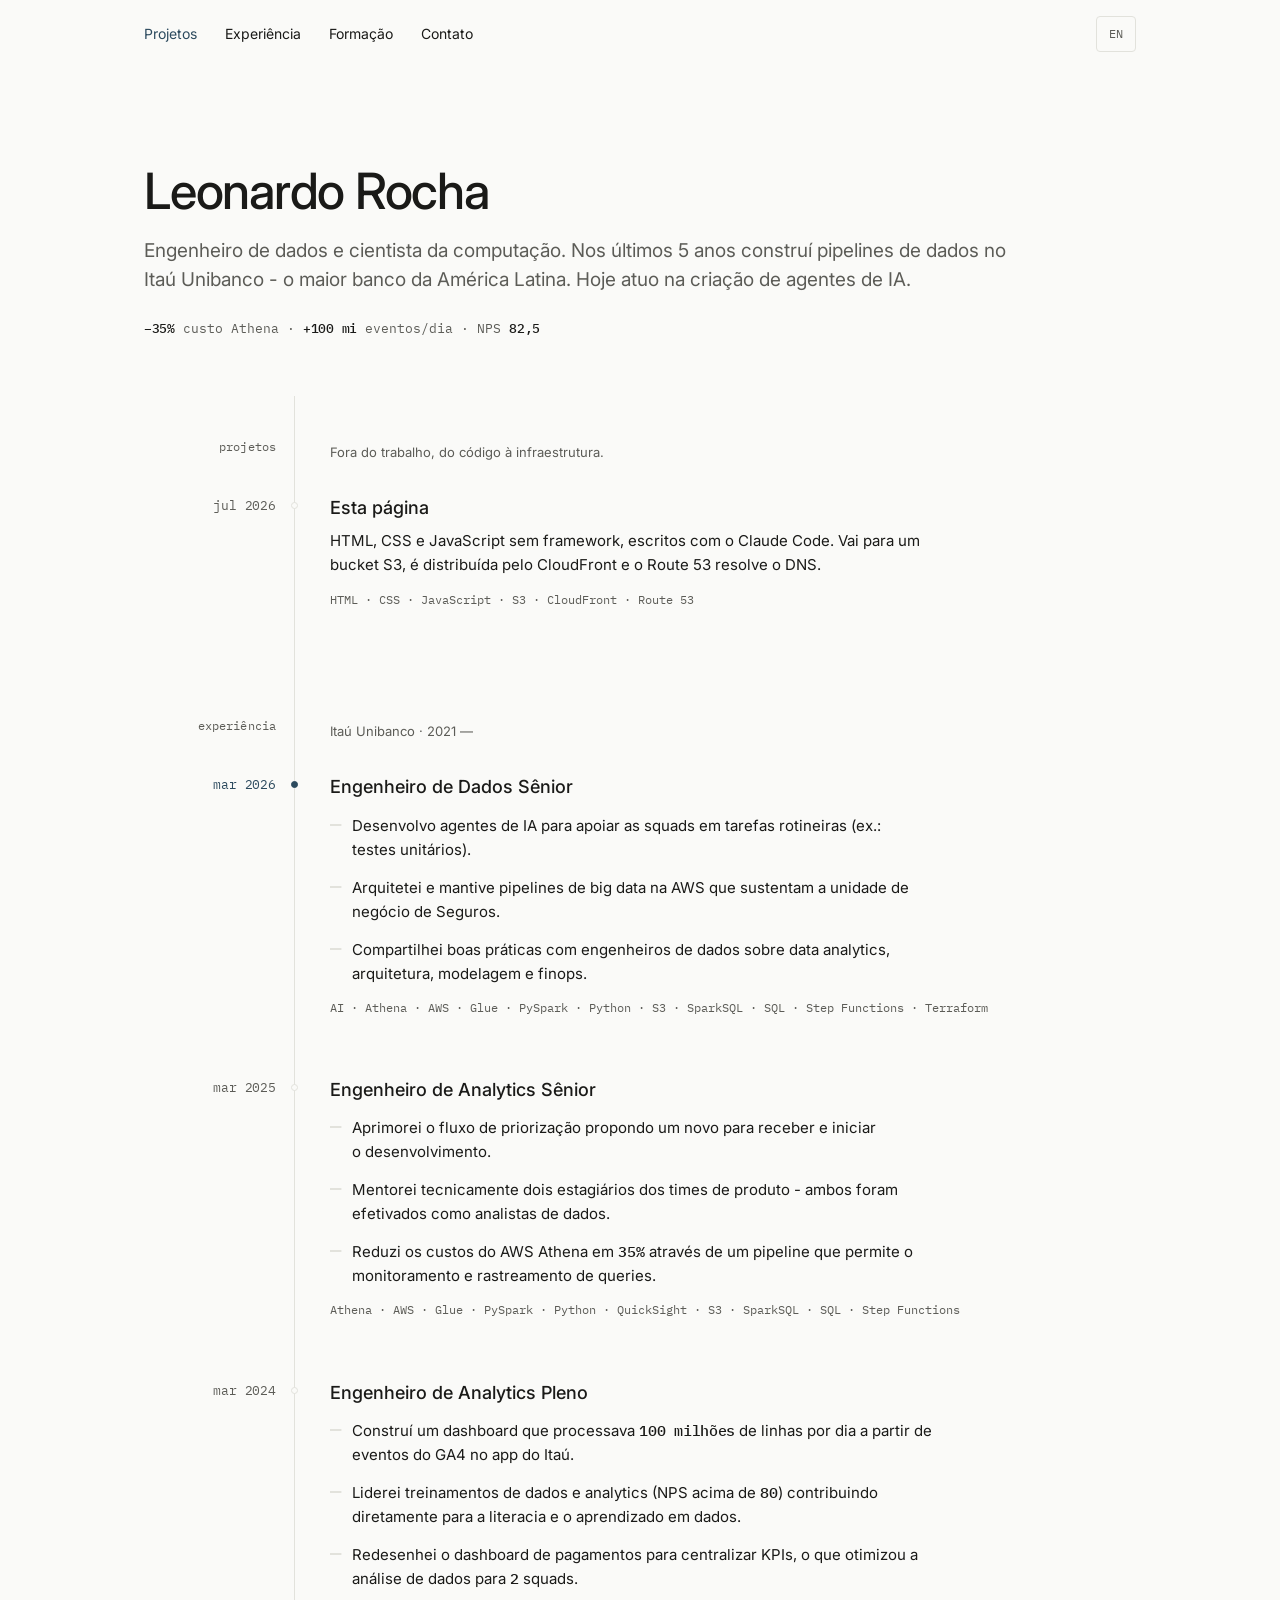
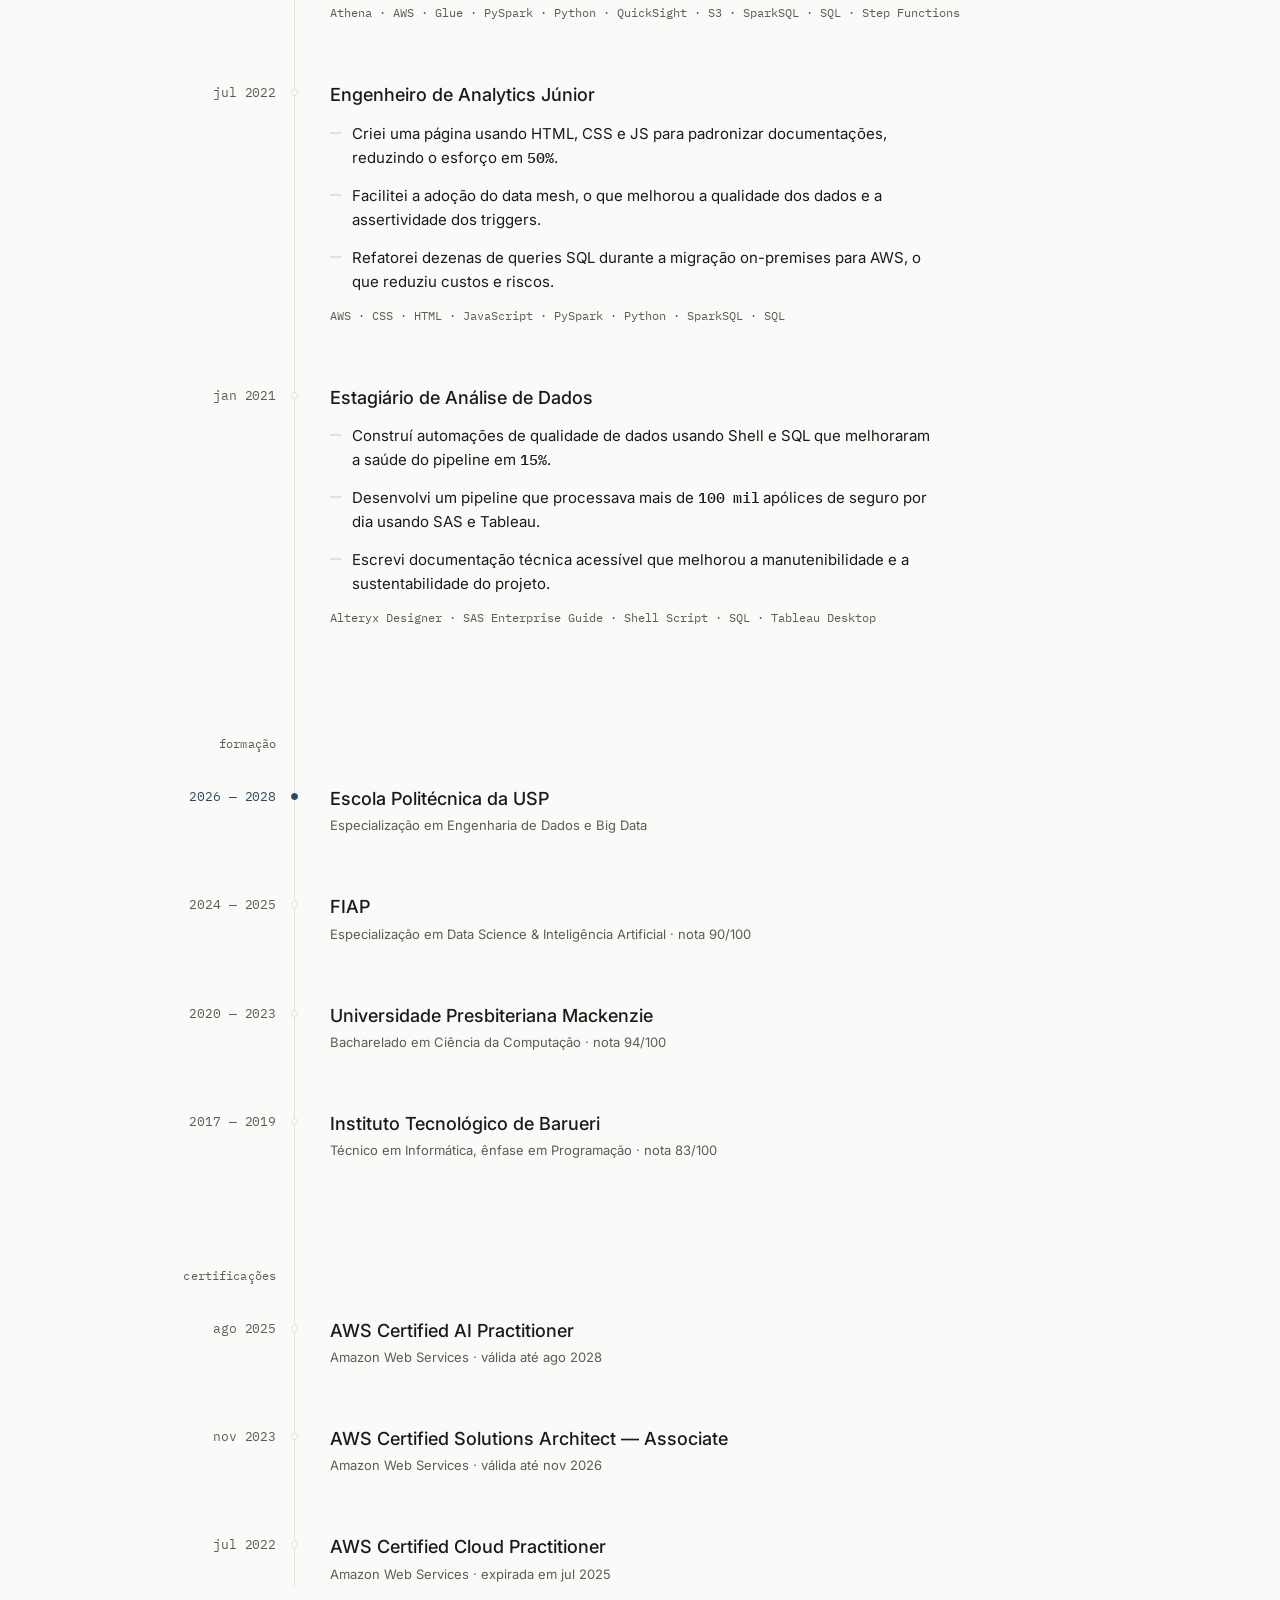
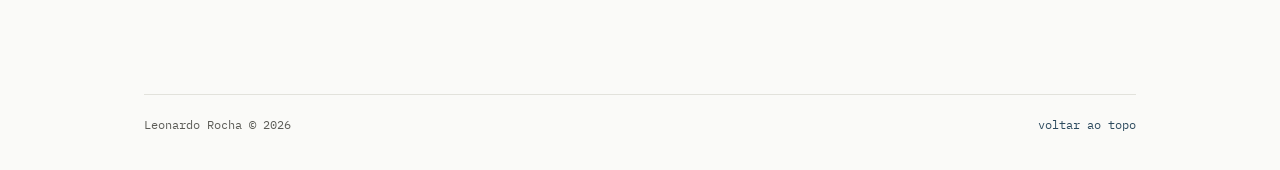
==== commit 8b2e9ab5: "refactor: reescreve experiencia com base no LinkedIn e ajusta hero - Reescreve as entregas de cada c" ====
--- a/index.html
+++ b/index.html
@@ -76,8 +76,8 @@
     <section class="hero wrap" aria-labelledby="hero-title">
         <h1 id="hero-title" class="hero__name" data-enter>Leonardo Rocha</h1>
         <p class="hero__lead" data-enter>
-            <span data-l="pt">Engenheiro de dados. Cinco anos construindo pipelines no Itaú Unibanco. Hoje construo agentes de IA.</span>
-            <span data-l="en" lang="en">Data engineer. Five years building pipelines at Itaú Unibanco. Today I build AI agents.</span>
+            <span data-l="pt">Engenheiro de dados e cientista da computação. Nos últimos 5 anos construí pipelines de dados no Itaú Unibanco - o maior banco da América Latina. Hoje atuo na criação de agentes de IA.</span>
+            <span data-l="en" lang="en">Data engineer and computer scientist. Over the last 5 years I've built data pipelines at Itaú Unibanco - the largest bank in Latin America. Today I work on building AI agents.</span>
         </p>
         <p class="hero__proof" data-enter>
             <span data-l="pt"><span class="proof-item"><span class="num">−35%</span> custo Athena</span>&nbsp;· <span class="proof-item"><span class="num">+100 mi</span> eventos/dia</span>&nbsp;· <span class="proof-item">NPS <span class="num">82,5</span></span></span>
@@ -145,42 +145,31 @@
                                 <p class="delivery__metric delivery__metric--none" aria-hidden="true">—</p>
                                 <div class="delivery__text">
                                     <p class="delivery__what">
-                                        <span data-l="pt">agentes de IA para os times da comunidade de Seguros</span>
-                                        <span data-l="en" lang="en">AI agents for the Insurance community's teams</span>
-                                    </p>
-                                    <p class="delivery__how">
-                                        <span data-l="pt">Desenho e desenvolvo os agentes que cortam o tempo gasto em trabalho repetitivo.</span>
-                                        <span data-l="en" lang="en">I design and build the agents that cut the time spent on repetitive work.</span>
-                                    </p>
-                                </div>
-                            </li>
-                            <li class="delivery">
-                                <p class="delivery__metric delivery__metric--none" aria-hidden="true">—</p>
-                                <div class="delivery__text">
-                                    <p class="delivery__what">
-                                        <span data-l="pt">Hub de Vendas, base única para as origens de apólices</span>
-                                        <span data-l="en" lang="en">Sales Hub, a single base for the policy sources</span>
-                                    </p>
-                                    <p class="delivery__how">
-                                        <span data-l="pt">Planejei e implementei a centralização. Os dados gerados ficaram mais seguros e confiáveis.</span>
-                                        <span data-l="en" lang="en">Planned and implemented the centralisation. The data it produces became safer and more reliable.</span>
-                                    </p>
-                                </div>
-                            </li>
-                            <li class="delivery">
-                                <p class="delivery__metric delivery__metric--none" aria-hidden="true">—</p>
-                                <div class="delivery__text">
-                                    <p class="delivery__what">
-                                        <span data-l="pt">disseminação de engenharia de dados e IA no time</span>
-                                        <span data-l="en" lang="en">data engineering and AI knowledge across the team</span>
-                                    </p>
-                                    <p class="delivery__how">
-                                        <span data-l="pt">Contribuo em agendas técnicas com analistas de todas as senioridades.</span>
-                                        <span data-l="en" lang="en">I contribute to technical forums with analysts at every seniority level.</span>
+                                        <span data-l="pt">Desenvolvo agentes de IA para apoiar as squads em tarefas rotineiras (ex.: testes unitários).</span>
+                                        <span data-l="en" lang="en">Develop AI agents to assist squads in their routine tasks (e.g. unit tests).</span>
+                                    </p>
+                                </div>
+                            </li>
+                            <li class="delivery">
+                                <p class="delivery__metric delivery__metric--none" aria-hidden="true">—</p>
+                                <div class="delivery__text">
+                                    <p class="delivery__what">
+                                        <span data-l="pt">Arquitetei e mantive pipelines de big data na AWS que sustentam a unidade de negócio de Seguros.</span>
+                                        <span data-l="en" lang="en">Architected and maintained big data pipelines on AWS supporting the Insurance business unit.</span>
+                                    </p>
+                                </div>
+                            </li>
+                            <li class="delivery">
+                                <p class="delivery__metric delivery__metric--none" aria-hidden="true">—</p>
+                                <div class="delivery__text">
+                                    <p class="delivery__what">
+                                        <span data-l="pt">Compartilhei boas práticas com engenheiros de dados sobre data analytics, arquitetura, modelagem e finops.</span>
+                                        <span data-l="en" lang="en">Shared good practices with data engineers about data analytics, architecture, modelling and finops.</span>
                                     </p>
                                 </div>
                             </li>
                         </ul>
+                        <p class="axis__tech">AI · Athena · AWS · Glue · PySpark · Python · S3 · SparkSQL · SQL · Step Functions · Terraform</p>
                     </div>
                 </li>
 
@@ -196,42 +185,31 @@
                                 <p class="delivery__metric delivery__metric--none" aria-hidden="true">—</p>
                                 <div class="delivery__text">
                                     <p class="delivery__what">
-                                        <span data-l="pt">custo mensal do AWS Athena na comunidade de Cartões PJ</span>
-                                        <span data-l="en" lang="en">monthly AWS Athena bill for the Corporate Cards community</span>
-                                    </p>
-                                    <p class="delivery__how">
-                                        <span data-l="pt">Implementei um pipeline de dados em Glue, Python e QuickSight.</span>
-                                        <span data-l="en" lang="en">Implemented a data pipeline in Glue, Python and QuickSight.</span>
-                                    </p>
-                                </div>
-                            </li>
-                            <li class="delivery">
-                                <p class="delivery__metric delivery__metric--none" aria-hidden="true">—</p>
-                                <div class="delivery__text">
-                                    <p class="delivery__what">
-                                        <span data-l="pt">estagiários mentorados, efetivados na área</span>
-                                        <span data-l="en" lang="en">interns mentored, both hired full-time</span>
-                                    </p>
-                                    <p class="delivery__how">
-                                        <span data-l="pt">Mentorei os dois em análise de dados, com conversas e atividades ao longo do ciclo.</span>
-                                        <span data-l="en" lang="en">Mentored both in data analysis, with conversations and hands-on work through the cycle.</span>
-                                    </p>
-                                </div>
-                            </li>
-                            <li class="delivery">
-                                <p class="delivery__metric delivery__metric--none" aria-hidden="true">—</p>
-                                <div class="delivery__text">
-                                    <p class="delivery__what">
-                                        <span data-l="pt">fluxo de recepção e desenvolvimento das demandas de engenharia de dados</span>
-                                        <span data-l="en" lang="en">intake and delivery flow for data engineering requests</span>
-                                    </p>
-                                    <p class="delivery__how">
-                                        <span data-l="pt">Desenhei e apresentei a proposta. Os projetos passaram a travar menos.</span>
-                                        <span data-l="en" lang="en">Designed and presented the proposal. Projects stalled less often.</span>
+                                        <span data-l="pt">Aprimorei o fluxo de priorização propondo um novo para receber e iniciar o desenvolvimento.</span>
+                                        <span data-l="en" lang="en">Enhanced the prioritization flow by proposing a new one to receive and start the development.</span>
+                                    </p>
+                                </div>
+                            </li>
+                            <li class="delivery">
+                                <p class="delivery__metric delivery__metric--none" aria-hidden="true">—</p>
+                                <div class="delivery__text">
+                                    <p class="delivery__what">
+                                        <span data-l="pt">Mentorei tecnicamente dois estagiários dos times de produto - ambos foram efetivados como analistas de dados.</span>
+                                        <span data-l="en" lang="en">Mentored technically two interns from product teams - both has been contracted as data analysts.</span>
+                                    </p>
+                                </div>
+                            </li>
+                            <li class="delivery">
+                                <p class="delivery__metric delivery__metric--none" aria-hidden="true">—</p>
+                                <div class="delivery__text">
+                                    <p class="delivery__what">
+                                        <span data-l="pt">Reduzi os custos do AWS Athena em <span class="num">35%</span> através de um pipeline que permite o monitoramento e rastreamento de queries.</span>
+                                        <span data-l="en" lang="en">Reduced the AWS Athena costs in <span class="num">35%</span> through a pipeline which allows queries monitoring and tracking.</span>
                                     </p>
                                 </div>
                             </li>
                         </ul>
+                        <p class="axis__tech">Athena · AWS · Glue · PySpark · Python · QuickSight · S3 · SparkSQL · SQL · Step Functions</p>
                     </div>
                 </li>
 
@@ -240,49 +218,38 @@
                     <div class="axis__content">
                         <h3 class="axis__title">
                             <span data-l="pt">Engenheiro de Analytics Pleno</span>
-                            <span data-l="en" lang="en">Analytics Engineer</span>
+                            <span data-l="en" lang="en">Mid Level Analytics Engineer</span>
                         </h3>
                         <ul class="delivery-list">
                             <li class="delivery">
                                 <p class="delivery__metric delivery__metric--none" aria-hidden="true">—</p>
                                 <div class="delivery__text">
                                     <p class="delivery__what">
-                                        <span data-l="pt">eventos de navegação no aplicativo do Itaú processados por dia</span>
-                                        <span data-l="en" lang="en">in-app navigation events processed a day on the Itaú app</span>
-                                    </p>
-                                    <p class="delivery__how">
-                                        <span data-l="pt">Construí o pipeline. Os times de produto e UI/UX passaram a enxergar oportunidades nas jornadas de Cartões.</span>
-                                        <span data-l="en" lang="en">Built the pipeline. Product and UI/UX teams could finally spot opportunities across the Cards journeys.</span>
-                                    </p>
-                                </div>
-                            </li>
-                            <li class="delivery">
-                                <p class="delivery__metric delivery__metric--none" aria-hidden="true">—</p>
-                                <div class="delivery__text">
-                                    <p class="delivery__what">
-                                        <span data-l="pt">NPS médio dos treinamentos de AWS, Athena e SQL</span>
-                                        <span data-l="en" lang="en">average NPS across the AWS, Athena and SQL training</span>
-                                    </p>
-                                    <p class="delivery__how">
-                                        <span data-l="pt">Planejei e ministrei os treinamentos para analistas de produto e negócio de Cartões.</span>
-                                        <span data-l="en" lang="en">Planned and delivered the training for Cards product and business analysts.</span>
-                                    </p>
-                                </div>
-                            </li>
-                            <li class="delivery">
-                                <p class="delivery__metric delivery__metric--none" aria-hidden="true">—</p>
-                                <div class="delivery__text">
-                                    <p class="delivery__what">
-                                        <span data-l="pt">pipeline de amortização de faturas no data mesh</span>
-                                        <span data-l="en" lang="en">invoice amortisation pipeline in the data mesh</span>
-                                    </p>
-                                    <p class="delivery__how">
-                                        <span data-l="pt">Refatorei arquitetura e código em AWS, Glue, Python, Spark e QuickSight. Os indicadores do time de pagamentos ficaram mais confiáveis e chegaram na hora.</span>
-                                        <span data-l="en" lang="en">Refactored architecture and code in AWS, Glue, Python, Spark and QuickSight. The payments team's indicators became more reliable and arrived on time.</span>
+                                        <span data-l="pt">Construí um dashboard que processava <span class="num">100 milhões</span> de linhas por dia a partir de eventos do GA4 no app do Itaú.</span>
+                                        <span data-l="en" lang="en">Built a dashboard that processed <span class="num">100 million</span> rows per day from GA4 events on Itaú app.</span>
+                                    </p>
+                                </div>
+                            </li>
+                            <li class="delivery">
+                                <p class="delivery__metric delivery__metric--none" aria-hidden="true">—</p>
+                                <div class="delivery__text">
+                                    <p class="delivery__what">
+                                        <span data-l="pt">Liderei treinamentos de dados e analytics (NPS acima de <span class="num">80</span>) contribuindo diretamente para a literacia e o aprendizado em dados.</span>
+                                        <span data-l="en" lang="en">Led data and analytics trainings (NPS over <span class="num">80</span>) contributing directly for data literacy and learning.</span>
+                                    </p>
+                                </div>
+                            </li>
+                            <li class="delivery">
+                                <p class="delivery__metric delivery__metric--none" aria-hidden="true">—</p>
+                                <div class="delivery__text">
+                                    <p class="delivery__what">
+                                        <span data-l="pt">Redesenhei o dashboard de pagamentos para centralizar KPIs, o que otimizou a análise de dados para <span class="num">2</span> squads.</span>
+                                        <span data-l="en" lang="en">Redesigned the payments dashboard to centralize KPIs which optimize the data analysis for <span class="num">2</span> squads.</span>
                                     </p>
                                 </div>
                             </li>
                         </ul>
+                        <p class="axis__tech">Athena · AWS · Glue · PySpark · Python · QuickSight · S3 · SparkSQL · SQL · Step Functions</p>
                     </div>
                 </li>
 
@@ -291,49 +258,38 @@
                     <div class="axis__content">
                         <h3 class="axis__title">
                             <span data-l="pt">Engenheiro de Analytics Júnior</span>
-                            <span data-l="en" lang="en">Junior Analytics Engineer</span>
+                            <span data-l="en" lang="en">Entry Level Analytics Engineer</span>
                         </h3>
                         <ul class="delivery-list">
                             <li class="delivery">
                                 <p class="delivery__metric delivery__metric--none" aria-hidden="true">—</p>
                                 <div class="delivery__text">
                                     <p class="delivery__what">
-                                        <span data-l="pt">tempo de escrita de documentação, cobrindo <span class="num">+90%</span> dos projetos</span>
-                                        <span data-l="en" lang="en">documentation writing time, covering <span class="num">+90%</span> of our projects</span>
-                                    </p>
-                                    <p class="delivery__how">
-                                        <span data-l="pt">Desenvolvi uma página em HTML, CSS e JavaScript que gerava templates pré-preenchidos.</span>
-                                        <span data-l="en" lang="en">Built a page in HTML, CSS and JavaScript that generated pre-filled templates.</span>
-                                    </p>
-                                </div>
-                            </li>
-                            <li class="delivery">
-                                <p class="delivery__metric delivery__metric--none" aria-hidden="true">—</p>
-                                <div class="delivery__text">
-                                    <p class="delivery__what">
-                                        <span data-l="pt">adoção de dados do data mesh pelas squads de Operações</span>
-                                        <span data-l="en" lang="en">data mesh adoption by the Operations squads</span>
-                                    </p>
-                                    <p class="delivery__how">
-                                        <span data-l="pt">Influenciei a migração. Os triggers passaram a capturar incidentes com mais precisão.</span>
-                                        <span data-l="en" lang="en">Drove the migration. Triggers started catching incidents more accurately.</span>
-                                    </p>
-                                </div>
-                            </li>
-                            <li class="delivery">
-                                <p class="delivery__metric delivery__metric--none" aria-hidden="true">—</p>
-                                <div class="delivery__text">
-                                    <p class="delivery__what">
-                                        <span data-l="pt">dezenas de queries na migração do Sybase ASE para a AWS</span>
-                                        <span data-l="en" lang="en">dozens of queries in the Sybase ASE to AWS migration</span>
-                                    </p>
-                                    <p class="delivery__how">
-                                        <span data-l="pt">Atuei na migração do on-premises e refatorei as consultas, ganhando performance e cortando custo de processamento.</span>
-                                        <span data-l="en" lang="en">Worked on the migration off on-premises and refactored the queries, gaining performance and cutting processing cost.</span>
+                                        <span data-l="pt">Criei uma página usando HTML, CSS e JS para padronizar documentações, reduzindo o esforço em <span class="num">50%</span>.</span>
+                                        <span data-l="en" lang="en">Created a page using HTML, CSS and JS to standardize docs reducing the effort in <span class="num">50%</span>.</span>
+                                    </p>
+                                </div>
+                            </li>
+                            <li class="delivery">
+                                <p class="delivery__metric delivery__metric--none" aria-hidden="true">—</p>
+                                <div class="delivery__text">
+                                    <p class="delivery__what">
+                                        <span data-l="pt">Facilitei a adoção do data mesh, o que melhorou a qualidade dos dados e a assertividade dos triggers.</span>
+                                        <span data-l="en" lang="en">Facilitate the data mesh adoption which improved the data quality and triggers assertiveness.</span>
+                                    </p>
+                                </div>
+                            </li>
+                            <li class="delivery">
+                                <p class="delivery__metric delivery__metric--none" aria-hidden="true">—</p>
+                                <div class="delivery__text">
+                                    <p class="delivery__what">
+                                        <span data-l="pt">Refatorei dezenas de queries SQL durante a migração on-premises para AWS, o que reduziu custos e riscos.</span>
+                                        <span data-l="en" lang="en">Refactored tens of SQL queries during on-premises to AWS migration which reduced costs and risks.</span>
                                     </p>
                                 </div>
                             </li>
                         </ul>
+                        <p class="axis__tech">AWS · CSS · HTML · JavaScript · PySpark · Python · SparkSQL · SQL</p>
                     </div>
                 </li>
 
@@ -342,49 +298,38 @@
                     <div class="axis__content">
                         <h3 class="axis__title">
                             <span data-l="pt">Estagiário de Análise de Dados</span>
-                            <span data-l="en" lang="en">Data Analysis Intern</span>
+                            <span data-l="en" lang="en">Data Analyst Intern</span>
                         </h3>
                         <ul class="delivery-list">
                             <li class="delivery">
                                 <p class="delivery__metric delivery__metric--none" aria-hidden="true">—</p>
                                 <div class="delivery__text">
                                     <p class="delivery__what">
-                                        <span data-l="pt">apólices de seguro processadas por dia</span>
-                                        <span data-l="en" lang="en">insurance policies processed a day</span>
-                                    </p>
-                                    <p class="delivery__how">
-                                        <span data-l="pt">Construí o pipeline em SAS, SQL e Tableau. Os analistas de produto passaram menos tempo em ETL e mais em análise.</span>
-                                        <span data-l="en" lang="en">Built the pipeline in SAS, SQL and Tableau. Product analysts spent less time on ETL and more on analysis.</span>
-                                    </p>
-                                </div>
-                            </li>
-                            <li class="delivery">
-                                <p class="delivery__metric delivery__metric--none" aria-hidden="true">—</p>
-                                <div class="delivery__text">
-                                    <p class="delivery__what">
-                                        <span data-l="pt">monitoramento e qualidade dos pipelines</span>
-                                        <span data-l="en" lang="en">pipeline monitoring and data quality</span>
-                                    </p>
-                                    <p class="delivery__how">
-                                        <span data-l="pt">Automatizei em Shell Script e SQL, gerando tabelas de métricas — nulos, outliers — e taxa de sucesso.</span>
-                                        <span data-l="en" lang="en">Automated it in Shell Script and SQL, producing metrics tables — nulls, outliers — and success rates.</span>
-                                    </p>
-                                </div>
-                            </li>
-                            <li class="delivery">
-                                <p class="delivery__metric delivery__metric--none" aria-hidden="true">—</p>
-                                <div class="delivery__text">
-                                    <p class="delivery__what">
-                                        <span data-l="pt">documentação técnica dos projetos</span>
-                                        <span data-l="en" lang="en">the projects' technical documentation</span>
-                                    </p>
-                                    <p class="delivery__how">
-                                        <span data-l="pt">Escrevi a documentação, o que facilitou a manutenção e encurtou os repasses de conhecimento.</span>
-                                        <span data-l="en" lang="en">Wrote it, making projects easier to maintain and shortening knowledge handovers.</span>
+                                        <span data-l="pt">Construí automações de qualidade de dados usando Shell e SQL que melhoraram a saúde do pipeline em <span class="num">15%</span>.</span>
+                                        <span data-l="en" lang="en">Built data quality automations using Shell and SQL that enhanced pipeline's health in <span class="num">15%</span>.</span>
+                                    </p>
+                                </div>
+                            </li>
+                            <li class="delivery">
+                                <p class="delivery__metric delivery__metric--none" aria-hidden="true">—</p>
+                                <div class="delivery__text">
+                                    <p class="delivery__what">
+                                        <span data-l="pt">Desenvolvi um pipeline que processava mais de <span class="num">100 mil</span> apólices de seguro por dia usando SAS e Tableau.</span>
+                                        <span data-l="en" lang="en">Developed a pipeline that processed <span class="num">+100K</span> insurance policies per day using SAS and Tableau.</span>
+                                    </p>
+                                </div>
+                            </li>
+                            <li class="delivery">
+                                <p class="delivery__metric delivery__metric--none" aria-hidden="true">—</p>
+                                <div class="delivery__text">
+                                    <p class="delivery__what">
+                                        <span data-l="pt">Escrevi documentação técnica acessível que melhorou a manutenibilidade e a sustentabilidade do projeto.</span>
+                                        <span data-l="en" lang="en">Wrote accessible technical documentation which improved project's maintainability and sustainability.</span>
                                     </p>
                                 </div>
                             </li>
                         </ul>
+                        <p class="axis__tech">Alteryx Designer · SAS Enterprise Guide · Shell Script · SQL · Tableau Desktop</p>
                     </div>
                 </li>
             </ol>
--- a/styles/main.css
+++ b/styles/main.css
@@ -239,7 +239,7 @@
 }
 .hero__lead {
     margin-top: 18px;
-    max-width: 44ch;
+    max-width: 73ch;
     font-size: clamp(17px, 15.8px + 0.31vw, 19px);
     line-height: 1.55;
     color: var(--ink-muted);
@@ -341,11 +341,10 @@
     line-height: 1.65;
     color: var(--ink);
 }
-/* ── entregas: o que foi entregue, e como ──
+/* ── entregas ──
    A coluna da esquerda guarda o lugar da métrica; hoje todas as entregas usam
-   travessão e a prova numérica vive na linha do hero. O que foi entregue fica
-   na linha, o método recua para a tinta suave — assim nenhuma frase precisa
-   repetir "para isso… com isso…". */
+   travessão, e o número (quando existe) fica destacado dentro da própria frase
+   via .num. */
 .delivery-list {
     display: grid;
     gap: 12px;
@@ -378,12 +377,6 @@
 .delivery__text { min-width: 0; }
 
 .delivery__what { line-height: 1.6; }
-.delivery__how {
-    margin-top: 4px;
-    font-size: 14px;
-    line-height: 1.6;
-    color: var(--ink-muted);
-}
 
 /* números de resultado: destaque por forma e peso, nunca por cor. A tinta cheia
    os mantém firmes mesmo dentro de um parágrafo secundário. */
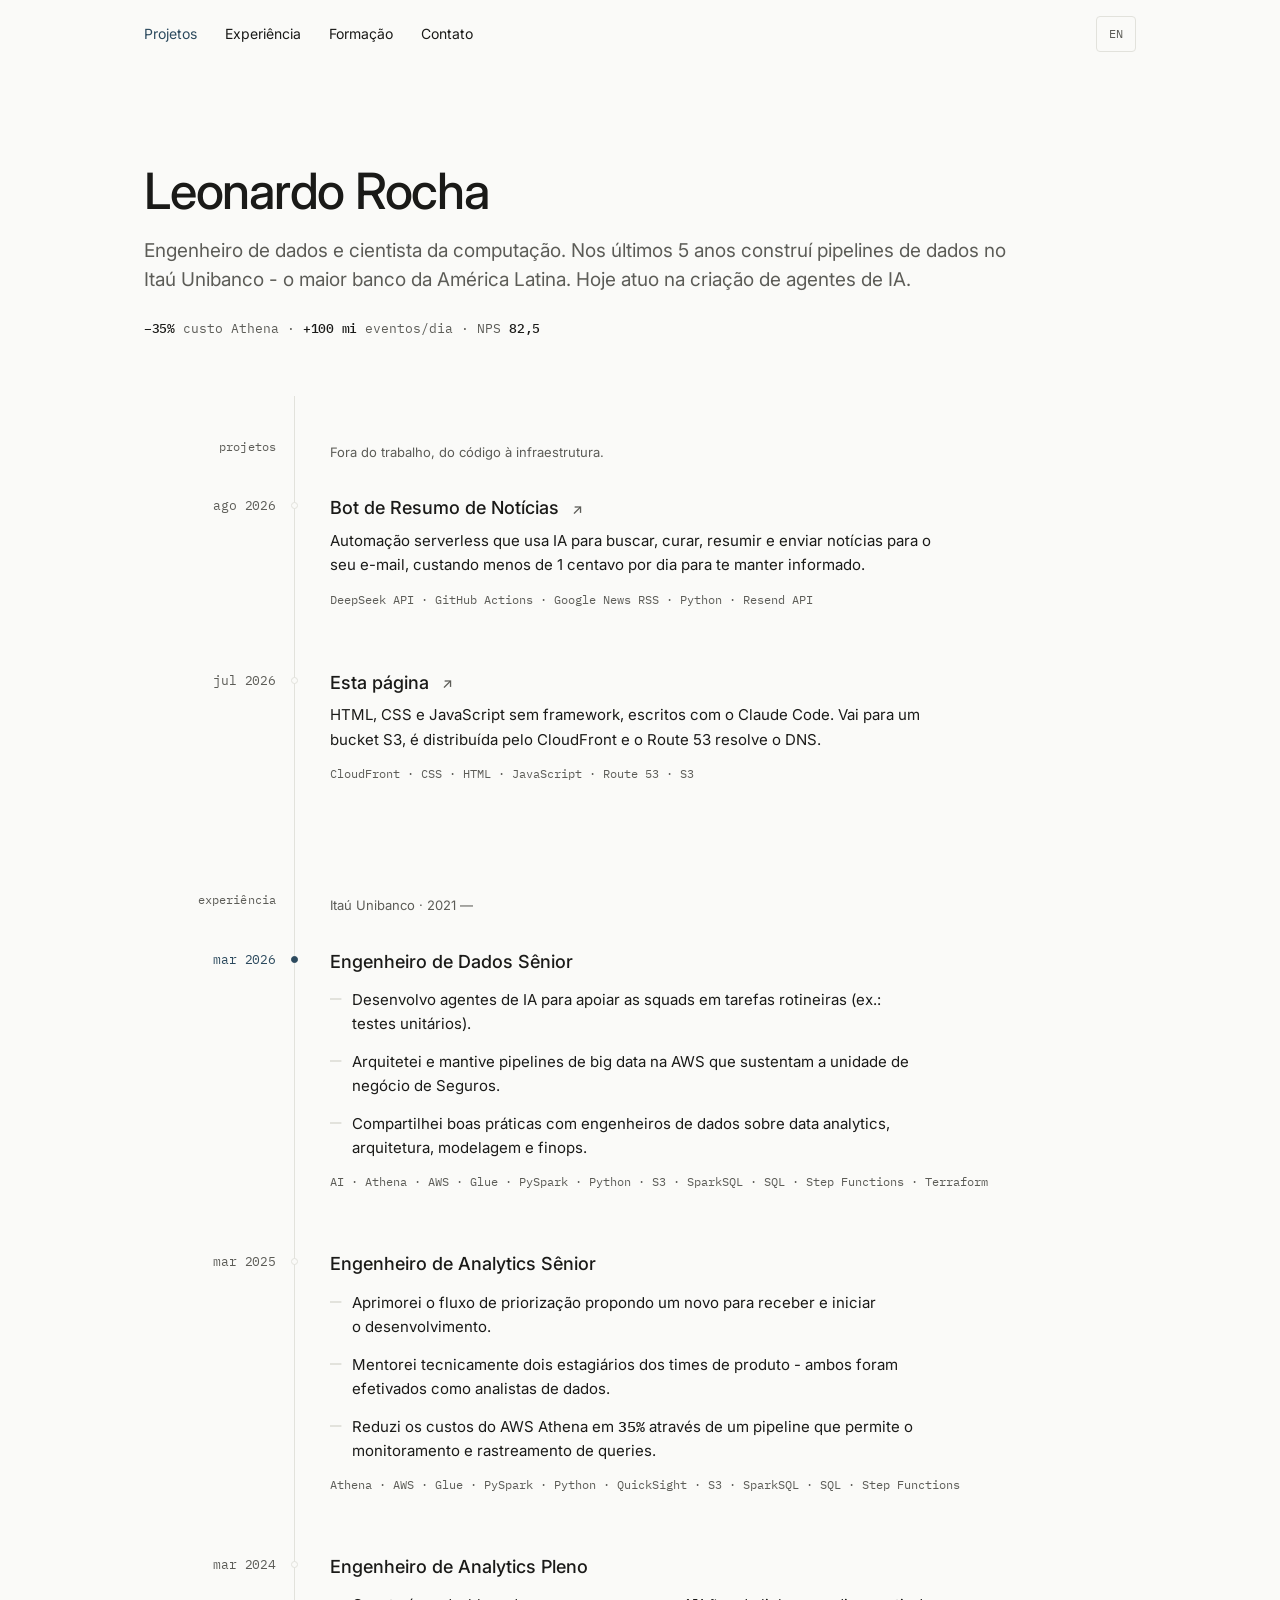
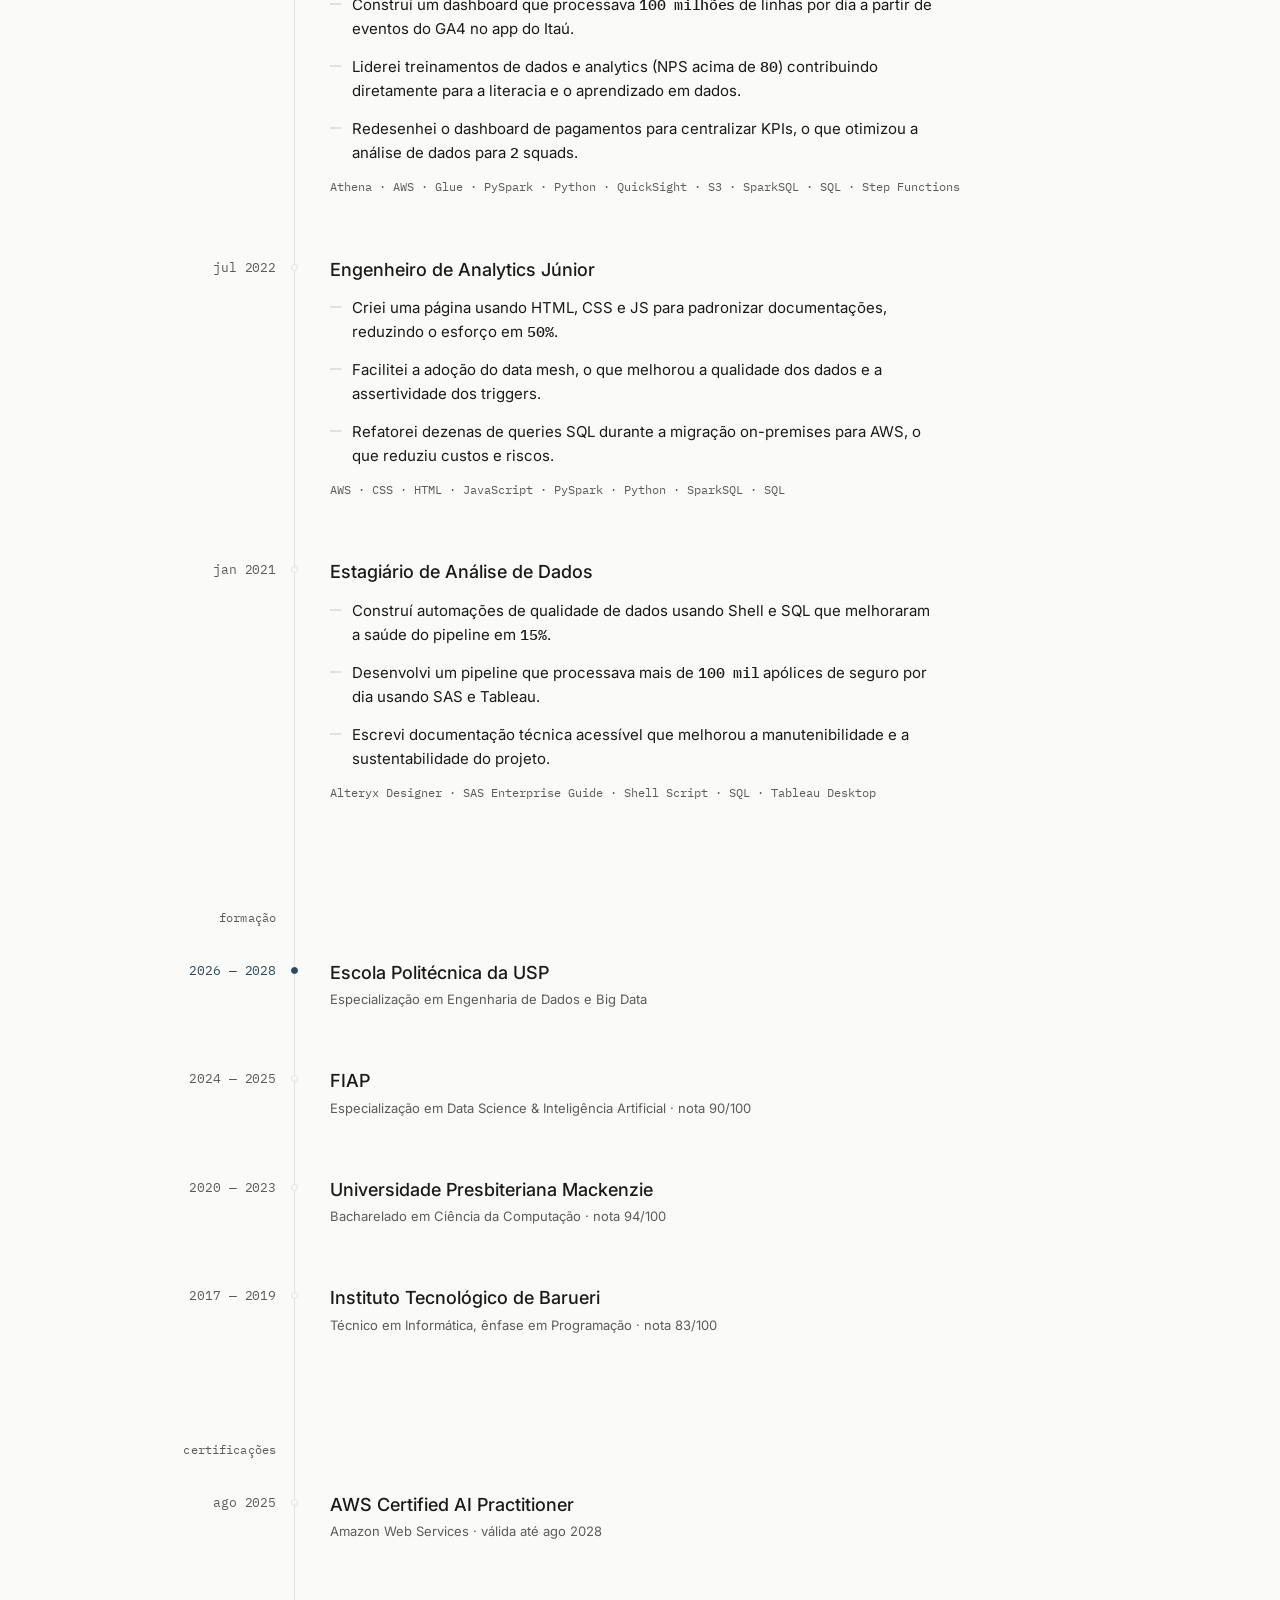
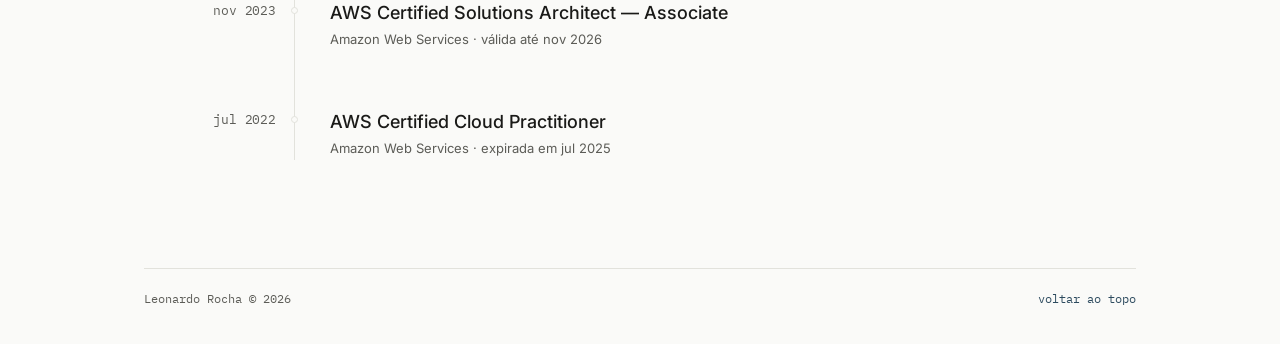
==== commit ecd4a80b: "feat: adiciona projeto News Digest Bot e corrige bugs de i18n/assets Cadastra o novo projeto na seca" ====
--- a/index.html
+++ b/index.html
@@ -104,10 +104,27 @@
 
             <ol>
                 <li class="axis__row">
+                    <p class="axis__label"><time datetime="2026-08">ago 2026</time></p>
+                    <div class="axis__content">
+                        <h3 class="axis__title">
+                            <span data-l="pt">Bot de Resumo de Notícias</span><span data-l="en" lang="en">News Digest Bot</span>
+                            <a class="axis__repo-link" href="https://github.com/leonardosantosrocha/claude-news-digest-bot" target="_blank" rel="noopener noreferrer" aria-label="Repositório no GitHub">↗</a>
+                        </h3>
+                        <div class="axis__body">
+                            <p>
+                                <span data-l="pt">Automação serverless que usa IA para buscar, curar, resumir e enviar notícias para o seu e-mail, custando menos de 1 centavo por dia para te manter informado.</span>
+                                <span data-l="en" lang="en">Serverless automation that uses AI to fetch, curate, summarize and send news to your inbox, costing less than 1 cent a day to keep you informed.</span>
+                            </p>
+                        </div>
+                        <p class="axis__tech">DeepSeek API · GitHub Actions · Google News RSS · Python · Resend API</p>
+                    </div>
+                </li>
+                <li class="axis__row">
                     <p class="axis__label"><time datetime="2026-07">jul 2026</time></p>
                     <div class="axis__content">
                         <h3 class="axis__title">
                             <span data-l="pt">Esta página</span><span data-l="en" lang="en">This page</span>
+                            <a class="axis__repo-link" href="https://github.com/leonardosantosrocha/claude-my-personal-web-page" target="_blank" rel="noopener noreferrer" aria-label="Repositório no GitHub">↗</a>
                         </h3>
                         <div class="axis__body">
                             <p>
@@ -115,7 +132,7 @@
                                 <span data-l="en" lang="en">HTML, CSS and JavaScript with no framework, written with Claude Code. It ships to an S3 bucket, is served through CloudFront, and Route 53 resolves the DNS.</span>
                             </p>
                         </div>
-                        <p class="axis__tech">HTML · CSS · JavaScript · S3 · CloudFront · Route 53</p>
+                        <p class="axis__tech">CloudFront · CSS · HTML · JavaScript · Route 53 · S3</p>
                     </div>
                 </li>
             </ol>
--- a/styles/main.css
+++ b/styles/main.css
@@ -331,6 +331,13 @@
 .axis__row--current .axis__label { color: var(--accent); }
 
 .axis__title { font-size: 17px; line-height: 1.35; }
+.axis__repo-link {
+    margin-left: 8px;
+    color: var(--ink-muted);
+    font-size: 14px;
+    vertical-align: middle;
+}
+.axis__repo-link:hover { color: var(--accent); text-decoration: none; }
 .axis__meta { margin-top: 4px; font-size: 13px; line-height: 1.55; color: var(--ink-muted); }
 
 .axis__body {
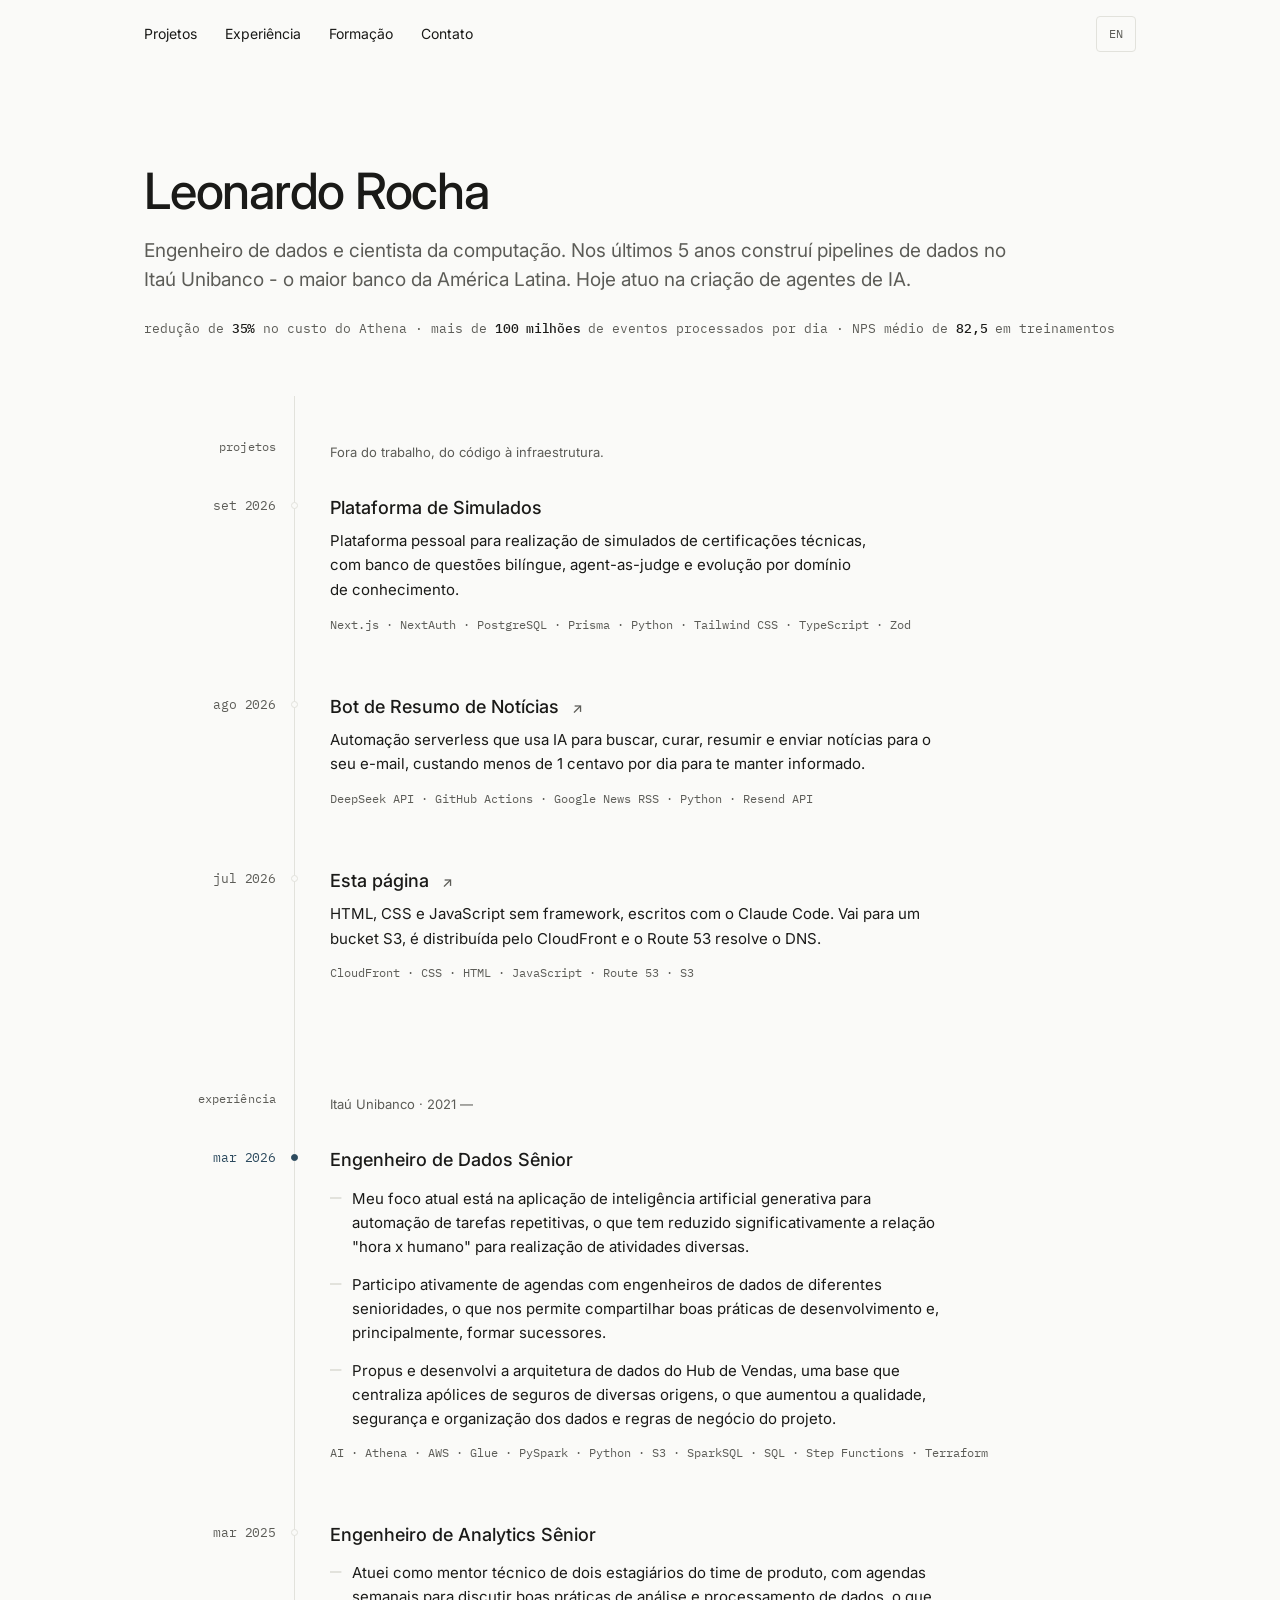
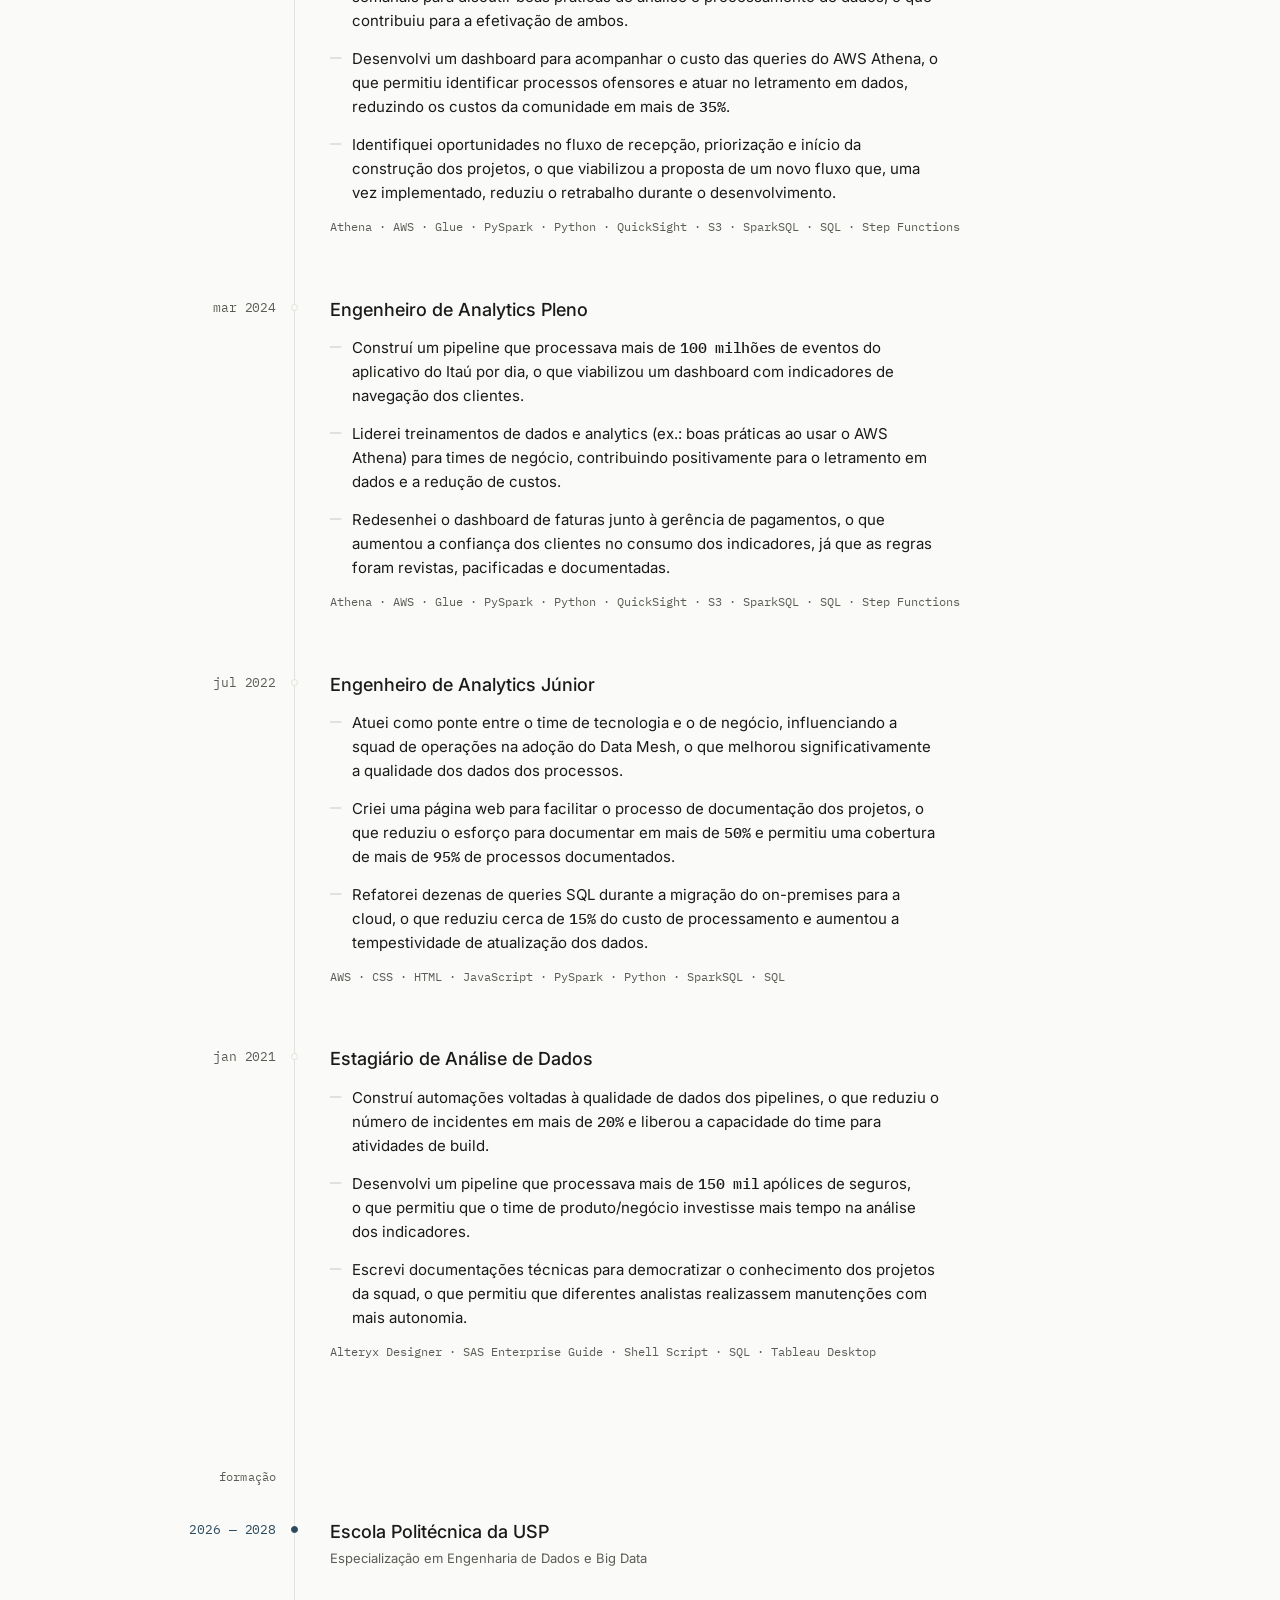
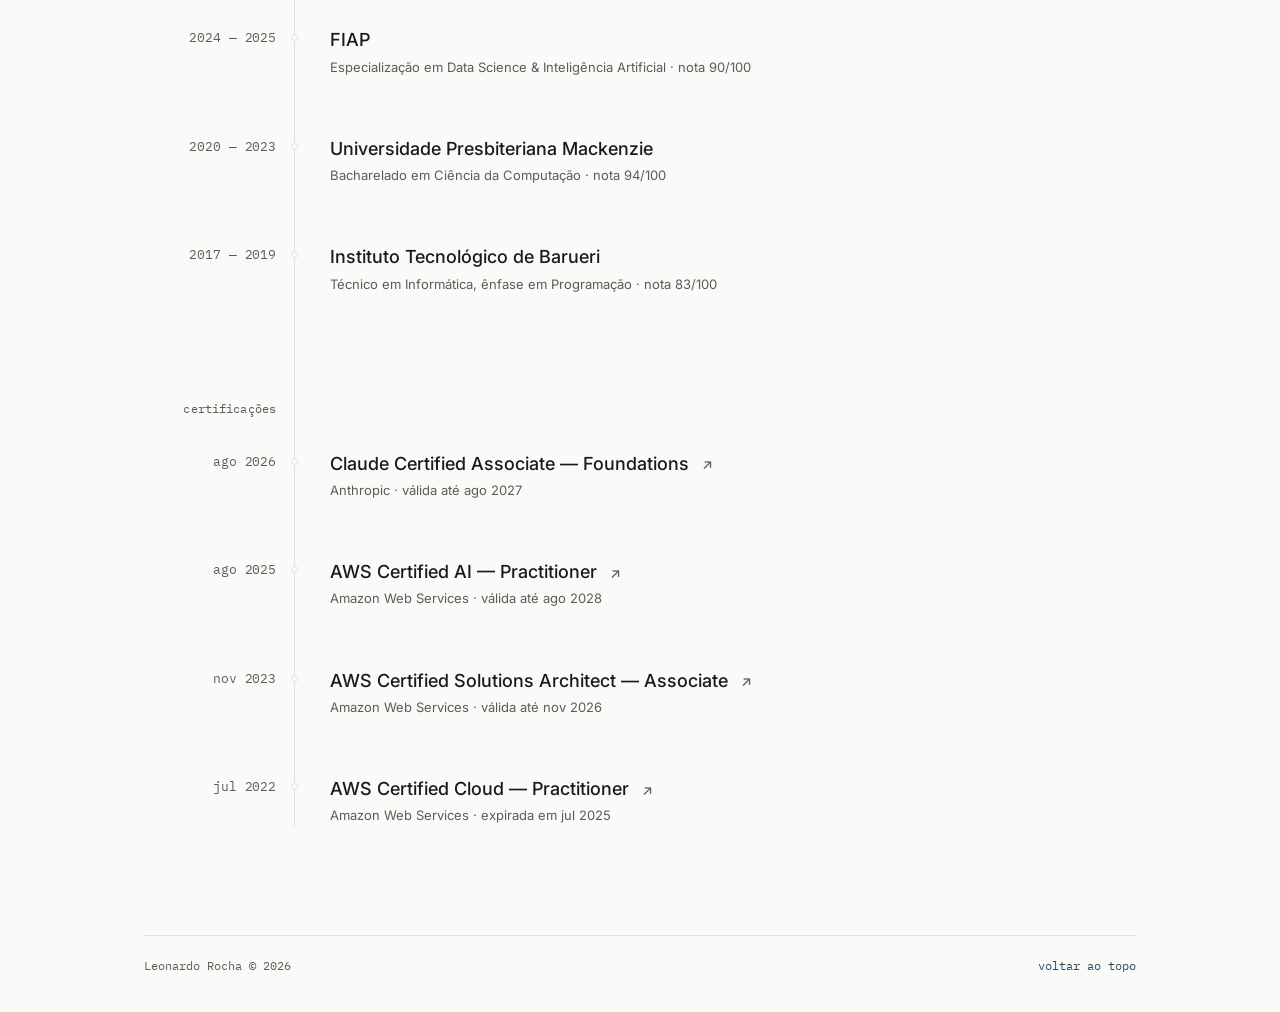
==== commit b1521961: "feat: atualiza experiencia, hero e projetos, adiciona certificacao Claude - Reescreve as entregas de" ====
--- a/index.html
+++ b/index.html
@@ -80,8 +80,8 @@
             <span data-l="en" lang="en">Data engineer and computer scientist. Over the last 5 years I've built data pipelines at Itaú Unibanco - the largest bank in Latin America. Today I work on building AI agents.</span>
         </p>
         <p class="hero__proof" data-enter>
-            <span data-l="pt"><span class="proof-item"><span class="num">−35%</span> custo Athena</span>&nbsp;· <span class="proof-item"><span class="num">+100 mi</span> eventos/dia</span>&nbsp;· <span class="proof-item">NPS <span class="num">82,5</span></span></span>
-            <span data-l="en" lang="en"><span class="proof-item"><span class="num">−35%</span> Athena cost</span>&nbsp;· <span class="proof-item"><span class="num">+100M</span> events/day</span>&nbsp;· <span class="proof-item"><span class="num">82.5</span> NPS</span></span>
+            <span data-l="pt"><span class="proof-item">redução de <span class="num">35%</span> no custo do Athena</span>&nbsp;· <span class="proof-item">mais de <span class="num">100 milhões</span> de eventos processados por dia</span>&nbsp;· <span class="proof-item">NPS médio de <span class="num">82,5</span> em treinamentos</span></span>
+            <span data-l="en" lang="en"><span class="proof-item"><span class="num">35%</span> reduction in Athena costs</span>&nbsp;· <span class="proof-item">over <span class="num">100 million</span> events processed daily</span>&nbsp;· <span class="proof-item">average NPS of <span class="num">82.5</span> in training</span></span>
         </p>
     </section>
 
@@ -104,6 +104,21 @@
 
             <ol>
                 <li class="axis__row">
+                    <p class="axis__label"><time datetime="2026-09">set 2026</time></p>
+                    <div class="axis__content">
+                        <h3 class="axis__title">
+                            <span data-l="pt">Plataforma de Simulados</span><span data-l="en" lang="en">Exam Practice Platform</span>
+                        </h3>
+                        <div class="axis__body">
+                            <p>
+                                <span data-l="pt">Plataforma pessoal para realização de simulados de certificações técnicas, com banco de questões bilíngue, agent-as-judge e evolução por domínio de conhecimento.</span>
+                                <span data-l="en" lang="en">Personal platform for taking technical certification mock exams, with a bilingual question bank, agent-as-judge grading, and progress tracking by knowledge domain.</span>
+                            </p>
+                        </div>
+                        <p class="axis__tech">Next.js · NextAuth · PostgreSQL · Prisma · Python · Tailwind CSS · TypeScript · Zod</p>
+                    </div>
+                </li>
+                <li class="axis__row">
                     <p class="axis__label"><time datetime="2026-08">ago 2026</time></p>
                     <div class="axis__content">
                         <h3 class="axis__title">
@@ -162,26 +177,26 @@
                                 <p class="delivery__metric delivery__metric--none" aria-hidden="true">—</p>
                                 <div class="delivery__text">
                                     <p class="delivery__what">
-                                        <span data-l="pt">Desenvolvo agentes de IA para apoiar as squads em tarefas rotineiras (ex.: testes unitários).</span>
-                                        <span data-l="en" lang="en">Develop AI agents to assist squads in their routine tasks (e.g. unit tests).</span>
-                                    </p>
-                                </div>
-                            </li>
-                            <li class="delivery">
-                                <p class="delivery__metric delivery__metric--none" aria-hidden="true">—</p>
-                                <div class="delivery__text">
-                                    <p class="delivery__what">
-                                        <span data-l="pt">Arquitetei e mantive pipelines de big data na AWS que sustentam a unidade de negócio de Seguros.</span>
-                                        <span data-l="en" lang="en">Architected and maintained big data pipelines on AWS supporting the Insurance business unit.</span>
-                                    </p>
-                                </div>
-                            </li>
-                            <li class="delivery">
-                                <p class="delivery__metric delivery__metric--none" aria-hidden="true">—</p>
-                                <div class="delivery__text">
-                                    <p class="delivery__what">
-                                        <span data-l="pt">Compartilhei boas práticas com engenheiros de dados sobre data analytics, arquitetura, modelagem e finops.</span>
-                                        <span data-l="en" lang="en">Shared good practices with data engineers about data analytics, architecture, modelling and finops.</span>
+                                        <span data-l="pt">Meu foco atual está na aplicação de inteligência artificial generativa para automação de tarefas repetitivas, o que tem reduzido significativamente a relação "hora x humano" para realização de atividades diversas.</span>
+                                        <span data-l="en" lang="en">My current focus is applying generative AI to automate repetitive tasks, which has significantly reduced the man-hours needed for a range of activities.</span>
+                                    </p>
+                                </div>
+                            </li>
+                            <li class="delivery">
+                                <p class="delivery__metric delivery__metric--none" aria-hidden="true">—</p>
+                                <div class="delivery__text">
+                                    <p class="delivery__what">
+                                        <span data-l="pt">Participo ativamente de agendas com engenheiros de dados de diferentes senioridades, o que nos permite compartilhar boas práticas de desenvolvimento e, principalmente, formar sucessores.</span>
+                                        <span data-l="en" lang="en">Actively contribute to sessions with data engineers across seniority levels, which lets us share development best practices and, above all, develop successors.</span>
+                                    </p>
+                                </div>
+                            </li>
+                            <li class="delivery">
+                                <p class="delivery__metric delivery__metric--none" aria-hidden="true">—</p>
+                                <div class="delivery__text">
+                                    <p class="delivery__what">
+                                        <span data-l="pt">Propus e desenvolvi a arquitetura de dados do Hub de Vendas, uma base que centraliza apólices de seguros de diversas origens, o que aumentou a qualidade, segurança e organização dos dados e regras de negócio do projeto.</span>
+                                        <span data-l="en" lang="en">Proposed and developed the data architecture for the Sales Hub, a base that centralizes insurance policies from multiple sources, which increased the quality, security and organization of the project's data and business rules.</span>
                                     </p>
                                 </div>
                             </li>
@@ -202,26 +217,26 @@
                                 <p class="delivery__metric delivery__metric--none" aria-hidden="true">—</p>
                                 <div class="delivery__text">
                                     <p class="delivery__what">
-                                        <span data-l="pt">Aprimorei o fluxo de priorização propondo um novo para receber e iniciar o desenvolvimento.</span>
-                                        <span data-l="en" lang="en">Enhanced the prioritization flow by proposing a new one to receive and start the development.</span>
-                                    </p>
-                                </div>
-                            </li>
-                            <li class="delivery">
-                                <p class="delivery__metric delivery__metric--none" aria-hidden="true">—</p>
-                                <div class="delivery__text">
-                                    <p class="delivery__what">
-                                        <span data-l="pt">Mentorei tecnicamente dois estagiários dos times de produto - ambos foram efetivados como analistas de dados.</span>
-                                        <span data-l="en" lang="en">Mentored technically two interns from product teams - both has been contracted as data analysts.</span>
-                                    </p>
-                                </div>
-                            </li>
-                            <li class="delivery">
-                                <p class="delivery__metric delivery__metric--none" aria-hidden="true">—</p>
-                                <div class="delivery__text">
-                                    <p class="delivery__what">
-                                        <span data-l="pt">Reduzi os custos do AWS Athena em <span class="num">35%</span> através de um pipeline que permite o monitoramento e rastreamento de queries.</span>
-                                        <span data-l="en" lang="en">Reduced the AWS Athena costs in <span class="num">35%</span> through a pipeline which allows queries monitoring and tracking.</span>
+                                        <span data-l="pt">Atuei como mentor técnico de dois estagiários do time de produto, com agendas semanais para discutir boas práticas de análise e processamento de dados, o que contribuiu para a efetivação de ambos.</span>
+                                        <span data-l="en" lang="en">Acted as technical mentor for two interns from the product team, holding weekly sessions to discuss data analysis and processing best practices, which contributed to both being hired.</span>
+                                    </p>
+                                </div>
+                            </li>
+                            <li class="delivery">
+                                <p class="delivery__metric delivery__metric--none" aria-hidden="true">—</p>
+                                <div class="delivery__text">
+                                    <p class="delivery__what">
+                                        <span data-l="pt">Desenvolvi um dashboard para acompanhar o custo das queries do AWS Athena, o que permitiu identificar processos ofensores e atuar no letramento em dados, reduzindo os custos da comunidade em mais de <span class="num">35%</span>.</span>
+                                        <span data-l="en" lang="en">Developed a dashboard to track AWS Athena query costs, which enabled identifying offending processes and acting on data literacy, reducing the community's costs by over <span class="num">35%</span>.</span>
+                                    </p>
+                                </div>
+                            </li>
+                            <li class="delivery">
+                                <p class="delivery__metric delivery__metric--none" aria-hidden="true">—</p>
+                                <div class="delivery__text">
+                                    <p class="delivery__what">
+                                        <span data-l="pt">Identifiquei oportunidades no fluxo de recepção, priorização e início da construção dos projetos, o que viabilizou a proposta de um novo fluxo que, uma vez implementado, reduziu o retrabalho durante o desenvolvimento.</span>
+                                        <span data-l="en" lang="en">Identified opportunities in the project intake, prioritization and kickoff flow, which enabled proposing a new flow that, once implemented, reduced rework during development.</span>
                                     </p>
                                 </div>
                             </li>
@@ -242,26 +257,26 @@
                                 <p class="delivery__metric delivery__metric--none" aria-hidden="true">—</p>
                                 <div class="delivery__text">
                                     <p class="delivery__what">
-                                        <span data-l="pt">Construí um dashboard que processava <span class="num">100 milhões</span> de linhas por dia a partir de eventos do GA4 no app do Itaú.</span>
-                                        <span data-l="en" lang="en">Built a dashboard that processed <span class="num">100 million</span> rows per day from GA4 events on Itaú app.</span>
-                                    </p>
-                                </div>
-                            </li>
-                            <li class="delivery">
-                                <p class="delivery__metric delivery__metric--none" aria-hidden="true">—</p>
-                                <div class="delivery__text">
-                                    <p class="delivery__what">
-                                        <span data-l="pt">Liderei treinamentos de dados e analytics (NPS acima de <span class="num">80</span>) contribuindo diretamente para a literacia e o aprendizado em dados.</span>
-                                        <span data-l="en" lang="en">Led data and analytics trainings (NPS over <span class="num">80</span>) contributing directly for data literacy and learning.</span>
-                                    </p>
-                                </div>
-                            </li>
-                            <li class="delivery">
-                                <p class="delivery__metric delivery__metric--none" aria-hidden="true">—</p>
-                                <div class="delivery__text">
-                                    <p class="delivery__what">
-                                        <span data-l="pt">Redesenhei o dashboard de pagamentos para centralizar KPIs, o que otimizou a análise de dados para <span class="num">2</span> squads.</span>
-                                        <span data-l="en" lang="en">Redesigned the payments dashboard to centralize KPIs which optimize the data analysis for <span class="num">2</span> squads.</span>
+                                        <span data-l="pt">Construí um pipeline que processava mais de <span class="num">100 milhões</span> de eventos do aplicativo do Itaú por dia, o que viabilizou um dashboard com indicadores de navegação dos clientes.</span>
+                                        <span data-l="en" lang="en">Built a pipeline that processed over <span class="num">100 million</span> events from the Itaú app per day, enabling a dashboard with customer navigation indicators.</span>
+                                    </p>
+                                </div>
+                            </li>
+                            <li class="delivery">
+                                <p class="delivery__metric delivery__metric--none" aria-hidden="true">—</p>
+                                <div class="delivery__text">
+                                    <p class="delivery__what">
+                                        <span data-l="pt">Liderei treinamentos de dados e analytics (ex.: boas práticas ao usar o AWS Athena) para times de negócio, contribuindo positivamente para o letramento em dados e a redução de custos.</span>
+                                        <span data-l="en" lang="en">Led data and analytics training sessions (e.g. AWS Athena best practices) for business teams, positively contributing to data literacy and cost reduction.</span>
+                                    </p>
+                                </div>
+                            </li>
+                            <li class="delivery">
+                                <p class="delivery__metric delivery__metric--none" aria-hidden="true">—</p>
+                                <div class="delivery__text">
+                                    <p class="delivery__what">
+                                        <span data-l="pt">Redesenhei o dashboard de faturas junto à gerência de pagamentos, o que aumentou a confiança dos clientes no consumo dos indicadores, já que as regras foram revistas, pacificadas e documentadas.</span>
+                                        <span data-l="en" lang="en">Redesigned the invoices dashboard together with the payments management team, which increased customer trust in the indicators, since the rules were reviewed, agreed upon and documented.</span>
                                     </p>
                                 </div>
                             </li>
@@ -282,26 +297,26 @@
                                 <p class="delivery__metric delivery__metric--none" aria-hidden="true">—</p>
                                 <div class="delivery__text">
                                     <p class="delivery__what">
-                                        <span data-l="pt">Criei uma página usando HTML, CSS e JS para padronizar documentações, reduzindo o esforço em <span class="num">50%</span>.</span>
-                                        <span data-l="en" lang="en">Created a page using HTML, CSS and JS to standardize docs reducing the effort in <span class="num">50%</span>.</span>
-                                    </p>
-                                </div>
-                            </li>
-                            <li class="delivery">
-                                <p class="delivery__metric delivery__metric--none" aria-hidden="true">—</p>
-                                <div class="delivery__text">
-                                    <p class="delivery__what">
-                                        <span data-l="pt">Facilitei a adoção do data mesh, o que melhorou a qualidade dos dados e a assertividade dos triggers.</span>
-                                        <span data-l="en" lang="en">Facilitate the data mesh adoption which improved the data quality and triggers assertiveness.</span>
-                                    </p>
-                                </div>
-                            </li>
-                            <li class="delivery">
-                                <p class="delivery__metric delivery__metric--none" aria-hidden="true">—</p>
-                                <div class="delivery__text">
-                                    <p class="delivery__what">
-                                        <span data-l="pt">Refatorei dezenas de queries SQL durante a migração on-premises para AWS, o que reduziu custos e riscos.</span>
-                                        <span data-l="en" lang="en">Refactored tens of SQL queries during on-premises to AWS migration which reduced costs and risks.</span>
+                                        <span data-l="pt">Atuei como ponte entre o time de tecnologia e o de negócio, influenciando a squad de operações na adoção do Data Mesh, o que melhorou significativamente a qualidade dos dados dos processos.</span>
+                                        <span data-l="en" lang="en">Acted as a bridge between the technology and business teams, influencing the operations squad's adoption of Data Mesh, which significantly improved process data quality.</span>
+                                    </p>
+                                </div>
+                            </li>
+                            <li class="delivery">
+                                <p class="delivery__metric delivery__metric--none" aria-hidden="true">—</p>
+                                <div class="delivery__text">
+                                    <p class="delivery__what">
+                                        <span data-l="pt">Criei uma página web para facilitar o processo de documentação dos projetos, o que reduziu o esforço para documentar em mais de <span class="num">50%</span> e permitiu uma cobertura de mais de <span class="num">95%</span> de processos documentados.</span>
+                                        <span data-l="en" lang="en">Created a web page to streamline project documentation, which reduced the documentation effort by over <span class="num">50%</span> and enabled over <span class="num">95%</span> coverage of documented processes.</span>
+                                    </p>
+                                </div>
+                            </li>
+                            <li class="delivery">
+                                <p class="delivery__metric delivery__metric--none" aria-hidden="true">—</p>
+                                <div class="delivery__text">
+                                    <p class="delivery__what">
+                                        <span data-l="pt">Refatorei dezenas de queries SQL durante a migração do on-premises para a cloud, o que reduziu cerca de <span class="num">15%</span> do custo de processamento e aumentou a tempestividade de atualização dos dados.</span>
+                                        <span data-l="en" lang="en">Refactored dozens of SQL queries during the on-premises to cloud migration, which cut processing costs by about <span class="num">15%</span> and made data updates more timely.</span>
                                     </p>
                                 </div>
                             </li>
@@ -322,26 +337,26 @@
                                 <p class="delivery__metric delivery__metric--none" aria-hidden="true">—</p>
                                 <div class="delivery__text">
                                     <p class="delivery__what">
-                                        <span data-l="pt">Construí automações de qualidade de dados usando Shell e SQL que melhoraram a saúde do pipeline em <span class="num">15%</span>.</span>
-                                        <span data-l="en" lang="en">Built data quality automations using Shell and SQL that enhanced pipeline's health in <span class="num">15%</span>.</span>
-                                    </p>
-                                </div>
-                            </li>
-                            <li class="delivery">
-                                <p class="delivery__metric delivery__metric--none" aria-hidden="true">—</p>
-                                <div class="delivery__text">
-                                    <p class="delivery__what">
-                                        <span data-l="pt">Desenvolvi um pipeline que processava mais de <span class="num">100 mil</span> apólices de seguro por dia usando SAS e Tableau.</span>
-                                        <span data-l="en" lang="en">Developed a pipeline that processed <span class="num">+100K</span> insurance policies per day using SAS and Tableau.</span>
-                                    </p>
-                                </div>
-                            </li>
-                            <li class="delivery">
-                                <p class="delivery__metric delivery__metric--none" aria-hidden="true">—</p>
-                                <div class="delivery__text">
-                                    <p class="delivery__what">
-                                        <span data-l="pt">Escrevi documentação técnica acessível que melhorou a manutenibilidade e a sustentabilidade do projeto.</span>
-                                        <span data-l="en" lang="en">Wrote accessible technical documentation which improved project's maintainability and sustainability.</span>
+                                        <span data-l="pt">Construí automações voltadas à qualidade de dados dos pipelines, o que reduziu o número de incidentes em mais de <span class="num">20%</span> e liberou a capacidade do time para atividades de build.</span>
+                                        <span data-l="en" lang="en">Built automations focused on pipeline data quality, which reduced the number of incidents by over <span class="num">20%</span> and freed up the team's capacity for build activities.</span>
+                                    </p>
+                                </div>
+                            </li>
+                            <li class="delivery">
+                                <p class="delivery__metric delivery__metric--none" aria-hidden="true">—</p>
+                                <div class="delivery__text">
+                                    <p class="delivery__what">
+                                        <span data-l="pt">Desenvolvi um pipeline que processava mais de <span class="num">150 mil</span> apólices de seguros, o que permitiu que o time de produto/negócio investisse mais tempo na análise dos indicadores.</span>
+                                        <span data-l="en" lang="en">Developed a pipeline that processed over <span class="num">150K</span> insurance policies, allowing the product/business team to spend more time analyzing the indicators.</span>
+                                    </p>
+                                </div>
+                            </li>
+                            <li class="delivery">
+                                <p class="delivery__metric delivery__metric--none" aria-hidden="true">—</p>
+                                <div class="delivery__text">
+                                    <p class="delivery__what">
+                                        <span data-l="pt">Escrevi documentações técnicas para democratizar o conhecimento dos projetos da squad, o que permitiu que diferentes analistas realizassem manutenções com mais autonomia.</span>
+                                        <span data-l="en" lang="en">Wrote technical documentation to democratize knowledge of the squad's projects, which enabled different analysts to perform maintenance with more autonomy.</span>
                                     </p>
                                 </div>
                             </li>
@@ -415,10 +430,28 @@
             <ol>
                 <li class="axis__row">
                     <p class="axis__label">
+                        <span data-l="pt">ago 2026</span><span data-l="en" lang="en">aug 2026</span>
+                    </p>
+                    <div class="axis__content">
+                        <h3 class="axis__title">
+                            Claude Certified Associate — Foundations
+                            <a class="axis__repo-link" href="https://www.credly.com/badges/15cc6f69-c248-4873-bfbc-e11c84b81b7f" target="_blank" rel="noopener noreferrer" aria-label="Ver certificação no Credly">↗</a>
+                        </h3>
+                        <p class="axis__meta">
+                            <span data-l="pt">Anthropic · válida até ago 2027</span>
+                            <span data-l="en" lang="en">Anthropic · valid to Aug 2027</span>
+                        </p>
+                    </div>
+                </li>
+                <li class="axis__row">
+                    <p class="axis__label">
                         <span data-l="pt">ago 2025</span><span data-l="en" lang="en">aug 2025</span>
                     </p>
                     <div class="axis__content">
-                        <h3 class="axis__title">AWS Certified AI Practitioner</h3>
+                        <h3 class="axis__title">
+                            AWS Certified AI — Practitioner
+                            <a class="axis__repo-link" href="https://www.credly.com/badges/4e1749b9-f68b-47f6-a9e7-c18fb6077eb2" target="_blank" rel="noopener noreferrer" aria-label="Ver certificação no Credly">↗</a>
+                        </h3>
                         <p class="axis__meta">
                             <span data-l="pt">Amazon Web Services · válida até ago 2028</span>
                             <span data-l="en" lang="en">Amazon Web Services · valid to Aug 2028</span>
@@ -430,7 +463,10 @@
                         <span data-l="pt">nov 2023</span><span data-l="en" lang="en">nov 2023</span>
                     </p>
                     <div class="axis__content">
-                        <h3 class="axis__title">AWS Certified Solutions Architect — Associate</h3>
+                        <h3 class="axis__title">
+                            AWS Certified Solutions Architect — Associate
+                            <a class="axis__repo-link" href="https://www.credly.com/badges/dd7422d6-1c50-48ff-9910-e63c5371f3e4" target="_blank" rel="noopener noreferrer" aria-label="Ver certificação no Credly">↗</a>
+                        </h3>
                         <p class="axis__meta">
                             <span data-l="pt">Amazon Web Services · válida até nov 2026</span>
                             <span data-l="en" lang="en">Amazon Web Services · valid to Nov 2026</span>
@@ -442,7 +478,10 @@
                         <span data-l="pt">jul 2022</span><span data-l="en" lang="en">jul 2022</span>
                     </p>
                     <div class="axis__content">
-                        <h3 class="axis__title">AWS Certified Cloud Practitioner</h3>
+                        <h3 class="axis__title">
+                            AWS Certified Cloud — Practitioner
+                            <a class="axis__repo-link" href="https://www.credly.com/badges/4570a8d4-674e-4538-8b6d-2315e13700b6" target="_blank" rel="noopener noreferrer" aria-label="Ver certificação no Credly">↗</a>
+                        </h3>
                         <p class="axis__meta">
                             <span data-l="pt">Amazon Web Services · expirada em jul 2025</span>
                             <span data-l="en" lang="en">Amazon Web Services · expired Jul 2025</span>
--- a/styles/main.css
+++ b/styles/main.css
@@ -204,7 +204,6 @@
 }
 .site-nav a:hover,
 .site-nav__link-btn:hover { color: var(--accent); text-decoration: none; }
-.site-nav a[aria-current="true"] { color: var(--accent); }
 .site-nav__list li + li a,
 .site-nav__list li + li .site-nav__link-btn { border-top: 1px solid var(--rule); }
 
